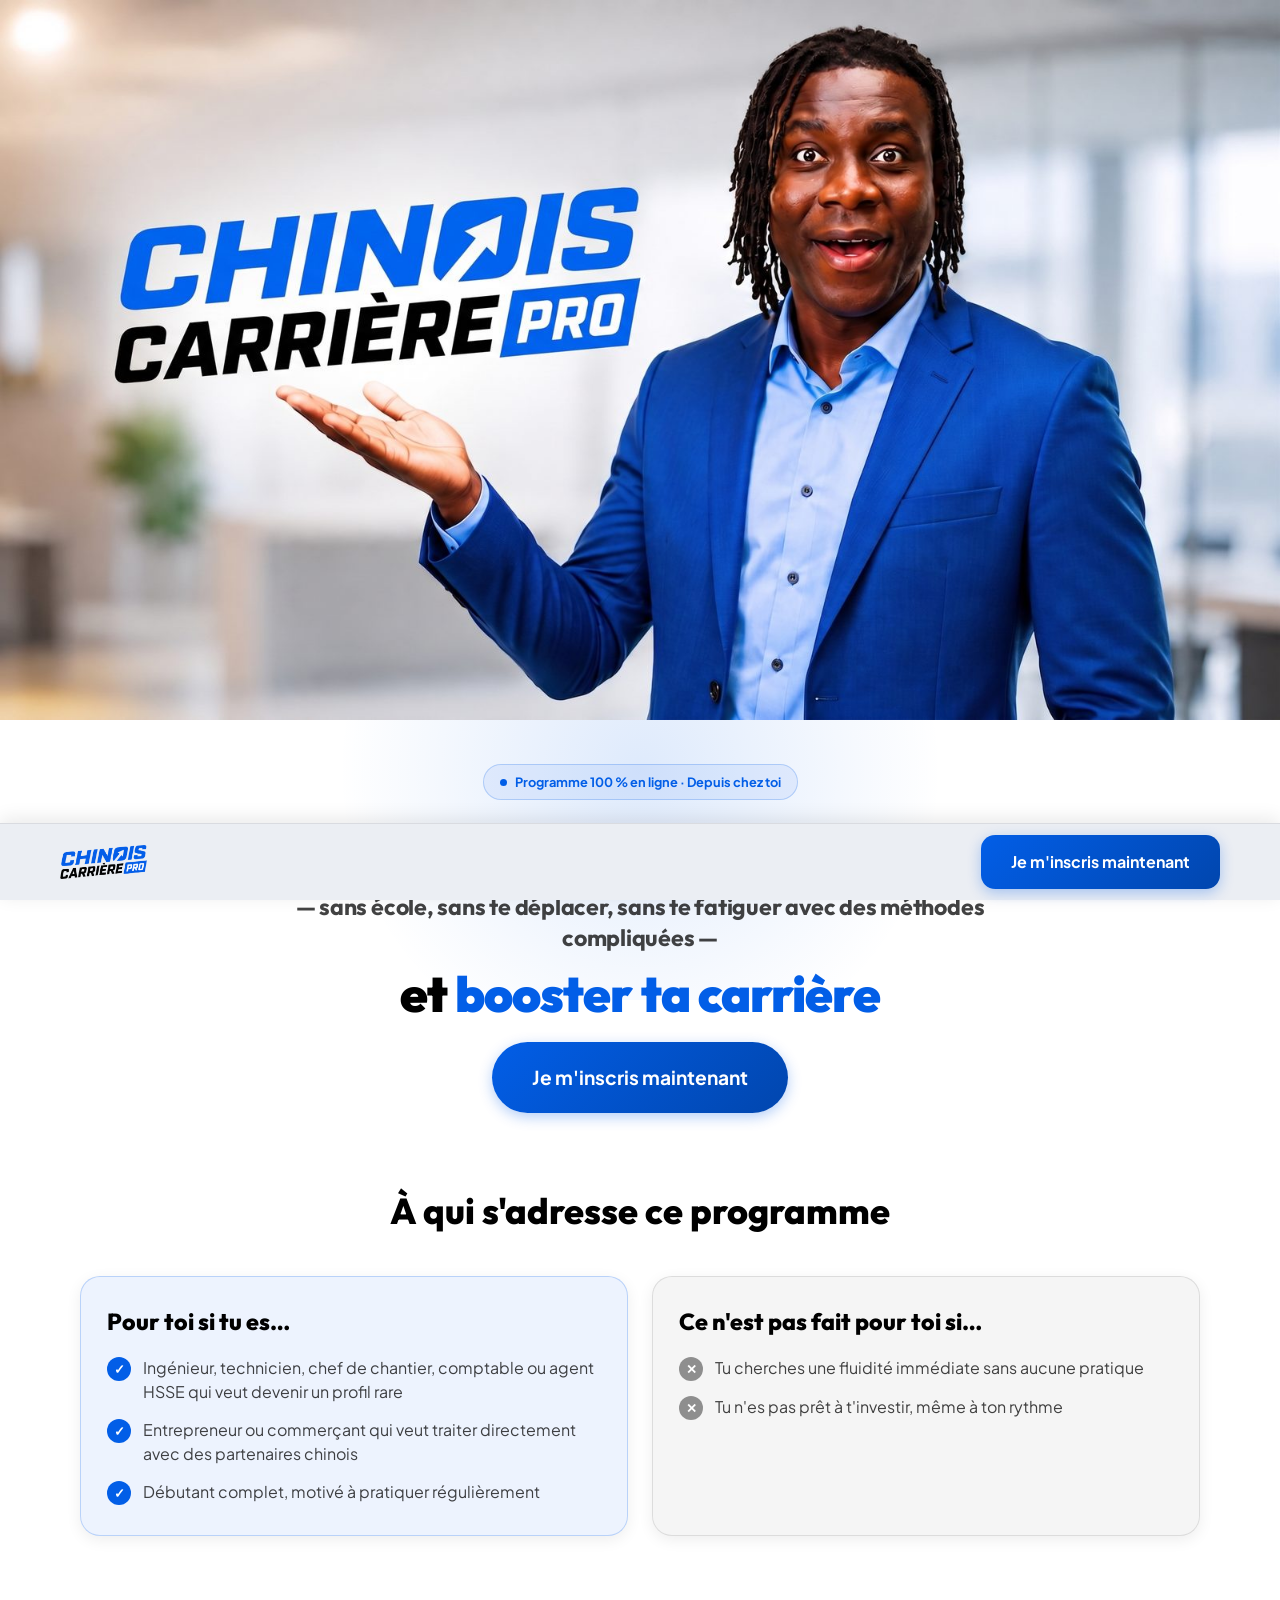
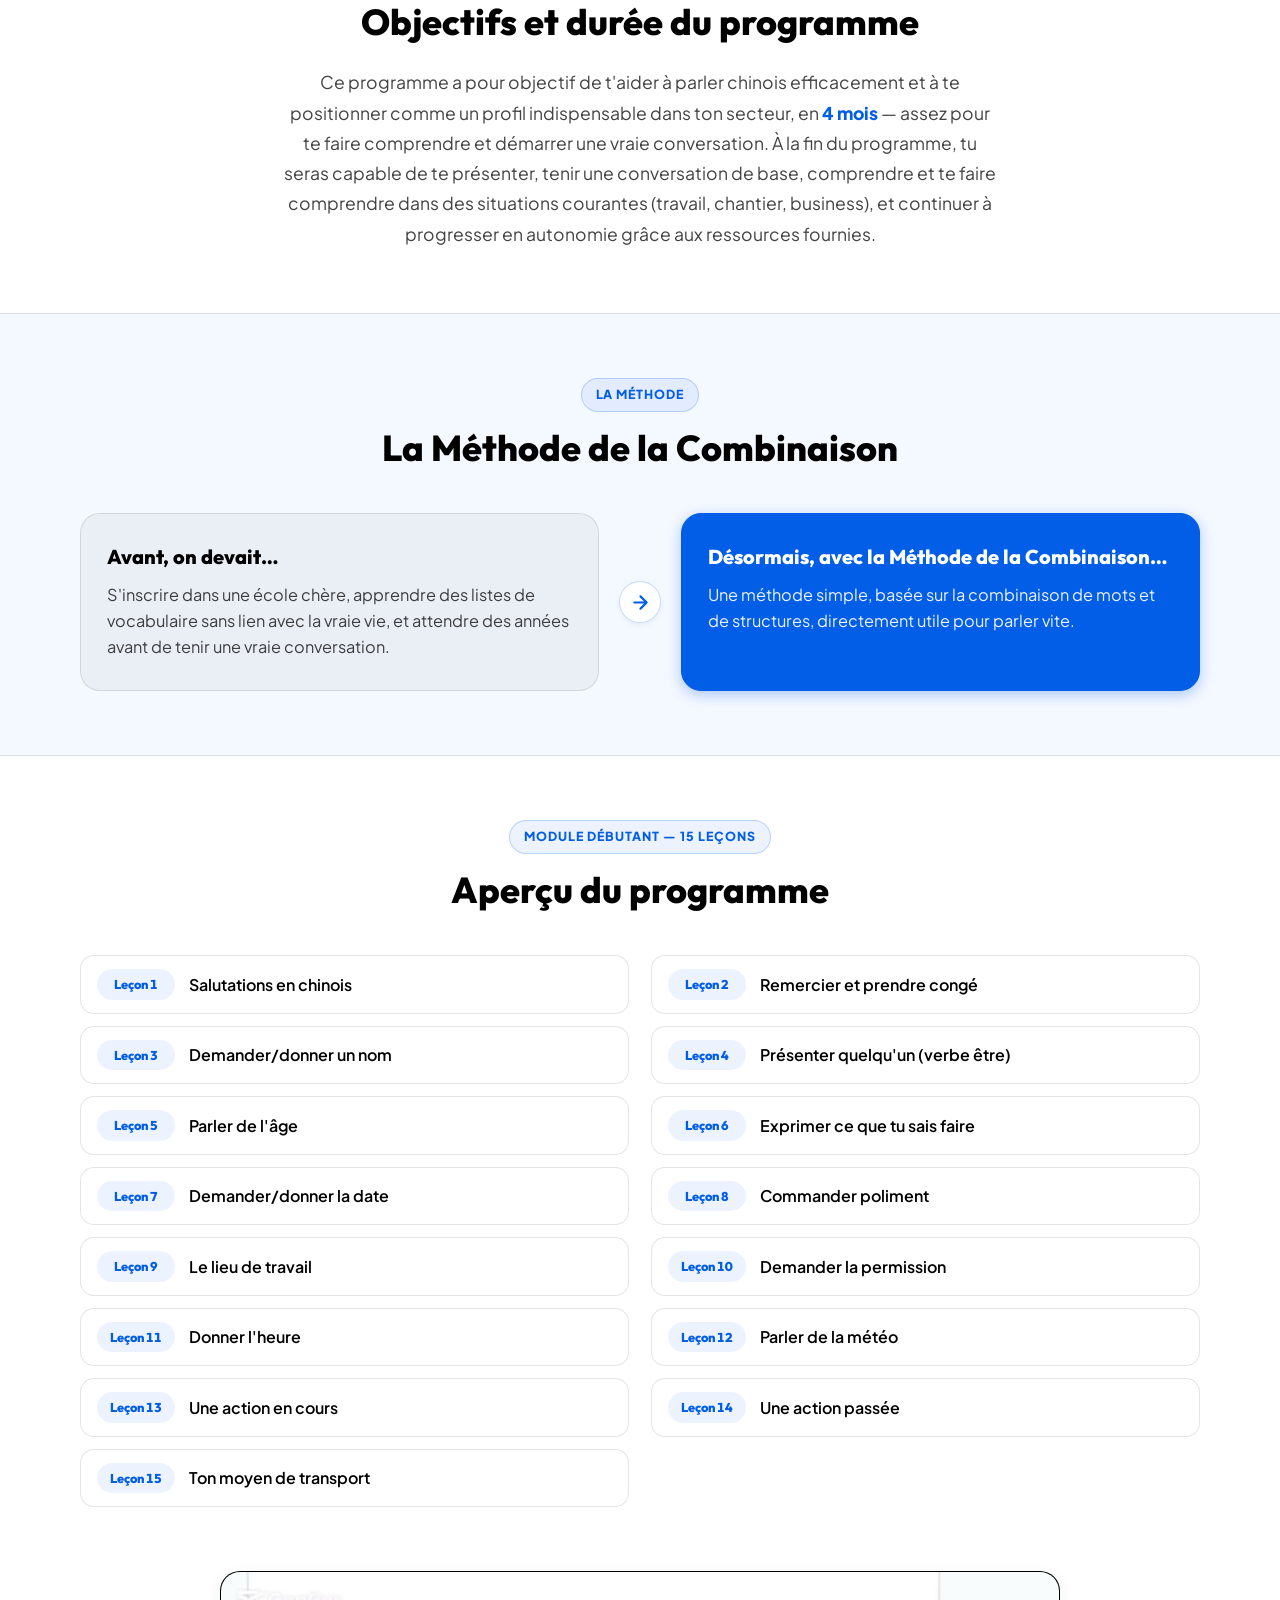
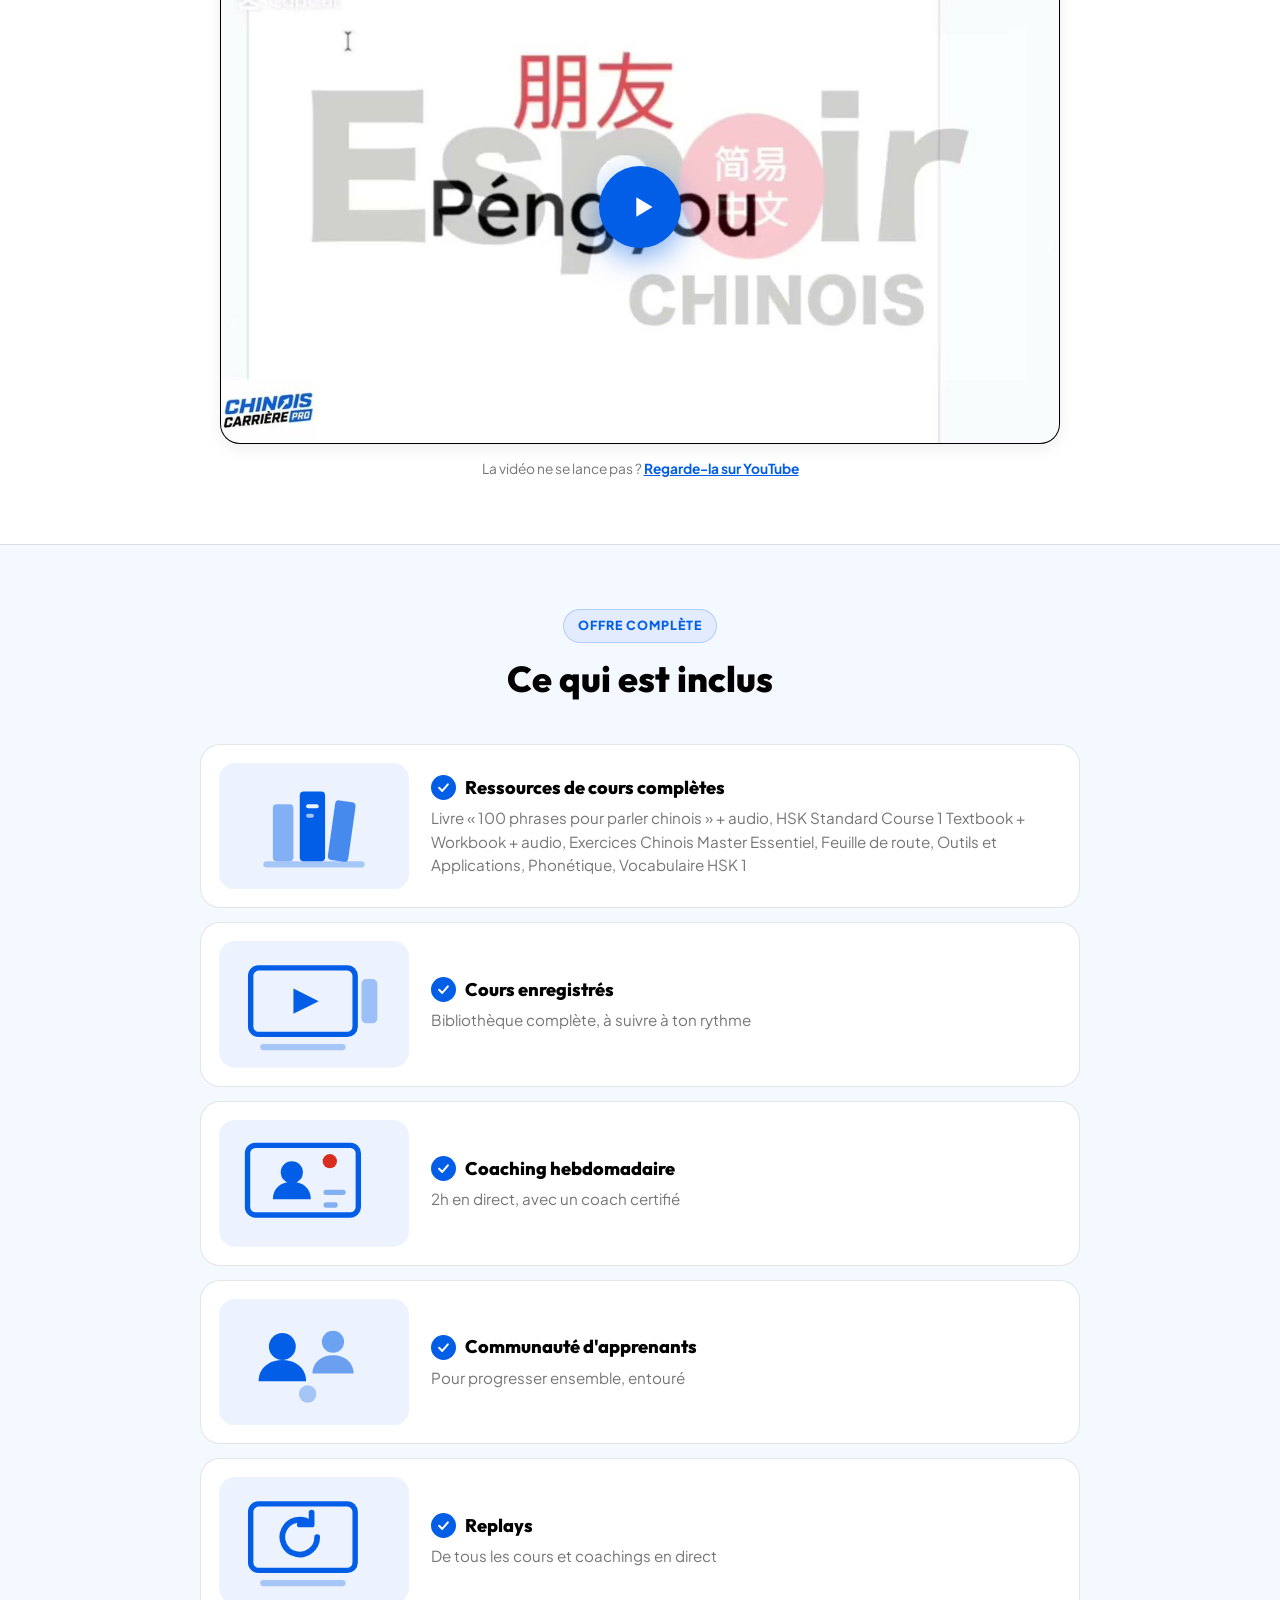
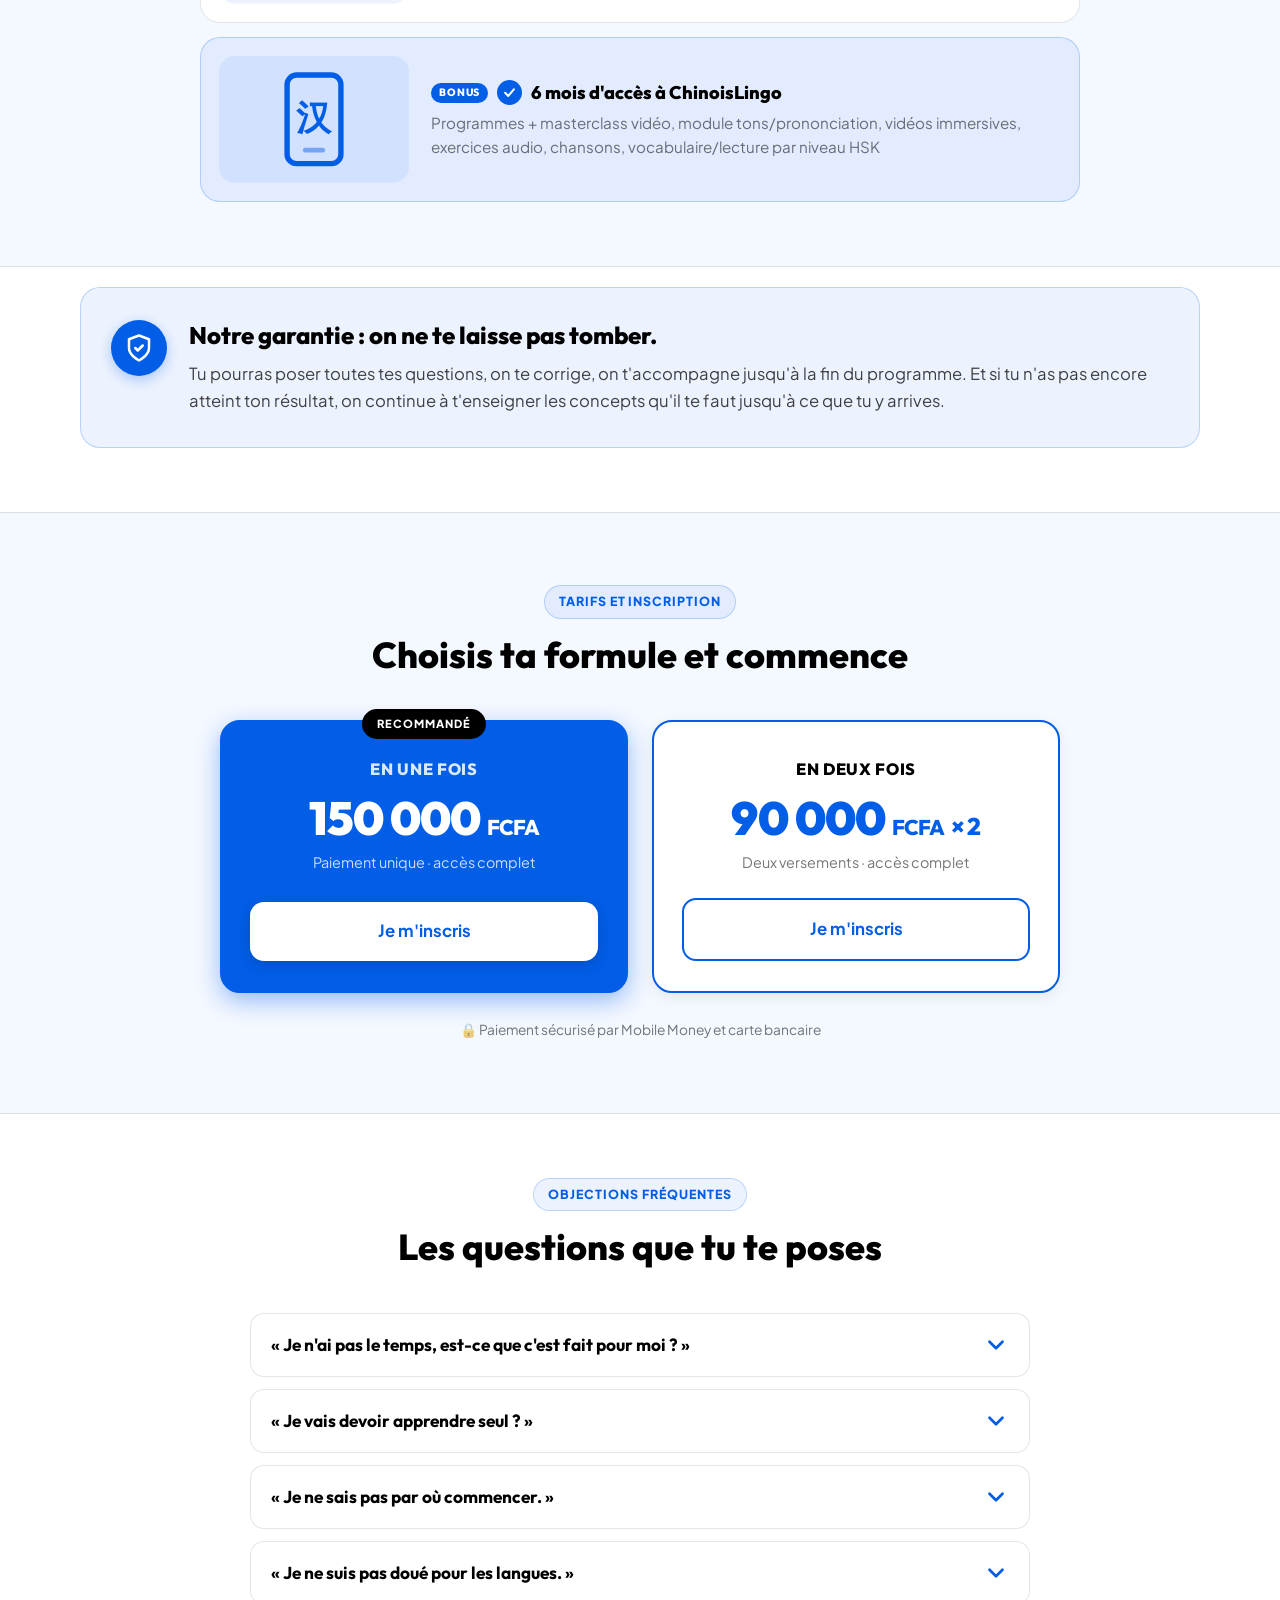
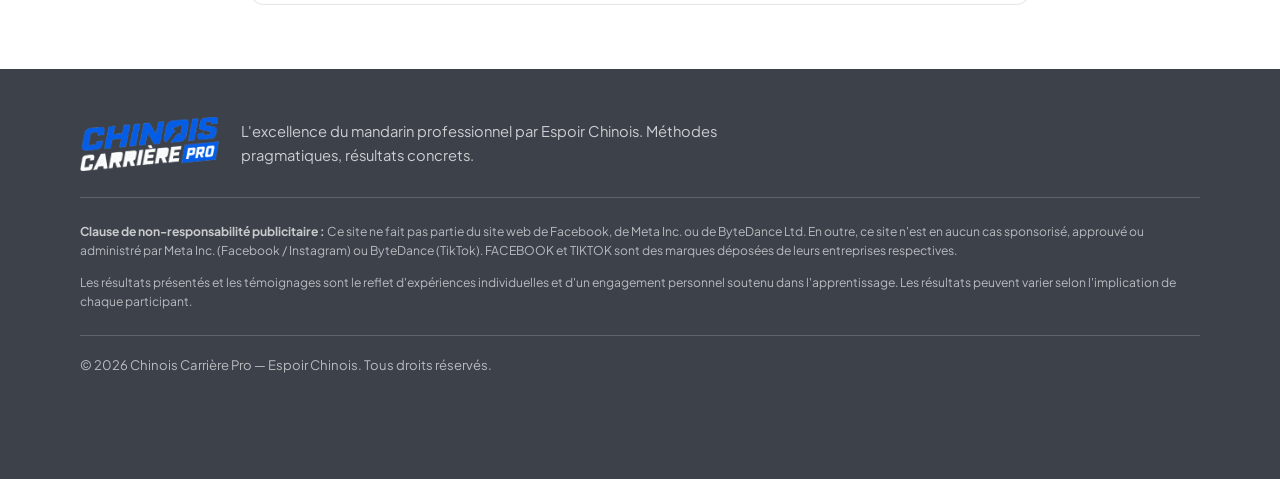
==== index.html @ d3c2fe31 "La page de vente devient la racine du site Vercel sert index.html à la racine : c'était l'ancienne l" ====
<!DOCTYPE html>
<html lang="fr">
<head>
  <meta charset="UTF-8">
  <meta name="viewport" content="width=device-width, initial-scale=1.0">
  <title>Chinois Carrière Pro | Parle chinois en moins de 4 mois</title>
  <meta name="description" content="Apprends le chinois chez toi, sans école et sans te déplacer. La Méthode de la Combinaison : parle chinois en moins de 4 mois et booste ta carrière.">
  <meta name="theme-color" content="#025EE7">

  <link rel="preconnect" href="https://fonts.googleapis.com">
  <link rel="preconnect" href="https://fonts.gstatic.com" crossorigin>
  <link href="https://fonts.googleapis.com/css2?family=Outfit:wght@600;700;800;900&family=Plus+Jakarta+Sans:wght@400;500;600;700&display=swap" rel="stylesheet">

  <link rel="stylesheet" href="vente.css">
</head>
<body>

  <!-- ==================== BANNIÈRE D'EN-TÊTE ==================== -->
  <div class="top-banner">
    <img src="assets/banniere-1600.jpg"
         srcset="assets/banniere-900.jpg 900w, assets/banniere-1600.jpg 1600w"
         sizes="100vw" width="1600" height="900" fetchpriority="high"
         alt="Espoir Chinois présente la masterclass Chinois Carrière Pro">
  </div>


  <main>
    <!-- ==================== SECTION 1 — HERO ==================== -->
    <section class="hero-section" id="hero">
      <div class="hero-bg-glow"></div>
      <div class="container hero-content">

        <div class="hero-badge">
          <span class="dot-pulse"></span>
          <span>Programme 100 % en ligne · Depuis chez toi</span>
        </div>

        <h1 class="hero-title">
          Comment apprendre le chinois <span class="hl">chez toi</span>
          <span class="hero-title-aside">— sans école, sans te déplacer, sans te fatiguer avec des méthodes compliquées —</span>
          et <span class="hl">booster ta carrière</span>
        </h1>

        <div class="hero-cta-group">
          <a href="#tarifs" class="btn btn-primary btn-xl">
            <span class="btn-shine"></span>
            <span>Je m'inscris maintenant</span>
          </a>
        </div>

      </div>
    </section>


    <!-- ==================== SECTION 3 — À QUI S'ADRESSE CE PROGRAMME ==================== -->
    <section class="audience-section" id="pour-qui">
      <div class="container">

        <div class="section-header text-center">
          <h2 class="section-title">À qui s'adresse ce programme</h2>
        </div>

        <div class="audience-grid">

          <div class="audience-col is-for">
            <h3 class="audience-col-title">Pour toi si tu es…</h3>
            <ul class="audience-list">
              <li>
                <span class="audience-mark mark-yes" aria-hidden="true">✓</span>
                <span>Ingénieur, technicien, chef de chantier, comptable ou agent HSSE qui veut devenir un profil rare</span>
              </li>
              <li>
                <span class="audience-mark mark-yes" aria-hidden="true">✓</span>
                <span>Entrepreneur ou commerçant qui veut traiter directement avec des partenaires chinois</span>
              </li>
              <li>
                <span class="audience-mark mark-yes" aria-hidden="true">✓</span>
                <span>Débutant complet, motivé à pratiquer régulièrement</span>
              </li>
            </ul>
          </div>

          <div class="audience-col is-not-for">
            <h3 class="audience-col-title">Ce n'est pas fait pour toi si…</h3>
            <ul class="audience-list">
              <li>
                <span class="audience-mark mark-no" aria-hidden="true">✕</span>
                <span>Tu cherches une fluidité immédiate sans aucune pratique</span>
              </li>
              <li>
                <span class="audience-mark mark-no" aria-hidden="true">✕</span>
                <span>Tu n'es pas prêt à t'investir, même à ton rythme</span>
              </li>
            </ul>
          </div>

        </div>
      </div>
    </section>

    <!-- ==================== OBJECTIFS ET DURÉE ==================== -->
    <section class="goals-section" id="objectifs">
      <div class="container">

        <div class="section-header text-center">
          <h2 class="section-title">Objectifs et durée du programme</h2>
        </div>

        <p class="goals-text">
          Ce programme a pour objectif de t'aider à parler chinois efficacement et à te positionner
          comme un profil indispensable dans ton secteur, en <strong>4 mois</strong> — assez pour te
          faire comprendre et démarrer une vraie conversation. À la fin du programme, tu seras capable
          de te présenter, tenir une conversation de base, comprendre et te faire comprendre dans des
          situations courantes (travail, chantier, business), et continuer à progresser en autonomie
          grâce aux ressources fournies.
        </p>

      </div>
    </section>

    <!-- ==================== SECTION 4 — LA MÉTHODE (AVANT / APRÈS) ==================== -->
    <section class="method-section" id="methode">
      <div class="container">

        <div class="section-header text-center">
          <div class="section-tag">LA MÉTHODE</div>
          <h2 class="section-title">La Méthode de la Combinaison</h2>
        </div>

        <div class="method-grid">

          <div class="method-card is-before">
            <div class="method-card-label">Avant, on devait…</div>
            <p class="method-card-text">
              S'inscrire dans une école chère, apprendre des listes de vocabulaire sans lien
              avec la vraie vie, et attendre des années avant de tenir une vraie conversation.
            </p>
          </div>

          <div class="method-arrow" aria-hidden="true">
            <svg viewBox="0 0 24 24" fill="none" stroke="currentColor" stroke-width="2.5" stroke-linecap="round" stroke-linejoin="round"><path d="M5 12h14M12 5l7 7-7 7"/></svg>
          </div>

          <div class="method-card is-after">
            <div class="method-card-label">Désormais, avec la Méthode de la Combinaison…</div>
            <p class="method-card-text">
              Une méthode simple, basée sur la combinaison de mots et de structures,
              directement utile pour parler vite.
            </p>
          </div>

        </div>
      </div>
    </section>

    <!-- ==================== SECTION 5 — APERÇU DU PROGRAMME ==================== -->
    <section class="program-section" id="programme">
      <div class="container">

        <div class="section-header text-center">
          <div class="section-tag">MODULE DÉBUTANT — 15 LEÇONS</div>
          <h2 class="section-title">Aperçu du programme</h2>
        </div>

        <ol class="lessons-grid">
          <li class="lesson-item"><span class="lesson-num">Leçon 1</span><span>Salutations en chinois</span></li>
          <li class="lesson-item"><span class="lesson-num">Leçon 2</span><span>Remercier et prendre congé</span></li>
          <li class="lesson-item"><span class="lesson-num">Leçon 3</span><span>Demander/donner un nom</span></li>
          <li class="lesson-item"><span class="lesson-num">Leçon 4</span><span>Présenter quelqu'un (verbe être)</span></li>
          <li class="lesson-item"><span class="lesson-num">Leçon 5</span><span>Parler de l'âge</span></li>
          <li class="lesson-item"><span class="lesson-num">Leçon 6</span><span>Exprimer ce que tu sais faire</span></li>
          <li class="lesson-item"><span class="lesson-num">Leçon 7</span><span>Demander/donner la date</span></li>
          <li class="lesson-item"><span class="lesson-num">Leçon 8</span><span>Commander poliment</span></li>
          <li class="lesson-item"><span class="lesson-num">Leçon 9</span><span>Le lieu de travail</span></li>
          <li class="lesson-item"><span class="lesson-num">Leçon 10</span><span>Demander la permission</span></li>
          <li class="lesson-item"><span class="lesson-num">Leçon 11</span><span>Donner l'heure</span></li>
          <li class="lesson-item"><span class="lesson-num">Leçon 12</span><span>Parler de la météo</span></li>
          <li class="lesson-item"><span class="lesson-num">Leçon 13</span><span>Une action en cours</span></li>
          <li class="lesson-item"><span class="lesson-num">Leçon 14</span><span>Une action passée</span></li>
          <li class="lesson-item"><span class="lesson-num">Leçon 15</span><span>Ton moyen de transport</span></li>
        </ol>

      </div>
    </section>

    <!-- ==================== VIDÉO DE PRÉSENTATION ==================== -->
    <section class="video-section" id="video">
      <div class="container">
        <button class="video-facade" type="button" data-video-id="i7qY3RVGZuM"
                aria-label="Lire la vidéo de présentation">
          <img src="assets/video-poster.jpg" width="1100" height="619" alt="" loading="lazy">
          <span class="video-play" aria-hidden="true">
            <svg viewBox="0 0 24 24" fill="currentColor"><path d="M8 5.2v13.6L19.5 12z"/></svg>
          </span>
        </button>
        <p class="video-fallback">
          La vidéo ne se lance pas ?
          <a href="https://youtu.be/i7qY3RVGZuM" target="_blank" rel="noopener">Regarde-la sur YouTube</a>
        </p>
      </div>
    </section>

    <!-- ==================== CE QUI EST INCLUS ==================== -->
    <section class="includes-section" id="inclus">
      <div class="container">

        <div class="section-header text-center">
          <div class="section-tag">OFFRE COMPLÈTE</div>
          <h2 class="section-title">Ce qui est inclus</h2>
        </div>

        <ul class="includes-list">
          <li class="include-item">
            <div class="include-media"><svg class="illus" viewBox="0 0 120 80" role="img" aria-hidden="true"><rect width="120" height="80" rx="10" fill="var(--color-soft-blue)"/><rect x="34" y="26" width="13" height="36" rx="2.5" fill="var(--color-blue)" opacity=".45"/><rect x="51" y="18" width="16" height="44" rx="2.5" fill="var(--color-blue)"/><rect x="55" y="26" width="8" height="2.6" rx="1.3" fill="#fff" opacity=".92"/><rect x="55" y="32" width="5" height="2.6" rx="1.3" fill="#fff" opacity=".62"/><rect x="71" y="24" width="13" height="38" rx="2.5" fill="var(--color-blue)" opacity=".7" transform="rotate(8 77.5 43)"/><rect x="28" y="62" width="64" height="4" rx="2" fill="var(--color-blue)" opacity=".3"/></svg></div>
            <div class="include-body">
              <h3 class="include-name">
                <span class="include-check"><svg class="check-svg" viewBox="0 0 24 24" fill="none" stroke="currentColor" stroke-width="3.2" stroke-linecap="round" stroke-linejoin="round" aria-hidden="true"><path d="M5 12.5 10 17.5 19 7"/></svg></span>Ressources de cours complètes
              </h3>
              <p class="include-desc">Livre « 100 phrases pour parler chinois » + audio, HSK Standard Course 1 Textbook + Workbook + audio, Exercices Chinois Master Essentiel, Feuille de route, Outils et Applications, Phonétique, Vocabulaire HSK 1</p>
            </div>
          </li>
          <li class="include-item">
            <div class="include-media"><svg class="illus" viewBox="0 0 120 80" role="img" aria-hidden="true"><rect width="120" height="80" rx="10" fill="var(--color-soft-blue)"/><rect x="20" y="17" width="66" height="42" rx="5" fill="none" stroke="var(--color-blue)" stroke-width="3.4"/><path d="M47 30l16 8-16 8z" fill="var(--color-blue)"/><rect x="90" y="24" width="10" height="28" rx="3" fill="var(--color-blue)" opacity=".35"/><rect x="26" y="65" width="54" height="4" rx="2" fill="var(--color-blue)" opacity=".3"/></svg></div>
            <div class="include-body">
              <h3 class="include-name">
                <span class="include-check"><svg class="check-svg" viewBox="0 0 24 24" fill="none" stroke="currentColor" stroke-width="3.2" stroke-linecap="round" stroke-linejoin="round" aria-hidden="true"><path d="M5 12.5 10 17.5 19 7"/></svg></span>Cours enregistrés
              </h3>
              <p class="include-desc">Bibliothèque complète, à suivre à ton rythme</p>
            </div>
          </li>
          <li class="include-item">
            <div class="include-media"><svg class="illus" viewBox="0 0 120 80" role="img" aria-hidden="true"><rect width="120" height="80" rx="10" fill="var(--color-soft-blue)"/><rect x="18" y="16" width="70" height="44" rx="5" fill="none" stroke="var(--color-blue)" stroke-width="3.4"/><circle cx="46" cy="33" r="7" fill="var(--color-blue)"/><path d="M34 50c0-7 5.4-11 12-11s12 4 12 11z" fill="var(--color-blue)"/><circle cx="70" cy="26" r="4.5" fill="#D92D20"/><rect x="66" y="44" width="14" height="3.4" rx="1.7" fill="var(--color-blue)" opacity=".45"/><rect x="66" y="52" width="9" height="3.4" rx="1.7" fill="var(--color-blue)" opacity=".45"/></svg></div>
            <div class="include-body">
              <h3 class="include-name">
                <span class="include-check"><svg class="check-svg" viewBox="0 0 24 24" fill="none" stroke="currentColor" stroke-width="3.2" stroke-linecap="round" stroke-linejoin="round" aria-hidden="true"><path d="M5 12.5 10 17.5 19 7"/></svg></span>Coaching hebdomadaire
              </h3>
              <p class="include-desc">2h en direct, avec un coach certifié</p>
            </div>
          </li>
          <li class="include-item">
            <div class="include-media"><svg class="illus" viewBox="0 0 120 80" role="img" aria-hidden="true"><rect width="120" height="80" rx="10" fill="var(--color-soft-blue)"/><circle cx="40" cy="30" r="8.5" fill="var(--color-blue)"/><path d="M25 52c0-8.5 6.7-13.5 15-13.5S55 43.5 55 52z" fill="var(--color-blue)"/><circle cx="72" cy="27" r="7" fill="var(--color-blue)" opacity=".55"/><path d="M59 47c0-7 5.8-11.5 13-11.5S85 40 85 47z" fill="var(--color-blue)" opacity=".55"/><circle cx="56" cy="60" r="5.5" fill="var(--color-blue)" opacity=".3"/></svg></div>
            <div class="include-body">
              <h3 class="include-name">
                <span class="include-check"><svg class="check-svg" viewBox="0 0 24 24" fill="none" stroke="currentColor" stroke-width="3.2" stroke-linecap="round" stroke-linejoin="round" aria-hidden="true"><path d="M5 12.5 10 17.5 19 7"/></svg></span>Communauté d'apprenants
              </h3>
              <p class="include-desc">Pour progresser ensemble, entouré</p>
            </div>
          </li>
          <li class="include-item">
            <div class="include-media"><svg class="illus" viewBox="0 0 120 80" role="img" aria-hidden="true"><rect width="120" height="80" rx="10" fill="var(--color-soft-blue)"/><rect x="20" y="17" width="66" height="42" rx="5" fill="none" stroke="var(--color-blue)" stroke-width="3.4"/><path d="M62 38a11 11 0 1 1-4.2-8.7" fill="none" stroke="var(--color-blue)" stroke-width="3.6" stroke-linecap="round"/><path d="M58.5 22.5v7.5h-7.5" fill="none" stroke="var(--color-blue)" stroke-width="3.6" stroke-linecap="round" stroke-linejoin="round"/><rect x="26" y="65" width="54" height="4" rx="2" fill="var(--color-blue)" opacity=".3"/></svg></div>
            <div class="include-body">
              <h3 class="include-name">
                <span class="include-check"><svg class="check-svg" viewBox="0 0 24 24" fill="none" stroke="currentColor" stroke-width="3.2" stroke-linecap="round" stroke-linejoin="round" aria-hidden="true"><path d="M5 12.5 10 17.5 19 7"/></svg></span>Replays
              </h3>
              <p class="include-desc">De tous les cours et coachings en direct</p>
            </div>
          </li>
          <li class="include-item is-bonus">
            <div class="include-media"><svg class="illus" viewBox="0 0 120 80" role="img" aria-hidden="true"><rect width="120" height="80" rx="10" fill="var(--color-soft-blue)"/><rect x="43" y="12" width="34" height="56" rx="6" fill="none" stroke="var(--color-blue)" stroke-width="3.4"/><text x="60" y="47" text-anchor="middle" font-size="22" font-weight="700" font-family="var(--font-heading)" fill="var(--color-blue)">汉</text><rect x="53" y="58" width="14" height="3" rx="1.5" fill="var(--color-blue)" opacity=".45"/></svg></div>
            <div class="include-body">
              <h3 class="include-name">
                <span class="bonus-badge">BONUS</span>
                <span class="include-check"><svg class="check-svg" viewBox="0 0 24 24" fill="none" stroke="currentColor" stroke-width="3.2" stroke-linecap="round" stroke-linejoin="round" aria-hidden="true"><path d="M5 12.5 10 17.5 19 7"/></svg></span>6 mois d'accès à ChinoisLingo
              </h3>
              <p class="include-desc">Programmes + masterclass vidéo, module tons/prononciation, vidéos immersives, exercices audio, chansons, vocabulaire/lecture par niveau HSK</p>
            </div>
          </li>
        </ul>

      </div>
    </section>

    <!-- SECTION 6 OU 7 — une section reste à fournir -->

    <!-- ==================== SECTION 8 — GARANTIE ==================== -->
    <section class="guarantee-section" id="garantie">
      <div class="container">
        <div class="guarantee-box">
          <div class="guarantee-icon" aria-hidden="true">
            <svg viewBox="0 0 24 24" fill="none" stroke="currentColor" stroke-width="2" stroke-linecap="round" stroke-linejoin="round"><path d="M12 22s8-4 8-10V5l-8-3-8 3v7c0 6 8 10 8 10z"/><path d="M9 12l2 2 4-4"/></svg>
          </div>
          <div class="guarantee-content">
            <h2 class="guarantee-title">Notre garantie : on ne te laisse pas tomber.</h2>
            <p class="guarantee-text">
              Tu pourras poser toutes tes questions, on te corrige, on t'accompagne jusqu'à la fin
              du programme. Et si tu n'as pas encore atteint ton résultat, on continue à t'enseigner
              les concepts qu'il te faut jusqu'à ce que tu y arrives.
            </p>
          </div>
        </div>
      </div>
    </section>

    <!-- ==================== SECTION 9 — TARIFS ET INSCRIPTION ==================== -->
    <section class="pricing-section" id="tarifs">
      <div class="container">

        <div class="section-header text-center">
          <div class="section-tag">TARIFS ET INSCRIPTION</div>
          <h2 class="section-title">Choisis ta formule et commence</h2>
        </div>

        <div class="pricing-grid">

          <div class="price-card is-featured">
            <div class="price-badge">RECOMMANDÉ</div>
            <div class="price-plan">En une fois</div>
            <div class="price-amount">150 000 <span class="price-currency">FCFA</span></div>
            <div class="price-note">Paiement unique · accès complet</div>
            <a class="btn btn-primary btn-price"
               href="https://espoirchinois.mychariow.shop/chinoiscarriere/checkout">
              <span>Je m'inscris</span>
            </a>
          </div>

          <div class="price-card is-outline">
            <div class="price-plan">En deux fois</div>
            <div class="price-amount">90 000 <span class="price-currency">FCFA</span> <span class="price-times">× 2</span></div>
            <div class="price-note">Deux versements · accès complet</div>
            <a class="btn btn-outline btn-price"
               href="https://espoirchinois.mychariow.shop/chinoiscarriere1/checkout">
              <span>Je m'inscris</span>
            </a>
          </div>

        </div>

        <p class="pricing-footnote">🔒 Paiement sécurisé par Mobile Money et carte bancaire</p>

      </div>
    </section>

    <!-- ==================== SECTION 10 — FAQ / OBJECTIONS ==================== -->
    <section class="faq-section" id="faq">
      <div class="container">

        <div class="section-header text-center">
          <div class="section-tag">OBJECTIONS FRÉQUENTES</div>
          <h2 class="section-title">Les questions que tu te poses</h2>
        </div>

        <div class="faq-accordion" id="faq-accordion">

          <div class="faq-item">
            <button class="faq-question" aria-expanded="false">
              <span>« Je n'ai pas le temps, est-ce que c'est fait pour moi ? »</span>
              <span class="faq-chevron" aria-hidden="true">
                <svg viewBox="0 0 24 24" fill="none" stroke="currentColor" stroke-width="2.5" stroke-linecap="round" stroke-linejoin="round"><path d="M6 9l6 6 6-6"/></svg>
              </span>
            </button>
            <div class="faq-answer">
              <div class="faq-answer-inner">
                Tous les cours sont enregistrés, tu les suis à ton propre rythme, quand tu veux.
                Tu as aussi le groupe WhatsApp pour ne jamais rester bloqué entre deux sessions.
              </div>
            </div>
          </div>

          <div class="faq-item">
            <button class="faq-question" aria-expanded="false">
              <span>« Je vais devoir apprendre seul ? »</span>
              <span class="faq-chevron" aria-hidden="true">
                <svg viewBox="0 0 24 24" fill="none" stroke="currentColor" stroke-width="2.5" stroke-linecap="round" stroke-linejoin="round"><path d="M6 9l6 6 6-6"/></svg>
              </span>
            </button>
            <div class="faq-answer">
              <div class="faq-answer-inner">
                Non — tu as un coaching hebdomadaire en direct avec un coach certifié,
                et une communauté entière d'apprenants autour de toi.
              </div>
            </div>
          </div>

          <div class="faq-item">
            <button class="faq-question" aria-expanded="false">
              <span>« Je ne sais pas par où commencer. »</span>
              <span class="faq-chevron" aria-hidden="true">
                <svg viewBox="0 0 24 24" fill="none" stroke="currentColor" stroke-width="2.5" stroke-linecap="round" stroke-linejoin="round"><path d="M6 9l6 6 6-6"/></svg>
              </span>
            </button>
            <div class="faq-answer">
              <div class="faq-answer-inner">
                C'est justement le rôle de la Méthode de la Combinaison : un parcours structuré,
                étape par étape, où tu n'as jamais à deviner la prochaine chose à apprendre.
              </div>
            </div>
          </div>

          <div class="faq-item">
            <button class="faq-question" aria-expanded="false">
              <span>« Je ne suis pas doué pour les langues. »</span>
              <span class="faq-chevron" aria-hidden="true">
                <svg viewBox="0 0 24 24" fill="none" stroke="currentColor" stroke-width="2.5" stroke-linecap="round" stroke-linejoin="round"><path d="M6 9l6 6 6-6"/></svg>
              </span>
            </button>
            <div class="faq-answer">
              <div class="faq-answer-inner">
                Le chinois n'a ni conjugaison ni verbes irréguliers. Ce n'est pas une question
                de don, c'est une question de simplicité de la langue elle-même.
              </div>
            </div>
          </div>

        </div>
      </div>
    </section>

  </main>

  <!-- ==================== MODALE INSCRIPTION ==================== -->
  <div class="modal-overlay" id="whatsapp-modal" aria-hidden="true" role="dialog" aria-labelledby="modal-title">
    <div class="modal-card">
      <button class="modal-close-btn" id="modal-close" aria-label="Fermer">✕</button>

      <div class="modal-header">
        <div class="modal-icon-badge">
          <svg width="26" height="26" viewBox="0 0 24 24" fill="none" stroke="currentColor" stroke-width="2.2" stroke-linecap="round" stroke-linejoin="round" aria-hidden="true"><path d="M9 11l3 3L22 4"/><path d="M21 12v7a2 2 0 01-2 2H5a2 2 0 01-2-2V5a2 2 0 012-2h11"/></svg>
        </div>
        <h3 class="modal-title" id="modal-title">Je réserve ma place</h3>
        <p class="modal-subtitle">Renseigne tes informations : on te recontacte pour finaliser ton inscription et ton paiement.</p>
      </div>

      <form class="modal-form" id="registration-form" onsubmit="handleFormSubmit(event)">
        <div class="form-group">
          <label for="form-name">Ton nom complet</label>
          <input type="text" id="form-name" name="name" placeholder="Ex : Jean Dupont" required autocomplete="name">
        </div>

        <div class="form-group">
          <label for="form-phone">Numéro WhatsApp (avec indicatif)</label>
          <input type="tel" id="form-phone" name="phone" placeholder="Ex : +229 90 00 00 00" required autocomplete="tel" inputmode="tel">
        </div>

        <div class="form-group">
          <label for="form-email">Adresse email</label>
          <input type="email" id="form-email" name="email" placeholder="ton.email@exemple.com" required autocomplete="email" inputmode="email">
        </div>

        <button type="submit" class="btn btn-primary btn-modal-submit" id="submit-btn">
          <span>Je confirme mon inscription</span>
        </button>

        <p class="modal-privacy-note">🔒 Tes informations restent confidentielles et ne seront jamais partagées.</p>
      </form>
    </div>
  </div>

  <!-- ==================== CTA PERMANENT ==================== -->
  <div class="sticky-cta">
    <div class="sticky-cta-inner">
      <img class="sticky-cta-logo" src="assets/logo.png" width="640" height="249" alt="Chinois Carrière Pro">
      <a href="#tarifs" class="btn btn-primary">
        <span>Je m'inscris maintenant</span>
      </a>
    </div>
  </div>

  <!-- ==================== SECTION 11 — FOOTER ==================== -->
  <footer class="site-footer">
    <div class="container">

      <div class="footer-top">
        <div class="footer-brand-row">
          <img class="logo-img logo-img-footer" src="assets/logo-blanc.png" width="640" height="249" alt="Chinois Carrière Pro">
          <p class="footer-tagline">
            L'excellence du mandarin professionnel par Espoir Chinois. Méthodes pragmatiques, résultats concrets.
          </p>
        </div>
      </div>

      <div class="footer-divider"></div>

      <div class="meta-disclaimer">
        <p>
          <strong>Clause de non-responsabilité publicitaire :</strong> Ce site ne fait pas partie du site web de Facebook, de Meta Inc. ou de ByteDance Ltd. En outre, ce site n'est en aucun cas sponsorisé, approuvé ou administré par Meta Inc. (Facebook / Instagram) ou ByteDance (TikTok). FACEBOOK et TIKTOK sont des marques déposées de leurs entreprises respectives.
        </p>
        <p>
          Les résultats présentés et les témoignages sont le reflet d'expériences individuelles et d'un engagement personnel soutenu dans l'apprentissage. Les résultats peuvent varier selon l'implication de chaque participant.
        </p>
      </div>

      <div class="footer-bottom">
        <p>&copy; <span id="current-year">2026</span> Chinois Carrière Pro — Espoir Chinois. Tous droits réservés.</p>
      </div>

    </div>
  </footer>

  <script src="script.js"></script>
</body>
</html>
---- vente.css ----
/* ==========================================================================
   CHINOIS CARRIÈRE PRO — PAGE DE VENTE
   Même système de design que styles.css (typographie, rayons, ombres,
   composants), recoloré sur la palette stricte : #025EE7 / #000000 / #FFFFFF.
   Les gris sont des noirs en opacité, pas de nouvelles couleurs.
   ========================================================================== */

:root {
  /* Palette stricte */
  --color-blue: #025EE7;
  --color-blue-deep: #0146AE;   /* nuance du bleu principal — profondeur dégradé/hover uniquement */
  --color-black: #000000;
  --color-white: #FFFFFF;

  /* Surfaces */
  --color-bg: #FFFFFF;
  --color-bg-tint: #F4F8FF;     /* bleu ~4 % sur blanc, pour alterner les sections */
  --color-bar: #EBEEF3;         /* gris clair de la barre fixe : détache le bleu du fond */
  --color-footer: #3C414A;      /* gris du pied de page, à la place du noir */
  --color-card: #FFFFFF;
  --color-soft-blue: rgba(2, 94, 231, 0.07);
  --color-soft-gray: rgba(0, 0, 0, 0.04);   /* « gris clair » = noir à 4 % */
  --color-gray-mark: rgba(0, 0, 0, 0.42);   /* « gris » des croix */
  --color-border: rgba(0, 0, 0, 0.10);
  --color-border-blue: rgba(2, 94, 231, 0.22);

  /* Rouge réservé au survol des boutons d'inscription (hors palette stricte) */
  --color-red: #D92D20;
  --color-red-deep: #A81E14;

  /* Texte */
  --text-title: #000000;
  --text-body: rgba(0, 0, 0, 0.74);
  --text-muted: rgba(0, 0, 0, 0.54);
  --text-white: #FFFFFF;

  /* Typographie — identique à la landing page */
  --font-heading: 'Outfit', -apple-system, BlinkMacSystemFont, 'Segoe UI', Roboto, sans-serif;
  --font-body: 'Plus Jakarta Sans', -apple-system, BlinkMacSystemFont, 'Segoe UI', Roboto, sans-serif;

  --radius-sm: 8px;
  --radius-md: 14px;
  --radius-lg: 20px;
  --radius-pill: 9999px;

  --shadow-sm: 0 2px 6px rgba(0, 0, 0, 0.05);
  --shadow-md: 0 4px 15px rgba(0, 0, 0, 0.07);
  --shadow-lg: 0 14px 35px rgba(0, 0, 0, 0.12);
  --shadow-cta: 0 4px 14px rgba(2, 94, 231, 0.30);
  --shadow-cta-hover: 0 8px 24px rgba(2, 94, 231, 0.40);

  --transition-fast: 0.2s cubic-bezier(0.16, 1, 0.3, 1);
  --transition-normal: 0.3s cubic-bezier(0.16, 1, 0.3, 1);
  --transition-slow: 0.5s cubic-bezier(0.16, 1, 0.3, 1);
}

/* Base & Reset */
*, *::before, *::after {
  box-sizing: border-box;
  margin: 0;
  padding: 0;
}

html {
  scroll-behavior: smooth;
  font-size: 16px;
  -webkit-text-size-adjust: 100%;
}

body {
  font-family: var(--font-body);
  background-color: var(--color-bg);
  color: var(--text-body);
  line-height: 1.6;
  overflow-x: hidden;
}

img, svg { display: block; max-width: 100%; }
a { color: inherit; text-decoration: none; transition: color var(--transition-fast); }
button, input { font-family: inherit; }

.container {
  width: 100%;
  max-width: 1160px;
  margin: 0 auto;
  padding: 0 20px;
}

.text-center { text-align: center; }
.text-blue { color: var(--color-blue); }

/* ==================== BUTTONS ==================== */
.btn {
  display: inline-flex;
  align-items: center;
  justify-content: center;
  gap: 10px;
  font-weight: 700;
  font-size: 1rem;
  border-radius: var(--radius-md);
  padding: 14px 28px;
  border: none;
  cursor: pointer;
  position: relative;
  overflow: hidden;
  transition: transform var(--transition-fast), box-shadow var(--transition-fast), background-color var(--transition-fast);
  text-align: center;
  min-height: 48px; /* cible tactile mobile */
}

.btn:hover { transform: translateY(-2px) scale(1.02); }
.btn:active { transform: translateY(0) scale(0.99); }

.btn-primary {
  background: linear-gradient(135deg, var(--color-blue) 0%, var(--color-blue-deep) 100%);
  color: var(--text-white);
  box-shadow: var(--shadow-cta);
}

.btn-primary:hover {
  background: linear-gradient(135deg, var(--color-red) 0%, var(--color-red-deep) 100%);
  box-shadow: 0 8px 24px rgba(217, 45, 32, 0.38);
}

.btn-outline {
  background: var(--color-white);
  color: var(--color-blue);
  border: 2px solid var(--color-blue);
  box-shadow: none;
}

.btn-outline:hover {
  background: var(--color-red);
  border-color: var(--color-red);
  color: var(--text-white);
  box-shadow: 0 8px 24px rgba(217, 45, 32, 0.32);
}

.btn-lg {
  padding: 18px 34px;
  font-size: clamp(1rem, 3.4vw, 1.12rem);
  border-radius: var(--radius-md);
  min-height: 56px;
}

.btn-xl {
  padding: 20px 40px;
  font-size: clamp(1.02rem, 3.6vw, 1.2rem);
  border-radius: var(--radius-pill);
  min-height: 58px;
}

.btn-shine {
  position: absolute;
  top: 0;
  left: -100%;
  width: 50%;
  height: 100%;
  background: linear-gradient(90deg, transparent, rgba(255, 255, 255, 0.25), transparent);
  transform: skewX(-20deg);
  animation: shine 4s infinite;
}

@keyframes shine {
  0% { left: -100%; }
  25% { left: 150%; }
  100% { left: 150%; }
}

/* ==================== SECTION HEADERS ==================== */
.section-header { margin-bottom: 44px; }

.section-tag {
  display: inline-block;
  font-size: 0.78rem;
  font-weight: 800;
  letter-spacing: 0.08em;
  color: var(--color-blue);
  background-color: var(--color-soft-blue);
  padding: 6px 14px;
  border-radius: var(--radius-pill);
  margin-bottom: 14px;
  border: 1px solid var(--color-border-blue);
}

.section-title {
  font-family: var(--font-heading);
  font-size: clamp(1.65rem, 5.6vw, 2.25rem);
  font-weight: 800;
  color: var(--text-title);
  line-height: 1.2;
  margin-bottom: 14px;
}

.section-subtitle {
  font-size: clamp(0.98rem, 3.4vw, 1.1rem);
  color: var(--text-muted);
  max-width: 650px;
  margin: 0 auto;
}

/* ==================== BANNIÈRE D'EN-TÊTE ==================== */
.top-banner { width: 100%; background: var(--color-white); }

.top-banner img {
  display: block;
  width: 100%;
  height: auto;
  /* Aucun rognage : la photo est affichée en entier, buste et main compris. */
}

/* ==================== LOGO ==================== */
.logo-img {
  height: 40px;
  width: auto;
  display: block;
}

.logo-img-footer { height: 54px; }

/* ==================== SECTION 1 — HERO ==================== */
.hero-section {
  position: relative;
  padding: 44px 0 36px;
  overflow: hidden;
  text-align: center;
}

.hero-bg-glow {
  position: absolute;
  top: -180px;
  left: 50%;
  transform: translateX(-50%);
  width: 760px;
  height: 460px;
  background: radial-gradient(circle, rgba(2, 94, 231, 0.13) 0%, rgba(2, 94, 231, 0) 68%);
  pointer-events: none;
  z-index: 0;
}

.hero-content { position: relative; z-index: 1; }

.hero-badge {
  display: inline-flex;
  align-items: center;
  gap: 8px;
  background: var(--color-soft-blue);
  border: 1px solid var(--color-border-blue);
  color: var(--color-blue);
  font-size: 0.8rem;
  font-weight: 700;
  padding: 7px 16px;
  border-radius: var(--radius-pill);
  margin-bottom: 22px;
}

.dot-pulse {
  width: 7px;
  height: 7px;
  border-radius: 50%;
  background: var(--color-blue);
  animation: pulse 1.8s infinite;
}

@keyframes pulse {
  0%   { box-shadow: 0 0 0 0 rgba(2, 94, 231, 0.55); }
  70%  { box-shadow: 0 0 0 9px rgba(2, 94, 231, 0); }
  100% { box-shadow: 0 0 0 0 rgba(2, 94, 231, 0); }
}

.hero-title {
  font-family: var(--font-heading);
  font-weight: 900;
  font-size: clamp(1.75rem, 6.6vw, 3.1rem);
  line-height: 1.14;
  color: var(--text-title);
  max-width: 940px;
  margin: 0 auto 20px;
  letter-spacing: -0.02em;
}

.hero-title .hl { color: var(--color-blue); }

.hero-title-aside {
  display: block;
  font-size: clamp(0.98rem, 3.6vw, 1.45rem);
  font-weight: 700;
  color: var(--text-body);
  line-height: 1.35;
  margin: 12px auto;
  max-width: 780px;
  letter-spacing: -0.01em;
}

.hero-cta-group { display: flex; flex-direction: column; align-items: center; gap: 14px; }

/* ==================== SECTION 3 — À QUI S'ADRESSE ==================== */
.audience-section { padding: 40px 0 64px; }

.audience-grid {
  display: grid;
  grid-template-columns: 1fr 1fr;
  gap: 24px;
}

.audience-col {
  border-radius: var(--radius-lg);
  padding: 30px 26px;
  border: 1px solid var(--color-border);
  box-shadow: var(--shadow-md);
}

.audience-col.is-for {
  background: var(--color-soft-blue);
  border-color: var(--color-border-blue);
}

.audience-col.is-not-for { background: var(--color-soft-gray); }

.audience-col-title {
  font-family: var(--font-heading);
  font-size: clamp(1.2rem, 4.4vw, 1.45rem);
  font-weight: 800;
  color: var(--text-title);
  margin-bottom: 20px;
  line-height: 1.25;
}

.audience-list { list-style: none; display: flex; flex-direction: column; gap: 14px; }

.audience-list li {
  display: flex;
  align-items: flex-start;
  gap: 12px;
  font-size: clamp(0.94rem, 3.4vw, 1rem);
  color: var(--text-body);
  line-height: 1.5;
}

.audience-mark {
  flex-shrink: 0;
  width: 24px;
  height: 24px;
  border-radius: 50%;
  display: inline-flex;
  align-items: center;
  justify-content: center;
  font-weight: 900;
  font-size: 0.82rem;
  margin-top: 1px;
}

.mark-yes { background: var(--color-blue); color: var(--text-white); }

.mark-no {
  background: var(--color-gray-mark);
  color: var(--color-white);
}

/* ==================== OBJECTIFS ET DURÉE ==================== */
.goals-section { padding: 0 0 64px; }

/* Un seul paragraphe : l'écart sous le titre est plus serré qu'ailleurs. */
.goals-section .section-header { margin-bottom: 24px; }

.goals-text {
  max-width: 720px;
  margin: 0 auto;
  text-align: center;
  font-size: clamp(1rem, 3.4vw, 1.1rem);
  line-height: 1.72;
  color: var(--text-body);
}

.goals-text strong { color: var(--color-blue); font-weight: 800; }

/* ==================== SECTION 4 — LA MÉTHODE (AVANT / APRÈS) ==================== */
.method-section {
  padding: 64px 0;
  background: var(--color-bg-tint);
  border-top: 1px solid var(--color-border);
  border-bottom: 1px solid var(--color-border);
}

.method-grid {
  display: grid;
  grid-template-columns: 1fr auto 1fr;
  gap: 20px;
  align-items: stretch;
}

.method-card {
  border-radius: var(--radius-lg);
  padding: 30px 26px;
  border: 1px solid var(--color-border);
  background: var(--color-card);
  box-shadow: var(--shadow-md);
}

.method-card.is-before { background: var(--color-soft-gray); box-shadow: none; }

.method-card.is-after {
  background: var(--color-blue);
  border-color: var(--color-blue);
  color: var(--text-white);
  box-shadow: var(--shadow-cta);
}

.method-card-label {
  font-family: var(--font-heading);
  font-size: clamp(1.05rem, 3.8vw, 1.25rem);
  font-weight: 800;
  color: var(--text-title);
  line-height: 1.3;
  margin-bottom: 12px;
}

.method-card.is-after .method-card-label { color: var(--text-white); }

.method-card-text {
  font-size: clamp(0.95rem, 3.4vw, 1.02rem);
  color: var(--text-body);
  line-height: 1.6;
}

.method-card.is-after .method-card-text { color: rgba(255, 255, 255, 0.92); }

.method-arrow {
  align-self: center;
  width: 42px;
  height: 42px;
  flex-shrink: 0;
  border-radius: 50%;
  background: var(--color-white);
  border: 1px solid var(--color-border-blue);
  color: var(--color-blue);
  display: flex;
  align-items: center;
  justify-content: center;
  box-shadow: var(--shadow-sm);
}

.method-arrow svg { width: 21px; height: 21px; }

/* ==================== SECTION 5 — APERÇU DU PROGRAMME ==================== */
.program-section { padding: 64px 0; }

.lessons-grid {
  list-style: none;
  display: grid;
  grid-template-columns: 1fr 1fr;
  gap: 12px 22px;
}

.lesson-item {
  display: flex;
  align-items: center;
  gap: 14px;
  padding: 13px 16px;
  background: var(--color-card);
  border: 1px solid var(--color-border);
  border-radius: var(--radius-md);
  font-size: clamp(0.94rem, 3.4vw, 1rem);
  color: var(--text-title);
  font-weight: 600;
  transition: border-color var(--transition-fast), transform var(--transition-fast);
}

.lesson-item:hover {
  border-color: var(--color-border-blue);
  transform: translateX(3px);
}

.lesson-num {
  flex-shrink: 0;
  padding: 5px 11px;
  border-radius: var(--radius-pill);
  background: var(--color-soft-blue);
  color: var(--color-blue);
  font-family: var(--font-heading);
  font-weight: 800;
  font-size: 0.8rem;
  white-space: nowrap;
  /* Largeur mini : « Leçon 1 » et « Leçon 15 » restent alignés */
  min-width: 78px;
  text-align: center;
  font-variant-numeric: tabular-nums;
}

/* ==================== VIDÉO DE PRÉSENTATION ==================== */
/* Façade cliquable : la miniature et un bouton bleu remplacent le lecteur
   YouTube (et son bouton rouge). L'iframe n'est chargée qu'au clic — page
   plus légère et aucun cookie tiers avant que le visiteur ne le demande. */
.video-section { padding: 0 0 64px; }

.video-facade,
.video-embed {
  display: block;
  width: 100%;
  max-width: 840px;
  margin: 0 auto;
  aspect-ratio: 16 / 9;
  border-radius: var(--radius-lg);
  box-shadow: var(--shadow-md);
}

.video-facade {
  position: relative;
  padding: 0;
  border: 1px solid var(--color-border);
  overflow: hidden;
  background: var(--color-black);
  cursor: pointer;
  transition: box-shadow var(--transition-fast);
}

.video-facade:hover { box-shadow: var(--shadow-lg); }

.video-facade img {
  width: 100%;
  height: 100%;
  object-fit: cover;
  display: block;
}

.video-play {
  position: absolute;
  top: 50%;
  left: 50%;
  transform: translate(-50%, -50%);
  width: 82px;
  height: 82px;
  border-radius: 50%;
  background: var(--color-blue);
  color: var(--text-white);
  display: flex;
  align-items: center;
  justify-content: center;
  box-shadow: 0 10px 30px rgba(2, 94, 231, 0.5);
  transition: transform var(--transition-fast);
}

.video-play svg { width: 34px; height: 34px; margin-left: 4px; }

.video-facade:hover .video-play { transform: translate(-50%, -50%) scale(1.09); }

.video-embed { border: 0; }

.video-fallback {
  max-width: 840px;
  margin: 14px auto 0;
  text-align: center;
  font-size: 0.86rem;
  color: var(--text-muted);
}

.video-fallback a {
  color: var(--color-blue);
  font-weight: 700;
  text-decoration: underline;
}

@media (prefers-reduced-motion: reduce) {
  .video-facade:hover .video-play { transform: translate(-50%, -50%); }
}

/* ==================== CE QUI EST INCLUS ==================== */
.includes-section {
  padding: 64px 0;
  background: var(--color-bg-tint);
  border-top: 1px solid var(--color-border);
  border-bottom: 1px solid var(--color-border);
}

.includes-list {
  list-style: none;
  max-width: 880px;
  margin: 0 auto;
  display: flex;
  flex-direction: column;
  gap: 14px;
}

/* Visuel à gauche, texte à droite ; empilé sous 700 px. */
.include-item {
  display: flex;
  align-items: center;
  gap: 22px;
  background: var(--color-card);
  border: 1px solid var(--color-border);
  border-radius: var(--radius-lg);
  padding: 18px 24px 18px 18px;
  transition: border-color var(--transition-fast), box-shadow var(--transition-fast);
}

.include-item:hover {
  border-color: var(--color-border-blue);
  box-shadow: var(--shadow-sm);
}

.include-item.is-bonus {
  background: var(--color-soft-blue);
  border-color: var(--color-border-blue);
}

.include-media {
  flex-shrink: 0;
  width: 190px;
  display: flex;
  gap: 8px;
  align-items: center;
}

.include-media .illus {
  width: 100%;
  height: auto;
  display: block;
}

.include-body { flex: 1; min-width: 0; }

.include-name {
  font-family: var(--font-heading);
  font-size: clamp(1rem, 3.6vw, 1.14rem);
  font-weight: 800;
  color: var(--text-title);
  line-height: 1.3;
  margin-bottom: 6px;
  display: flex;
  align-items: center;
  flex-wrap: wrap;
  gap: 9px;
}

/* Au repos, la coche est visible et dessinée — rien n'attend un script. */
.include-check {
  flex-shrink: 0;
  width: 25px;
  height: 25px;
  border-radius: 50%;
  background: var(--color-blue);
  color: var(--text-white);
  display: inline-flex;
  align-items: center;
  justify-content: center;
}

.include-check .check-svg { width: 15px; height: 15px; }

.include-check .check-svg path {
  stroke-dasharray: 26;
  stroke-dashoffset: 0;
}

/* La classe .in-view est posée puis retirée par initIncludes() : l'animation
   est ainsi rejouée à chaque fois que la ligne revient à l'écran, sur mobile
   comme sur ordinateur. */
.include-item.in-view .include-check {
  animation: check-pop 1.25s cubic-bezier(0.22, 1, 0.36, 1) both;
}

.include-item.in-view .include-check .check-svg path {
  animation: check-draw 1.5s cubic-bezier(0.22, 1, 0.36, 1) both;
  animation-delay: 0.35s;
}

.include-item.in-view .include-media {
  animation: media-rise 1.35s cubic-bezier(0.22, 1, 0.36, 1) both;
}

@keyframes check-pop {
  0%   { transform: scale(0.35); opacity: 0; }
  60%  { transform: scale(1.12); opacity: 1; }
  100% { transform: scale(1); opacity: 1; }
}

@keyframes check-draw {
  from { stroke-dashoffset: 26; }
  to   { stroke-dashoffset: 0; }
}

@keyframes media-rise {
  from { opacity: 0; transform: translateY(12px); }
  to   { opacity: 1; transform: none; }
}

@media (prefers-reduced-motion: reduce) {
  .include-item.in-view .include-check,
  .include-item.in-view .include-check .check-svg path,
  .include-item.in-view .include-media {
    animation: none;
  }
}

.include-desc {
  font-size: clamp(0.88rem, 3.2vw, 0.95rem);
  color: var(--text-muted);
  line-height: 1.55;
}

.bonus-badge {
  display: inline-block;
  background: var(--color-blue);
  color: var(--text-white);
  font-size: 0.66rem;
  font-weight: 800;
  letter-spacing: 0.08em;
  padding: 3px 8px;
  border-radius: var(--radius-pill);
  vertical-align: middle;
}

/* ==================== SECTION 8 — GARANTIE ==================== */
.guarantee-section { padding: 20px 0 64px; }

.guarantee-box {
  display: flex;
  gap: 22px;
  align-items: flex-start;
  background: var(--color-soft-blue);
  border: 1.5px solid var(--color-border-blue);
  border-radius: var(--radius-lg);
  padding: 32px 30px;
}

.guarantee-icon {
  flex-shrink: 0;
  width: 56px;
  height: 56px;
  border-radius: 50%;
  background: var(--color-blue);
  color: var(--text-white);
  display: flex;
  align-items: center;
  justify-content: center;
  box-shadow: var(--shadow-cta);
}

.guarantee-icon svg { width: 30px; height: 30px; }

.guarantee-content { flex: 1; }

.guarantee-title {
  font-family: var(--font-heading);
  font-size: clamp(1.2rem, 4.4vw, 1.5rem);
  font-weight: 800;
  color: var(--text-title);
  line-height: 1.25;
  margin-bottom: 10px;
}

.guarantee-text {
  font-size: clamp(0.95rem, 3.4vw, 1.04rem);
  color: var(--text-body);
  line-height: 1.65;
}

/* ==================== SECTION 9 — TARIFS ==================== */
/* Section la plus visible de la page : fond contrasté et cartes larges. */
.pricing-section {
  padding: 72px 0;
  background: var(--color-bg-tint);
  border-top: 1px solid var(--color-border);
  border-bottom: 1px solid var(--color-border);
  scroll-margin-top: 80px;
}

.pricing-grid {
  display: grid;
  grid-template-columns: 1fr 1fr;
  gap: 24px;
  max-width: 840px;
  margin: 0 auto;
  align-items: stretch;
}

.price-card {
  position: relative;
  border-radius: var(--radius-lg);
  padding: 34px 28px 30px;
  text-align: center;
  display: flex;
  flex-direction: column;
  transition: transform var(--transition-fast), box-shadow var(--transition-fast);
}

.price-card:hover { transform: translateY(-4px); }

.price-card.is-featured {
  background: var(--color-blue);
  color: var(--text-white);
  box-shadow: var(--shadow-cta-hover);
  border: 2px solid var(--color-blue);
}

.price-card.is-outline {
  background: var(--color-white);
  border: 2px solid var(--color-blue);
  box-shadow: var(--shadow-md);
}

.price-badge {
  position: absolute;
  top: -13px;
  left: 50%;
  transform: translateX(-50%);
  background: var(--color-black);
  color: var(--text-white);
  font-size: 0.7rem;
  font-weight: 800;
  letter-spacing: 0.09em;
  padding: 6px 15px;
  border-radius: var(--radius-pill);
  white-space: nowrap;
}

.price-plan {
  font-family: var(--font-heading);
  font-size: 1.02rem;
  font-weight: 800;
  letter-spacing: 0.04em;
  text-transform: uppercase;
  margin-bottom: 12px;
  color: var(--text-title);
}

.price-card.is-featured .price-plan { color: rgba(255, 255, 255, 0.86); }

.price-amount {
  font-family: var(--font-heading);
  font-weight: 900;
  font-size: clamp(2.1rem, 8vw, 2.9rem);
  line-height: 1.05;
  letter-spacing: -0.02em;
  color: var(--color-blue);
  margin-bottom: 8px;
}

.price-card.is-featured .price-amount { color: var(--text-white); }

.price-currency { font-size: 0.46em; font-weight: 800; }
.price-times { font-size: 0.52em; font-weight: 800; }

.price-note {
  font-size: 0.9rem;
  color: var(--text-muted);
  margin-bottom: 24px;
  flex-grow: 1;
}

.price-card.is-featured .price-note { color: rgba(255, 255, 255, 0.8); }

.btn-price { width: 100%; padding: 16px 20px; font-size: 1.05rem; }

/* Sur la carte bleue, le bouton s'inverse pour rester lisible */
.price-card.is-featured .btn-price {
  background: var(--color-white);
  color: var(--color-blue);
  box-shadow: 0 4px 14px rgba(0, 0, 0, 0.18);
}

.price-card.is-featured .btn-price:hover {
  background: var(--color-red);
  color: var(--text-white);
}

.pricing-footnote {
  text-align: center;
  font-size: 0.86rem;
  color: var(--text-muted);
  margin-top: 26px;
}

/* ==================== SECTION 10 — FAQ ==================== */
.faq-section { padding: 64px 0; }

.faq-accordion {
  max-width: 780px;
  margin: 0 auto;
  display: flex;
  flex-direction: column;
  gap: 12px;
}

.faq-item {
  background: var(--color-card);
  border: 1px solid var(--color-border);
  border-radius: var(--radius-md);
  overflow: hidden;
  transition: border-color var(--transition-fast), box-shadow var(--transition-fast);
}

.faq-item.active {
  border-color: var(--color-border-blue);
  box-shadow: var(--shadow-md);
}

.faq-question {
  width: 100%;
  display: flex;
  align-items: center;
  justify-content: space-between;
  gap: 14px;
  text-align: left;
  background: none;
  border: none;
  cursor: pointer;
  padding: 18px 20px;
  font-family: var(--font-heading);
  font-size: clamp(0.98rem, 3.6vw, 1.08rem);
  font-weight: 700;
  color: var(--text-title);
  line-height: 1.35;
  min-height: 56px;
}

.faq-item.active .faq-question { color: var(--color-blue); }

.faq-chevron {
  flex-shrink: 0;
  width: 26px;
  height: 26px;
  color: var(--color-blue);
  transition: transform var(--transition-fast);
}

.faq-chevron svg { width: 100%; height: 100%; }

.faq-item.active .faq-chevron { transform: rotate(180deg); }

/* max-height est piloté en JS (initAccordion) depuis scrollHeight */
.faq-answer {
  max-height: 0;
  overflow: hidden;
  transition: max-height 0.35s cubic-bezier(0.16, 1, 0.3, 1);
}

.faq-answer-inner {
  padding: 0 20px 20px;
  font-size: clamp(0.94rem, 3.4vw, 1rem);
  color: var(--text-body);
  line-height: 1.65;
}

/* ==================== CTA PERMANENT ==================== */
/* Bande fixe en bas de page, visible quel que soit le défilement : logo à
   gauche, bouton d'inscription à droite. Fond gris clair plutôt que blanc,
   pour détacher la barre de la page et faire ressortir le bleu. */
.sticky-cta {
  position: fixed;
  left: 0;
  right: 0;
  bottom: 0;
  z-index: 90;
  display: flex;
  justify-content: center;
  padding: 11px 22px calc(11px + env(safe-area-inset-bottom));
  background: var(--color-bar);
  border-top: 1px solid rgba(0, 0, 0, 0.08);
  box-shadow: 0 -4px 18px rgba(0, 0, 0, 0.09);
}

.sticky-cta-inner {
  width: 100%;
  max-width: 1160px;
  display: flex;
  align-items: center;
  justify-content: space-between;
  gap: 18px;
}

.sticky-cta-logo {
  height: 34px;
  width: auto;
  display: block;
  flex-shrink: 0;
}

.sticky-cta .btn { padding: 14px 30px; min-height: 50px; }

/* ==================== MODALE INSCRIPTION ==================== */
.modal-overlay {
  position: fixed;
  inset: 0;
  background: rgba(0, 0, 0, 0.62);
  backdrop-filter: blur(6px);
  -webkit-backdrop-filter: blur(6px);
  display: flex;
  align-items: center;
  justify-content: center;
  z-index: 1000;
  opacity: 0;
  visibility: hidden;
  transition: opacity var(--transition-normal), visibility var(--transition-normal);
  padding: 18px;
  overflow-y: auto;
}

.modal-overlay.active { opacity: 1; visibility: visible; }

.modal-card {
  background: var(--color-white);
  border-radius: var(--radius-lg);
  max-width: 480px;
  width: 100%;
  padding: 32px 26px;
  box-shadow: 0 25px 50px -12px rgba(0, 0, 0, 0.3);
  position: relative;
  transform: translateY(20px) scale(0.96);
  transition: transform var(--transition-normal);
  margin: auto;
}

.modal-overlay.active .modal-card { transform: translateY(0) scale(1); }

.modal-close-btn {
  position: absolute;
  top: 14px;
  right: 14px;
  width: 34px;
  height: 34px;
  border-radius: 50%;
  background: rgba(0, 0, 0, 0.06);
  border: none;
  cursor: pointer;
  font-size: 1rem;
  color: var(--text-muted);
  display: flex;
  align-items: center;
  justify-content: center;
  transition: all var(--transition-fast);
}

.modal-close-btn:hover { background: rgba(0, 0, 0, 0.12); color: var(--text-title); }

.modal-header { text-align: center; margin-bottom: 22px; }

.modal-icon-badge {
  width: 54px;
  height: 54px;
  border-radius: 50%;
  background: var(--color-soft-blue);
  display: inline-flex;
  align-items: center;
  justify-content: center;
  margin-bottom: 12px;
  color: var(--color-blue);
}

.modal-title {
  font-family: var(--font-heading);
  font-size: 1.35rem;
  font-weight: 800;
  color: var(--text-title);
  margin-bottom: 8px;
}

.modal-subtitle { font-size: 0.92rem; color: var(--text-muted); }

.modal-form { display: flex; flex-direction: column; gap: 15px; }

.form-group { display: flex; flex-direction: column; gap: 6px; text-align: left; }

.form-group label { font-size: 0.88rem; font-weight: 700; color: var(--text-title); }

.form-group input {
  width: 100%;
  padding: 13px 16px;
  border-radius: var(--radius-sm);
  border: 1px solid var(--color-border);
  font-size: 1rem; /* >=16px : évite le zoom auto iOS */
  color: var(--text-title);
  background: var(--color-white);
  outline: none;
  transition: border-color var(--transition-fast), box-shadow var(--transition-fast);
}

.form-group input:focus {
  border-color: var(--color-blue);
  box-shadow: 0 0 0 3px rgba(2, 94, 231, 0.16);
}

.btn-modal-submit { width: 100%; padding: 16px; font-size: 1.05rem; margin-top: 6px; }

.modal-privacy-note {
  font-size: 0.78rem;
  color: var(--text-muted);
  text-align: center;
  margin-top: 6px;
}

/* ==================== FOOTER ==================== */
.site-footer {
  background-color: var(--color-footer);
  color: rgba(255, 255, 255, 0.78);
  /* Le bas dégage la barre fixe, présente à toutes les tailles d'écran. */
  padding: 48px 0 104px;
}

.footer-top { margin-bottom: 26px; }

/* Logo et accroche sur une même ligne ; passage à la ligne sous 260 px
   disponibles pour l'accroche, sinon le texte deviendrait illisible. */
.footer-brand-row {
  display: flex;
  align-items: center;
  gap: 22px;
  flex-wrap: wrap;
}

.footer-tagline {
  flex: 1;
  min-width: 260px;
  font-size: 0.92rem;
  max-width: 520px;
  line-height: 1.6;
  color: rgba(255, 255, 255, 0.74);
}

.footer-divider { height: 1px; background: rgba(255, 255, 255, 0.18); margin: 24px 0; }

.meta-disclaimer {
  font-size: 0.76rem;
  line-height: 1.6;
  color: rgba(255, 255, 255, 0.64);
  display: flex;
  flex-direction: column;
  gap: 12px;
}

.meta-disclaimer strong { color: rgba(255, 255, 255, 0.72); }

.footer-bottom {
  margin-top: 24px;
  padding-top: 18px;
  border-top: 1px solid rgba(255, 255, 255, 0.18);
  font-size: 0.82rem;
  color: rgba(255, 255, 255, 0.64);
}

/* ==================== RESPONSIVE ==================== */
@media (max-width: 992px) {
  .audience-grid { grid-template-columns: 1fr; }
  .lessons-grid { grid-template-columns: 1fr; }

  /* Visuel au-dessus du texte pour les éléments inclus */
  .include-item { flex-direction: column; align-items: stretch; gap: 14px; padding: 18px; }
  .include-media { width: 100%; }
  .pricing-grid { grid-template-columns: 1fr; max-width: 460px; }

  /* La flèche avant/après bascule à la verticale */
  .method-grid { grid-template-columns: 1fr; }
  .method-arrow { transform: rotate(90deg); margin: 0 auto; }
}

@media (max-width: 768px) {
  .hero-section { padding: 32px 0 28px; }
  .audience-section { padding: 30px 0 48px; }
  .goals-section { padding: 0 0 48px; }
  .audience-col { padding: 24px 20px; }
  .btn-lg, .btn-xl { width: 100%; padding: 16px 18px; }
  .logo-img-footer { height: 46px; }
  /* Sur mobile, le logo cède la place : le bouton prend toute la largeur */
  .sticky-cta { padding: 10px 14px calc(10px + env(safe-area-inset-bottom)); }
  .sticky-cta-logo { display: none; }
  .sticky-cta .btn { width: 100%; }
  .modal-card { padding: 28px 20px; }
  .method-section, .program-section, .faq-section { padding: 48px 0; }
  .includes-section { padding: 48px 0; }
  .pricing-section { padding: 56px 0; }
  .guarantee-section { padding: 12px 0 48px; }
  .method-card { padding: 24px 20px; }
  .price-card { padding: 30px 22px 26px; }

  /* La garantie passe en colonne, icône au-dessus */
  .guarantee-box { flex-direction: column; padding: 26px 22px; gap: 16px; }
}
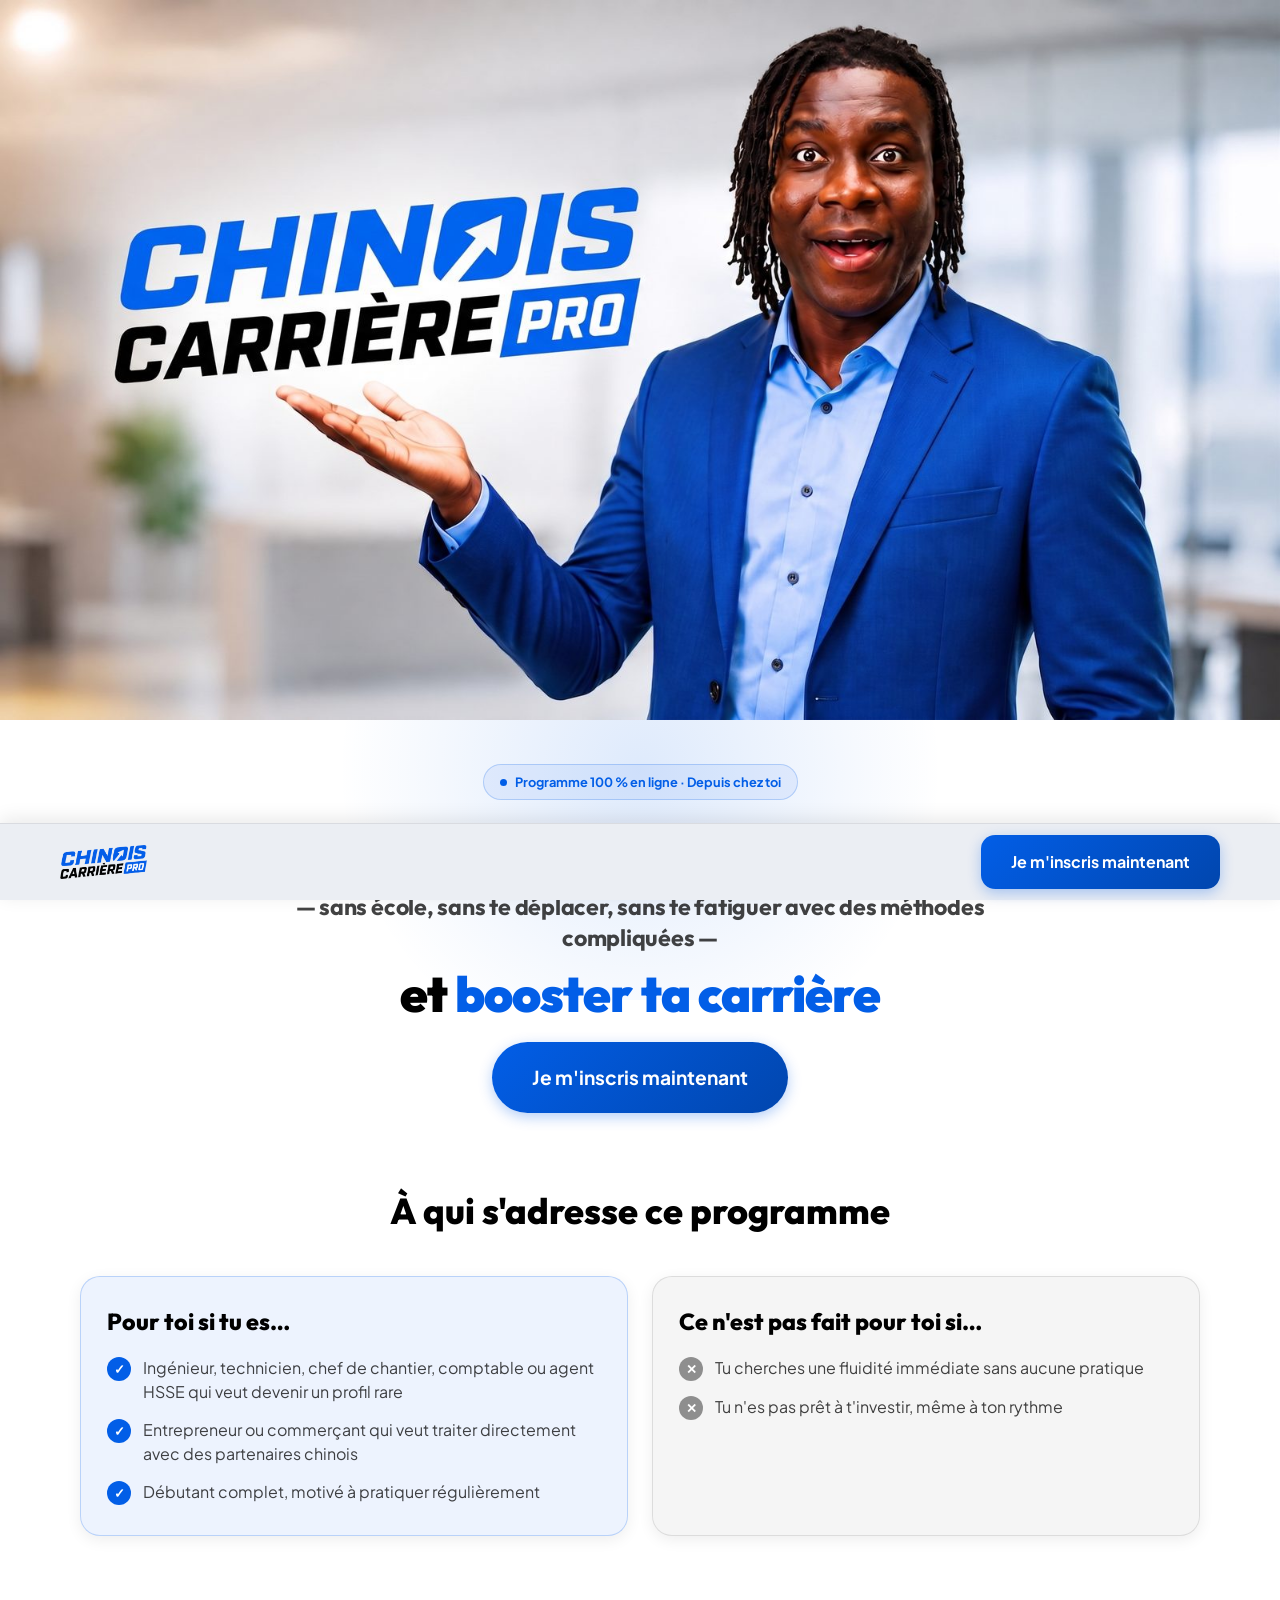
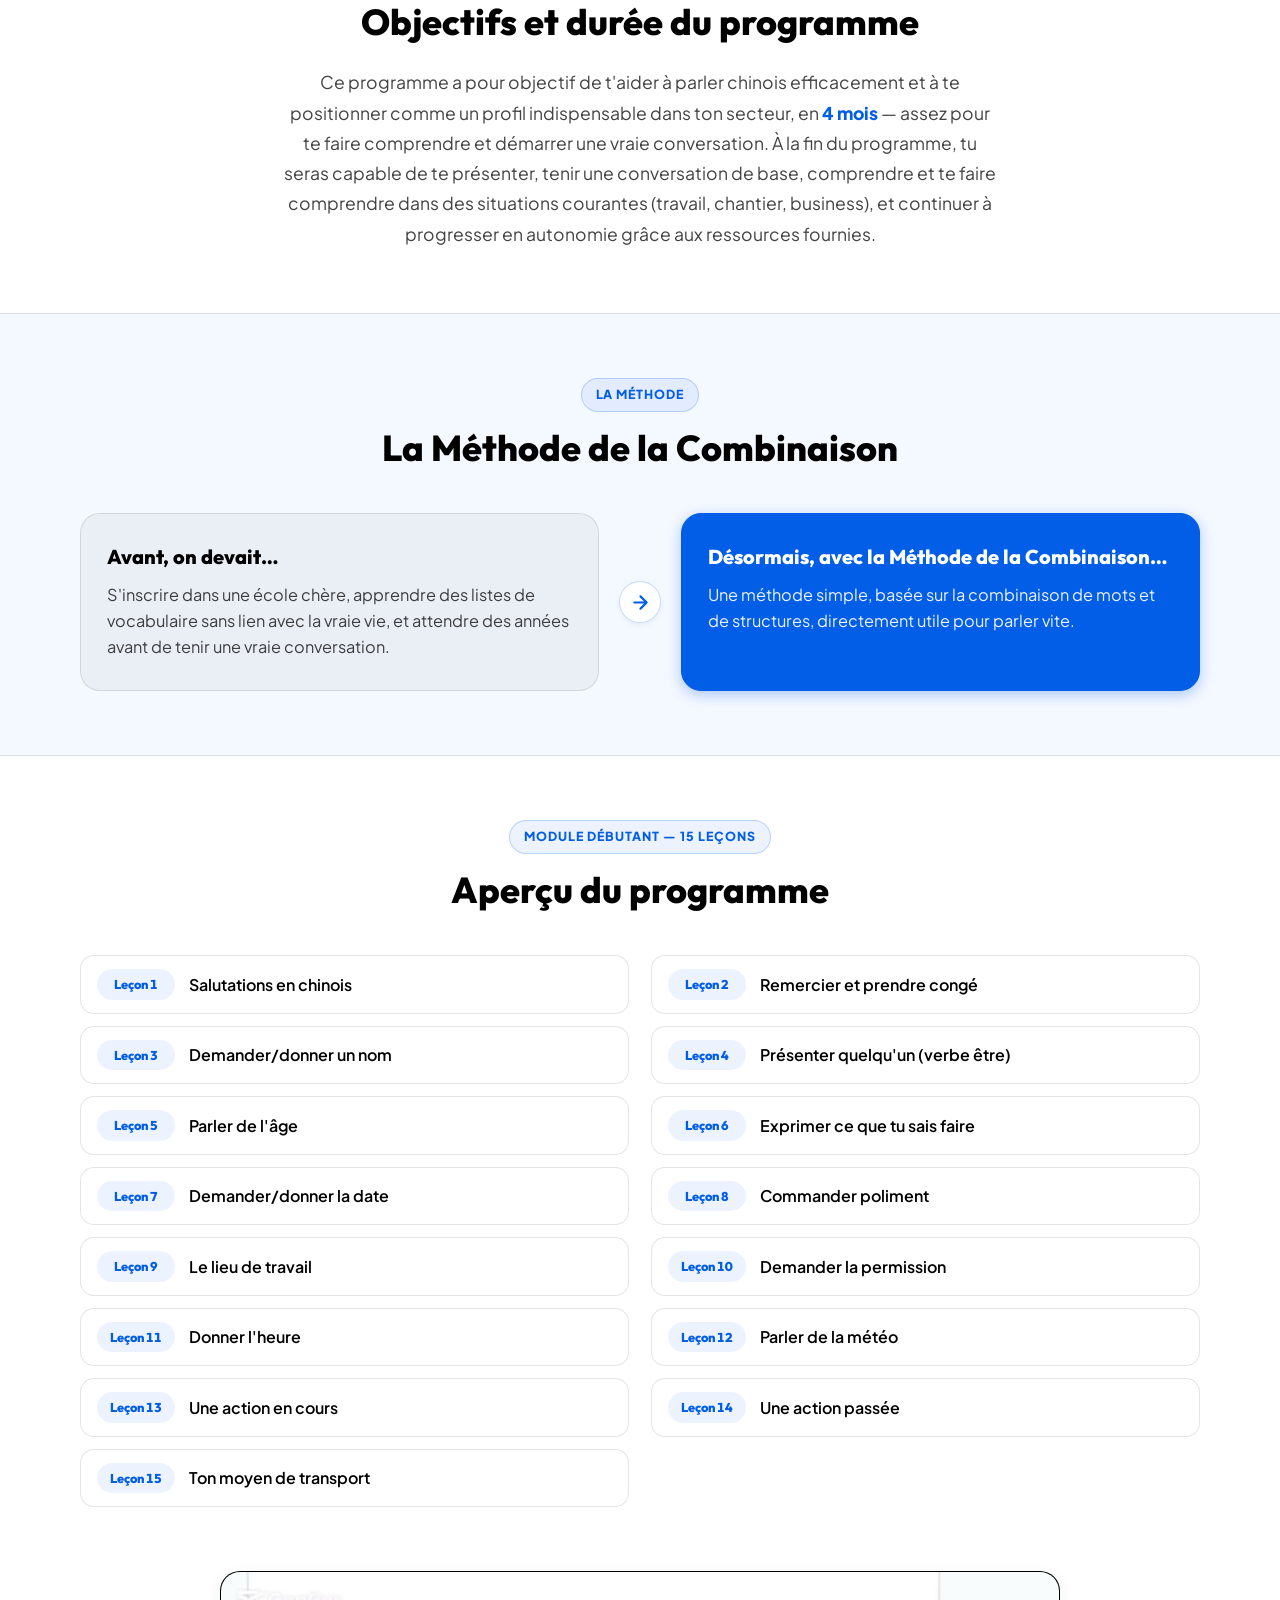
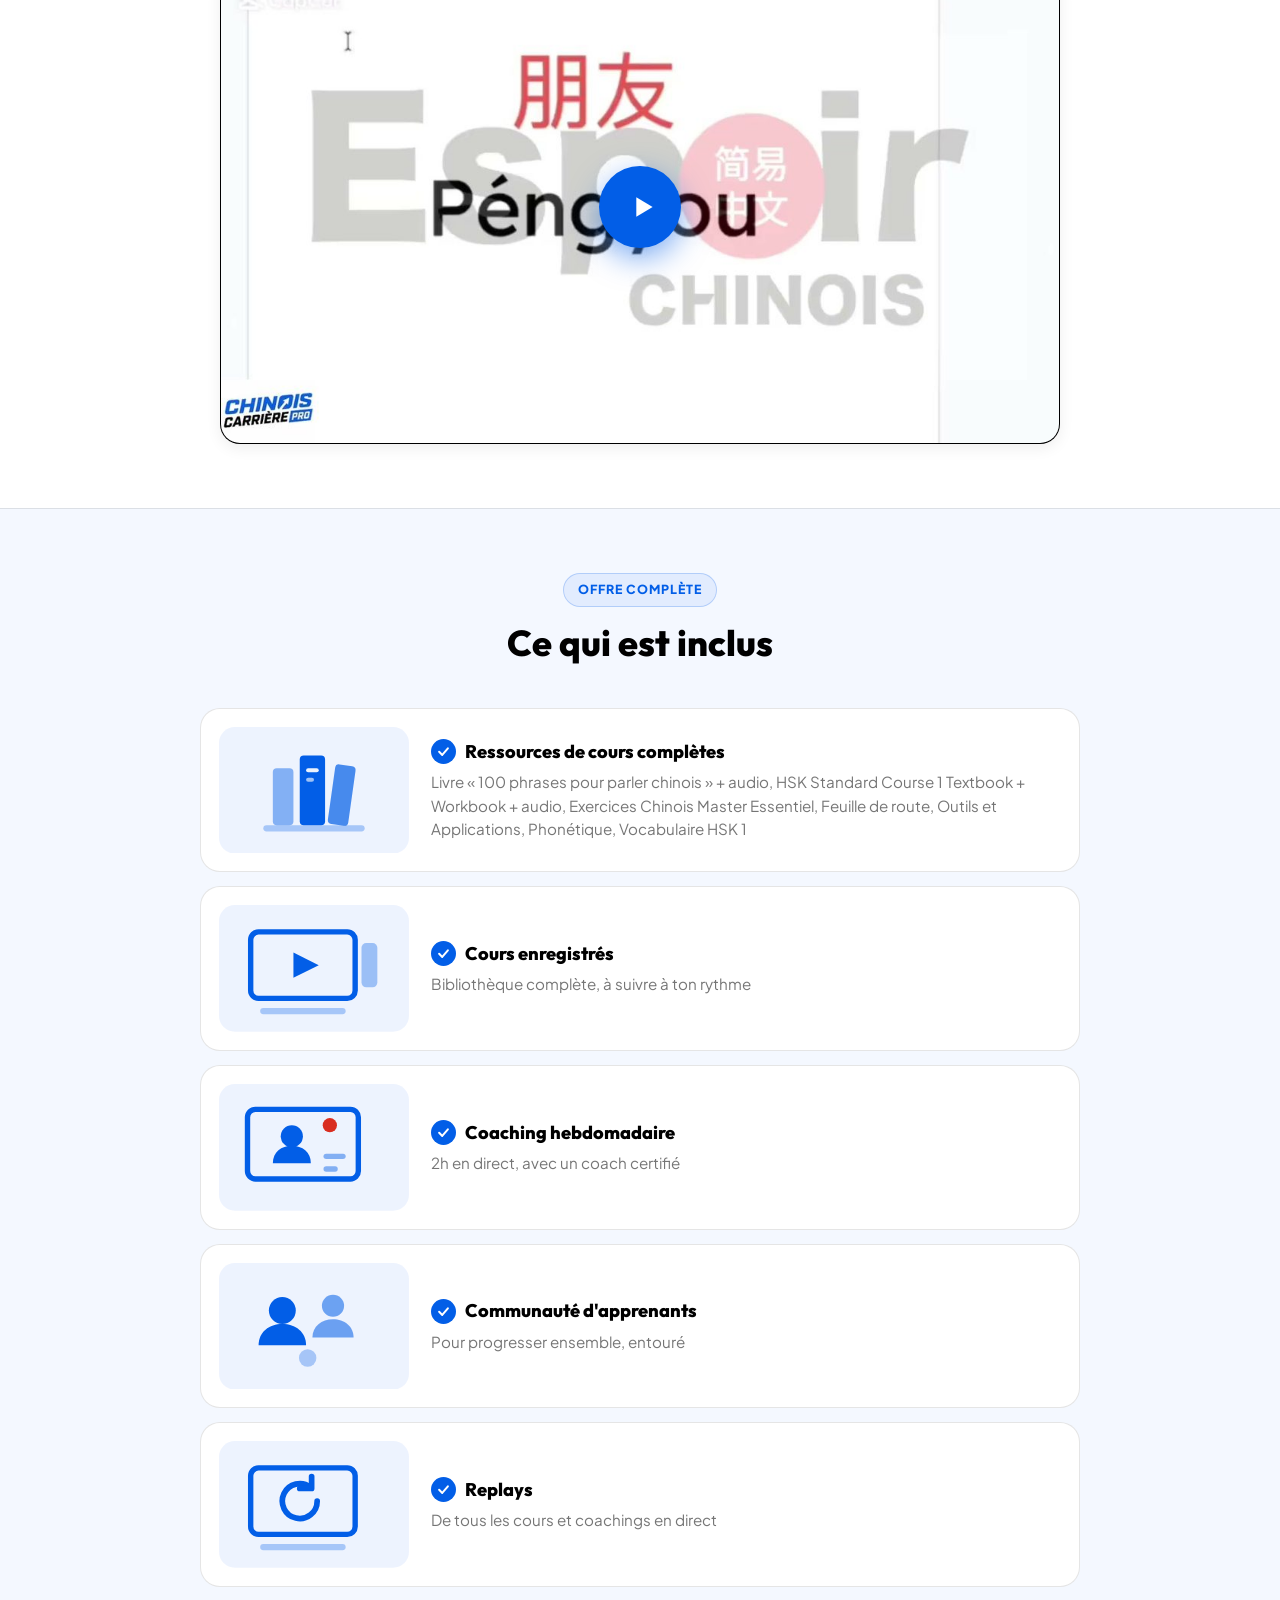
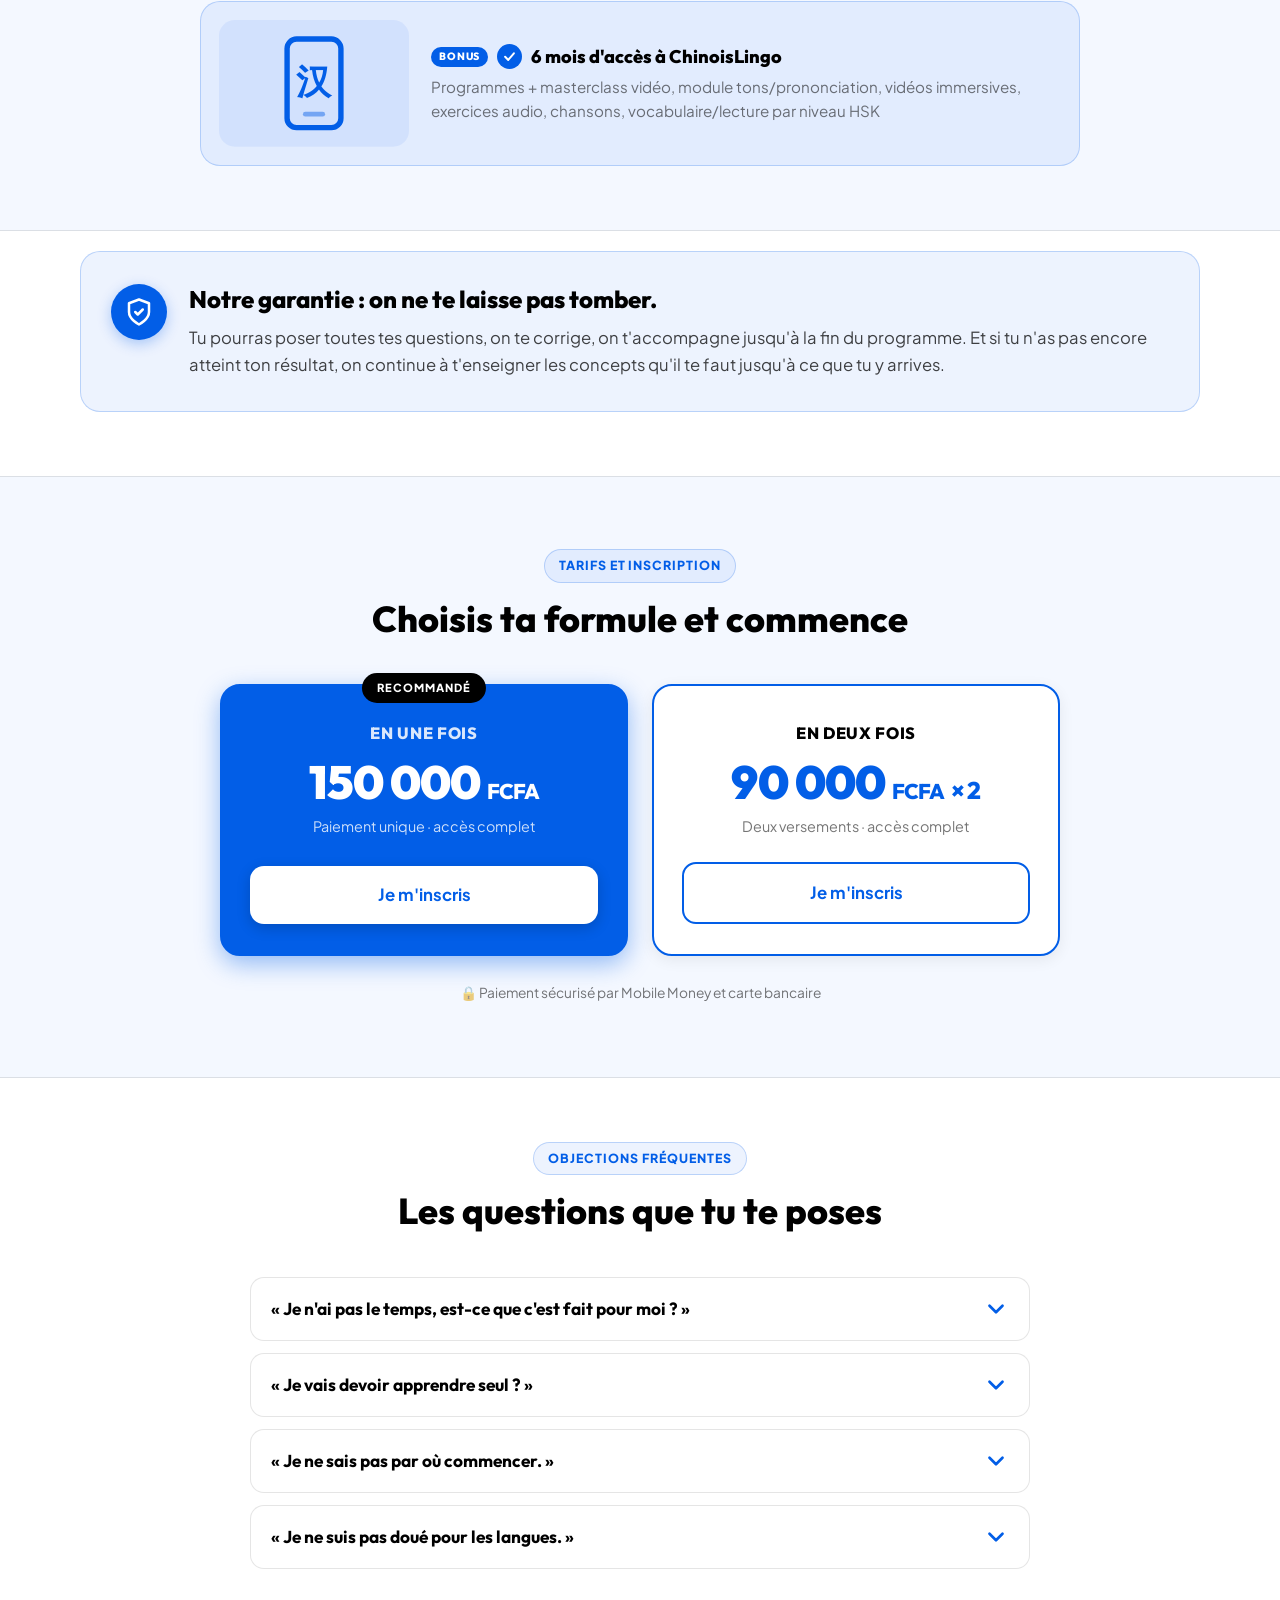
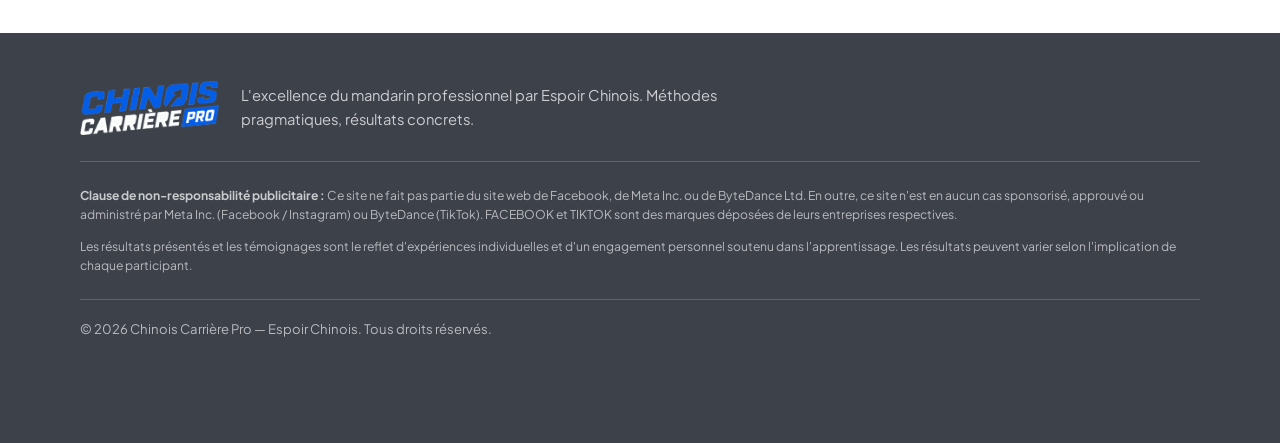
==== commit 344a0749: "Retire le message de repli sous la vidéo L'intégration YouTube fonctionne : le lien « Regarde-la sur" ====
--- a/index.html
+++ b/index.html
@@ -193,10 +193,6 @@
             <svg viewBox="0 0 24 24" fill="currentColor"><path d="M8 5.2v13.6L19.5 12z"/></svg>
           </span>
         </button>
-        <p class="video-fallback">
-          La vidéo ne se lance pas ?
-          <a href="https://youtu.be/i7qY3RVGZuM" target="_blank" rel="noopener">Regarde-la sur YouTube</a>
-        </p>
       </div>
     </section>
 
--- a/vente.css
+++ b/vente.css
@@ -545,20 +545,6 @@
 .video-facade:hover .video-play { transform: translate(-50%, -50%) scale(1.09); }
 
 .video-embed { border: 0; }
-
-.video-fallback {
-  max-width: 840px;
-  margin: 14px auto 0;
-  text-align: center;
-  font-size: 0.86rem;
-  color: var(--text-muted);
-}
-
-.video-fallback a {
-  color: var(--color-blue);
-  font-weight: 700;
-  text-decoration: underline;
-}
 
 @media (prefers-reduced-motion: reduce) {
   .video-facade:hover .video-play { transform: translate(-50%, -50%); }
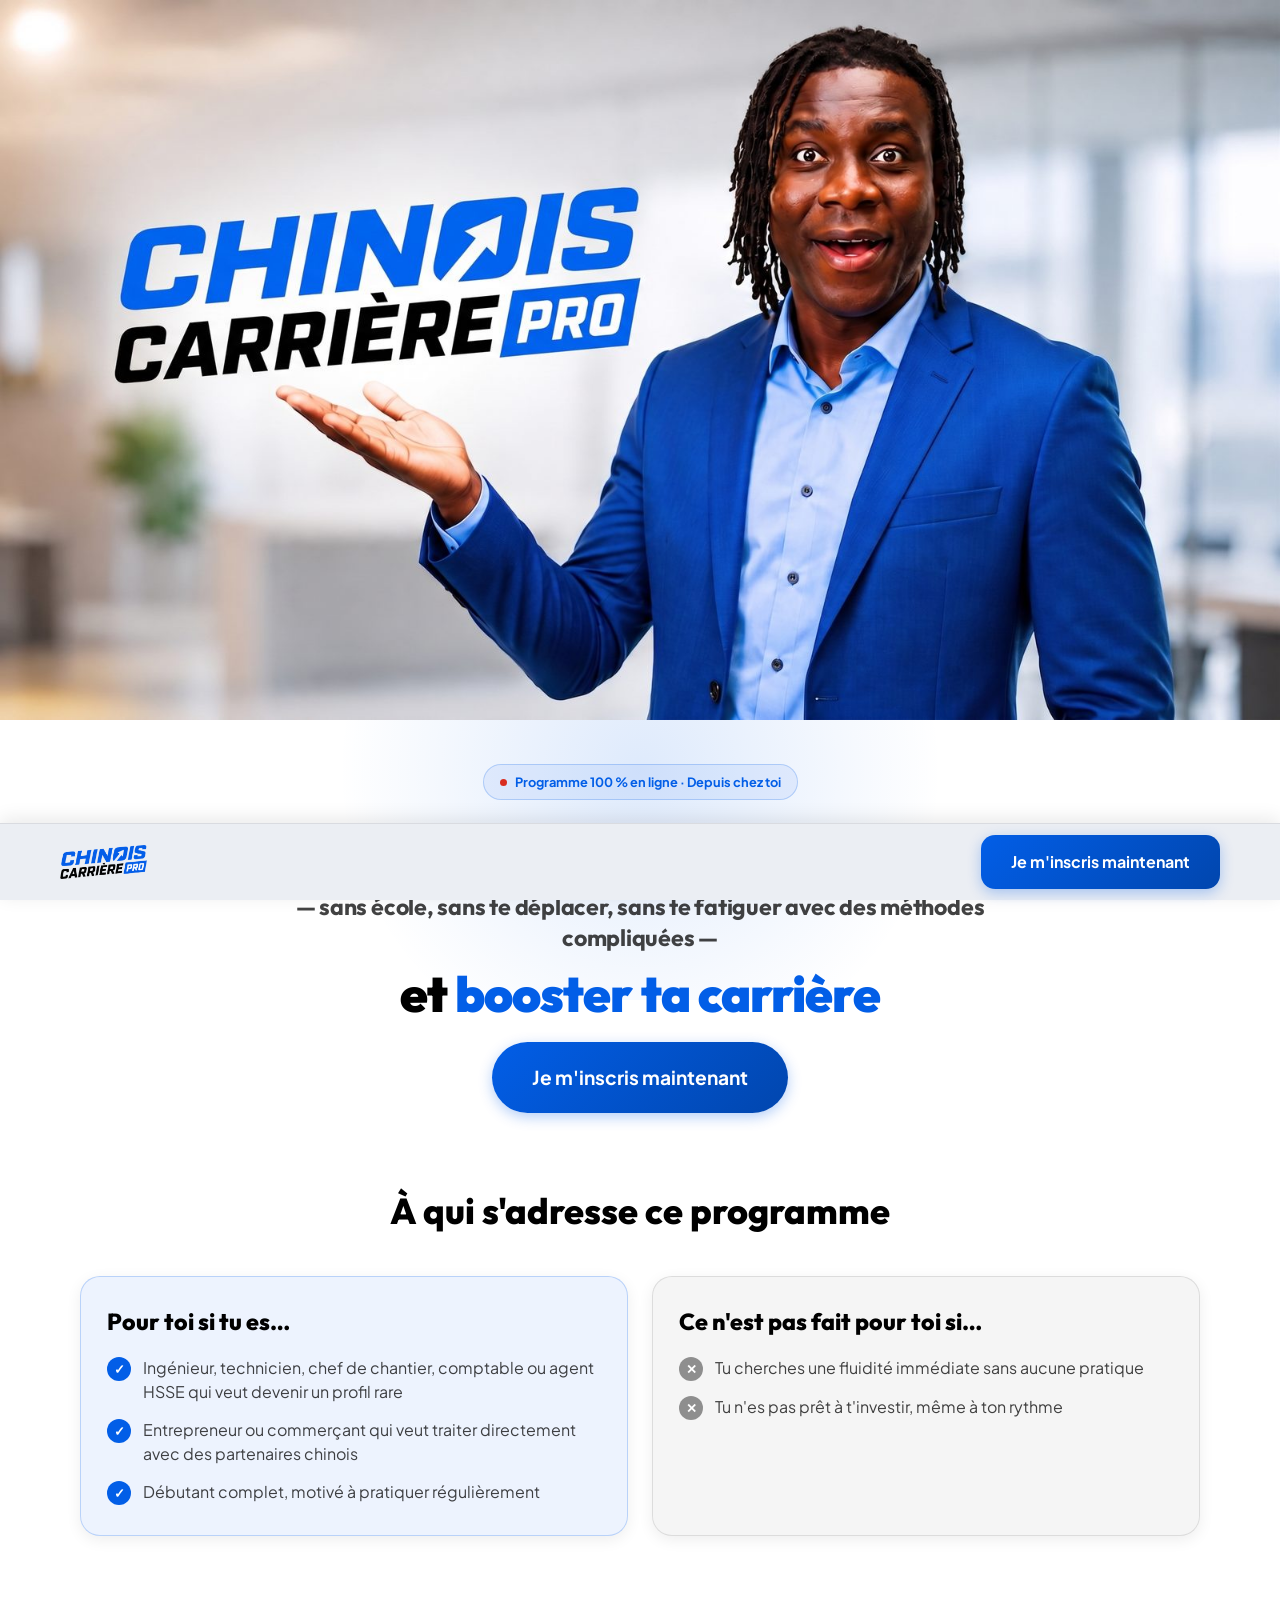
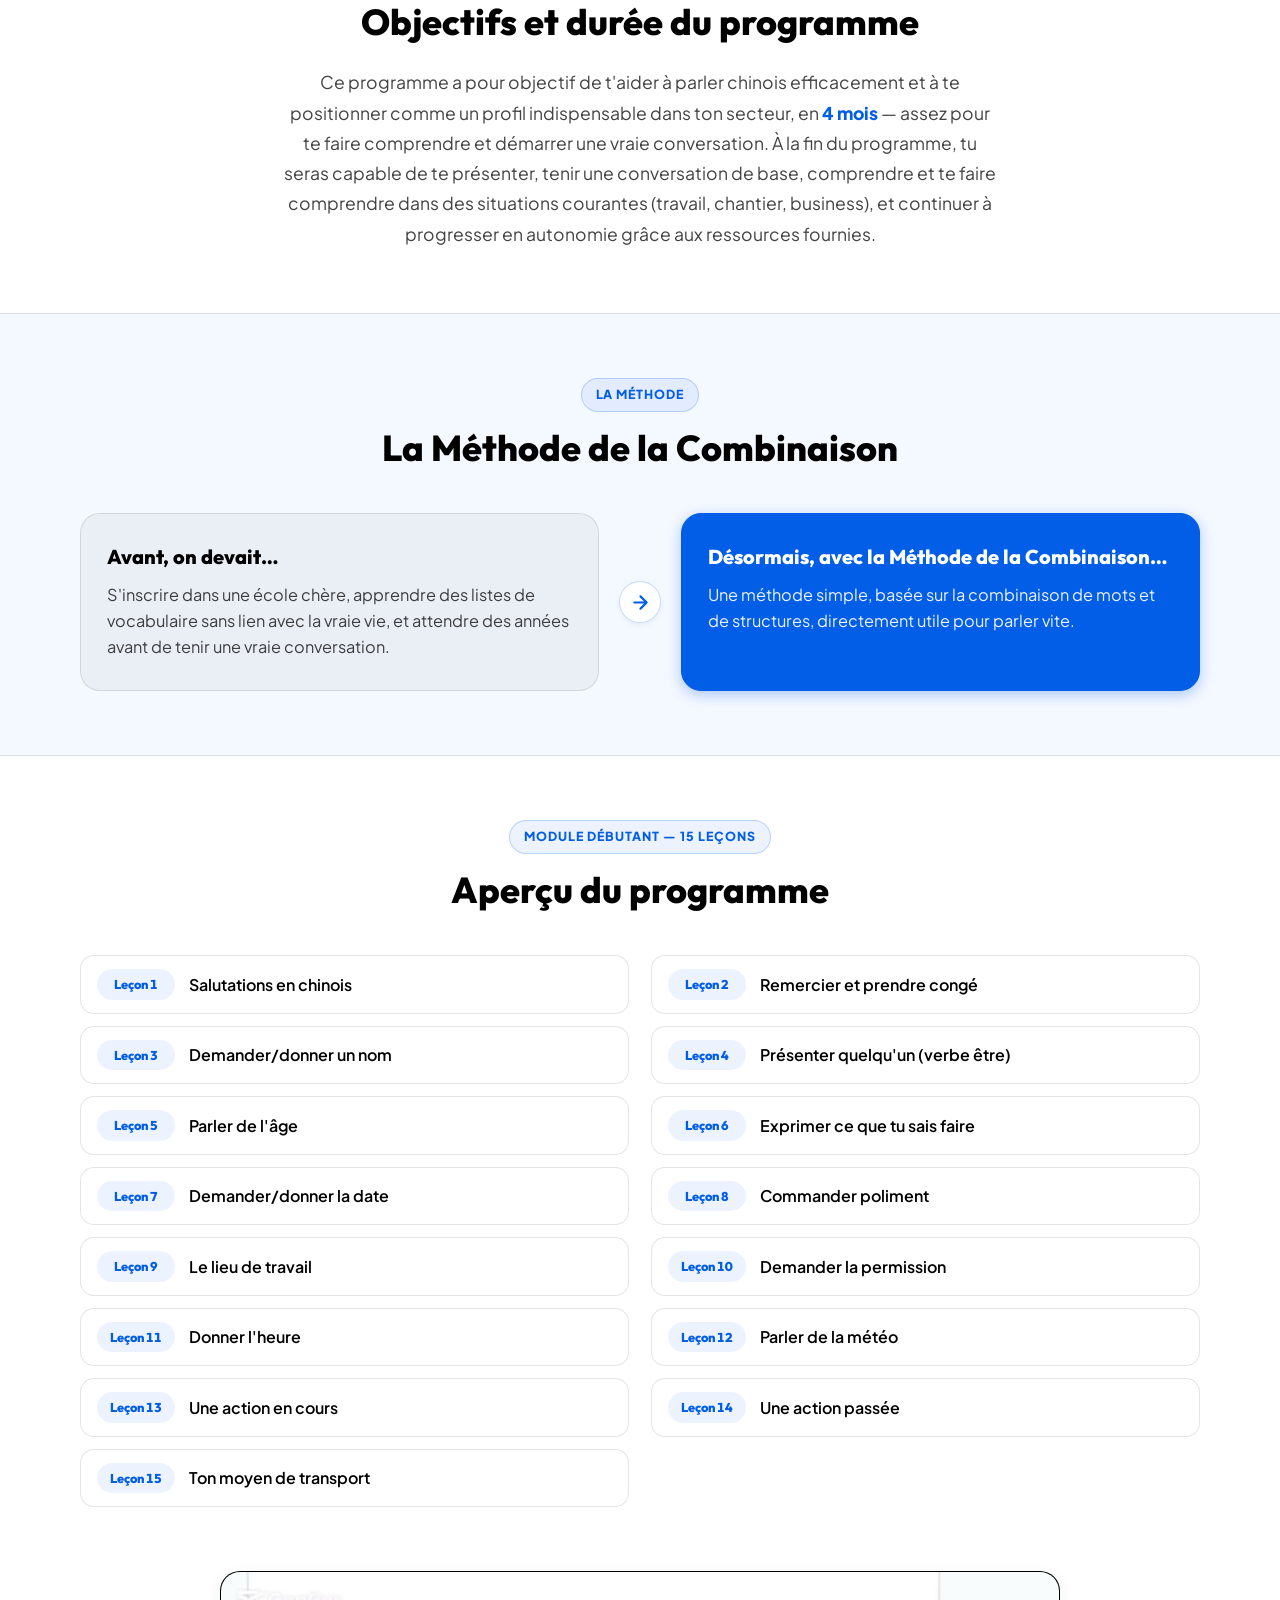
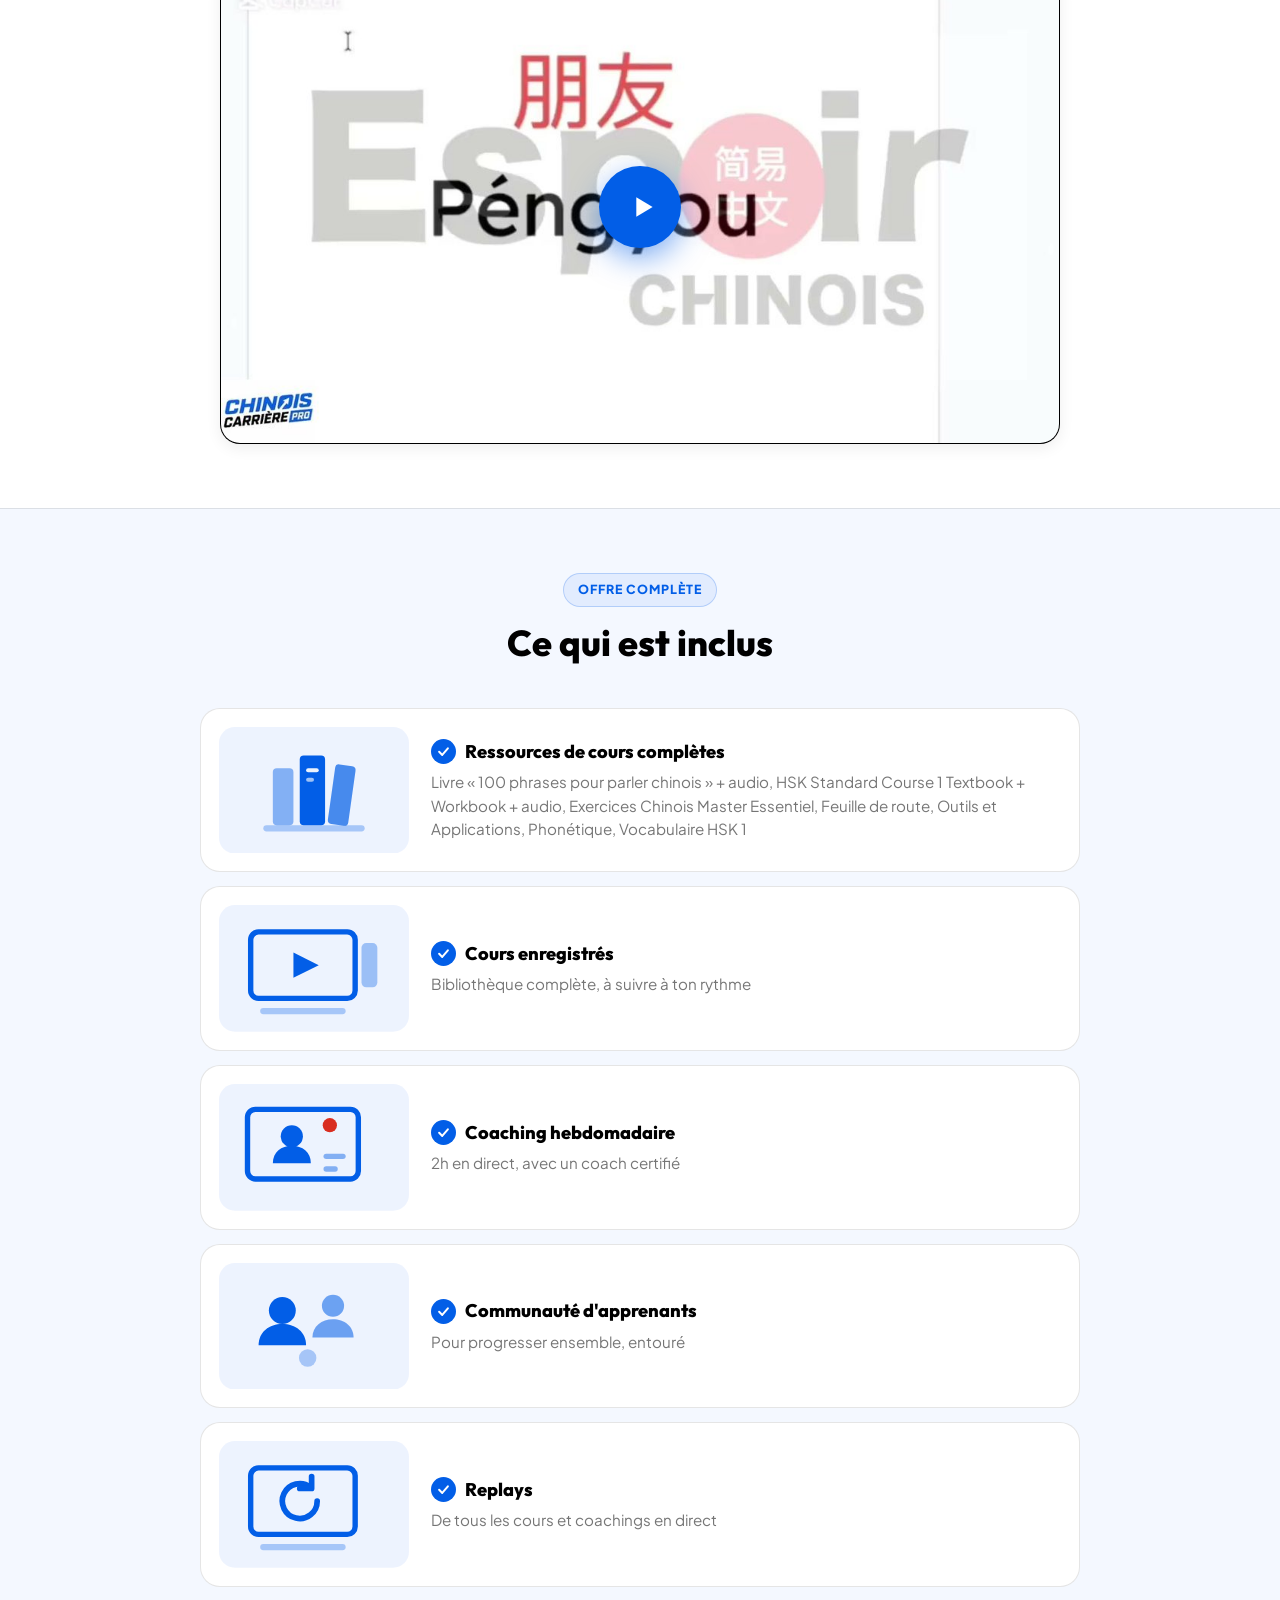
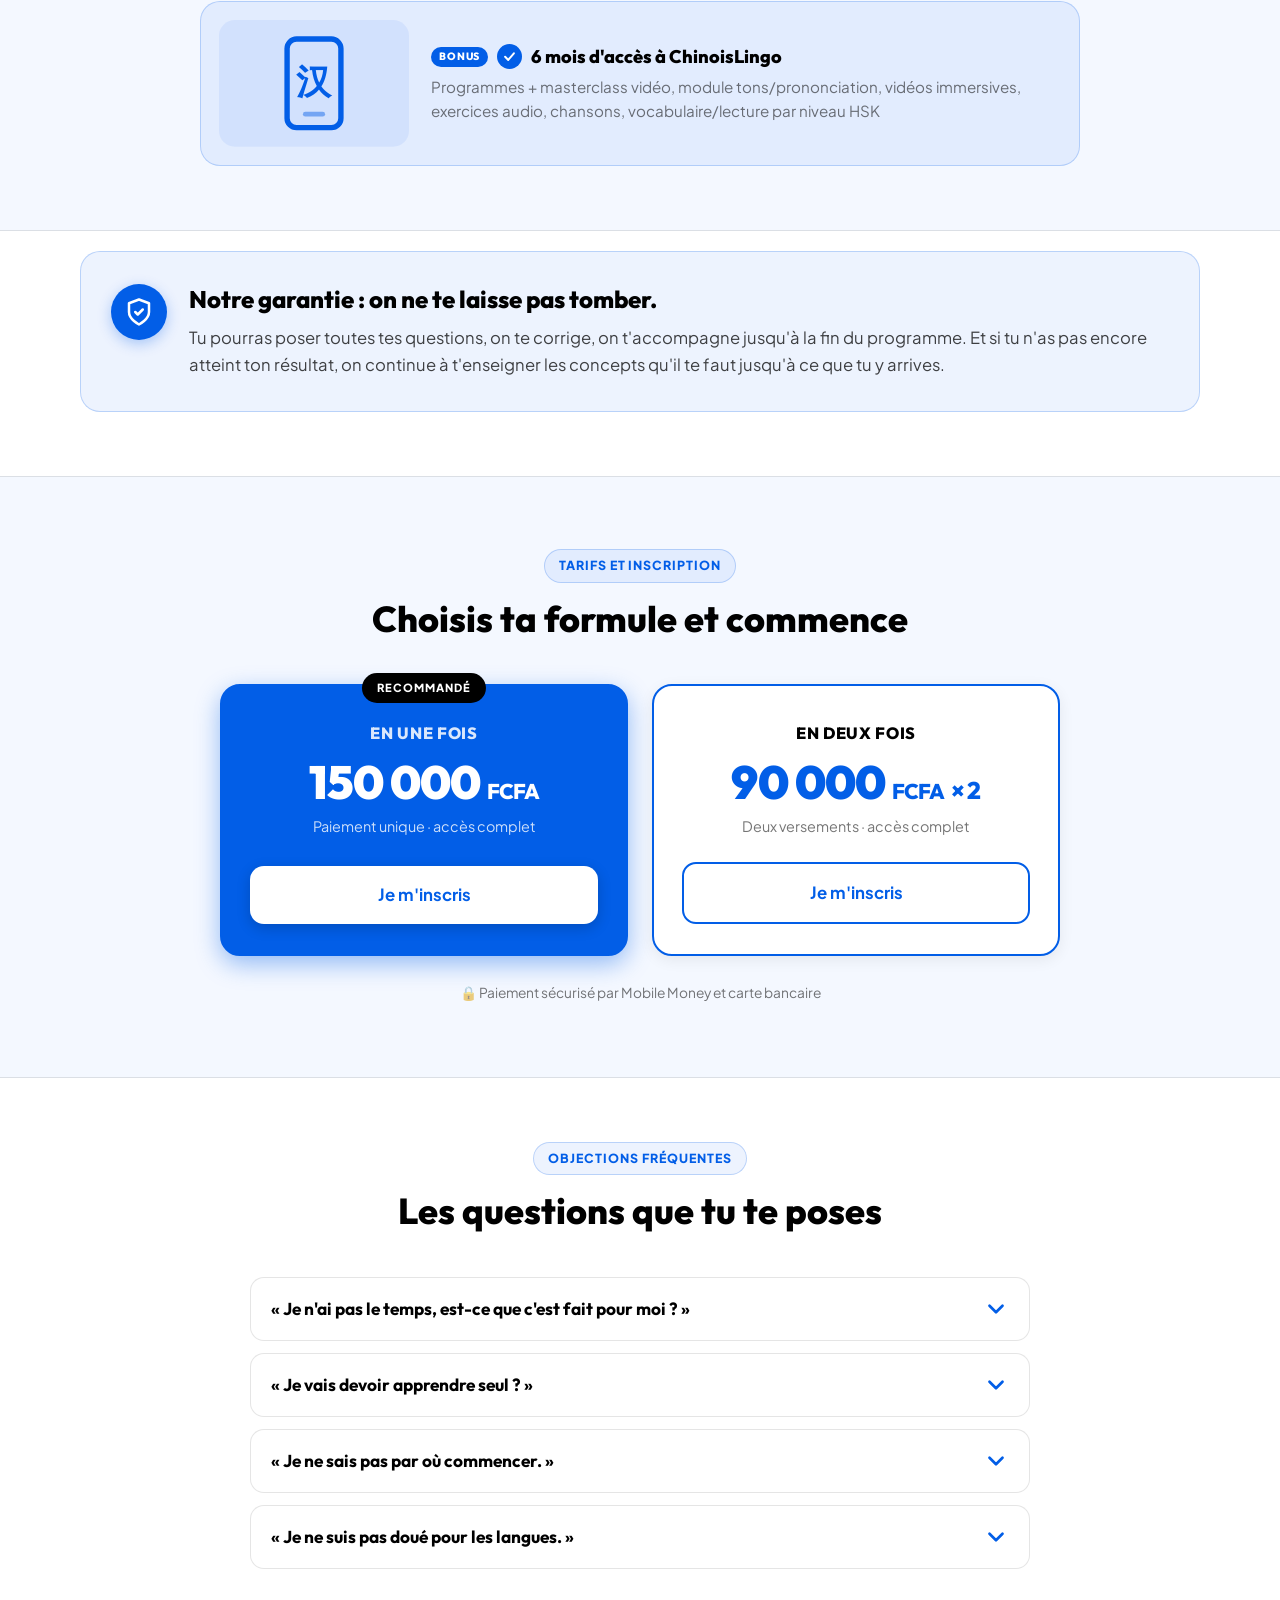
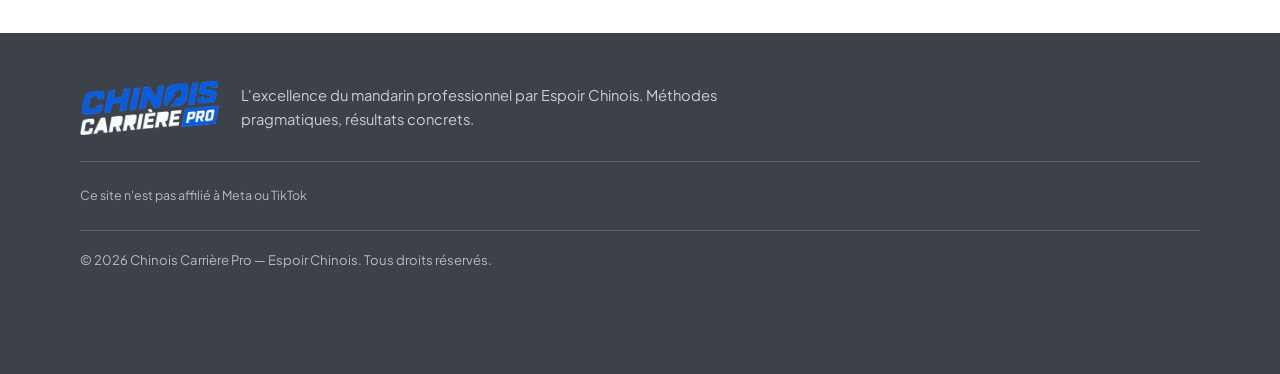
==== commit 0b70034e: "Pied de page raccourci, survols tactiles, tarifs cadrés sur mobile - La mention légale se réduit à «" ====
--- a/index.html
+++ b/index.html
@@ -467,12 +467,7 @@
       <div class="footer-divider"></div>
 
       <div class="meta-disclaimer">
-        <p>
-          <strong>Clause de non-responsabilité publicitaire :</strong> Ce site ne fait pas partie du site web de Facebook, de Meta Inc. ou de ByteDance Ltd. En outre, ce site n'est en aucun cas sponsorisé, approuvé ou administré par Meta Inc. (Facebook / Instagram) ou ByteDance (TikTok). FACEBOOK et TIKTOK sont des marques déposées de leurs entreprises respectives.
-        </p>
-        <p>
-          Les résultats présentés et les témoignages sont le reflet d'expériences individuelles et d'un engagement personnel soutenu dans l'apprentissage. Les résultats peuvent varier selon l'implication de chaque participant.
-        </p>
+        <p>Ce site n'est pas affilié à Meta ou TikTok</p>
       </div>
 
       <div class="footer-bottom">
--- a/vente.css
+++ b/vente.css
@@ -108,7 +108,6 @@
   min-height: 48px; /* cible tactile mobile */
 }
 
-.btn:hover { transform: translateY(-2px) scale(1.02); }
 .btn:active { transform: translateY(0) scale(0.99); }
 
 .btn-primary {
@@ -117,10 +116,7 @@
   box-shadow: var(--shadow-cta);
 }
 
-.btn-primary:hover {
-  background: linear-gradient(135deg, var(--color-red) 0%, var(--color-red-deep) 100%);
-  box-shadow: 0 8px 24px rgba(217, 45, 32, 0.38);
-}
+
 
 .btn-outline {
   background: var(--color-white);
@@ -129,12 +125,7 @@
   box-shadow: none;
 }
 
-.btn-outline:hover {
-  background: var(--color-red);
-  border-color: var(--color-red);
-  color: var(--text-white);
-  box-shadow: 0 8px 24px rgba(217, 45, 32, 0.32);
-}
+
 
 .btn-lg {
   padding: 18px 34px;
@@ -165,6 +156,29 @@
   0% { left: -100%; }
   25% { left: 150%; }
   100% { left: 150%; }
+}
+
+/* Survols réservés aux appareils à pointeur : sur mobile, :hover se fige
+   après une pression et le bouton resterait rouge au lieu de bleu. */
+@media (hover: hover) and (pointer: fine) {
+  .btn:hover { transform: translateY(-2px) scale(1.02); }
+
+  .btn-primary:hover {
+    background: linear-gradient(135deg, var(--color-red) 0%, var(--color-red-deep) 100%);
+    box-shadow: 0 8px 24px rgba(217, 45, 32, 0.38);
+  }
+
+  .btn-outline:hover {
+    background: var(--color-red);
+    border-color: var(--color-red);
+    color: var(--text-white);
+    box-shadow: 0 8px 24px rgba(217, 45, 32, 0.32);
+  }
+
+  .price-card.is-featured .btn-price:hover {
+    background: var(--color-red);
+    color: var(--text-white);
+  }
 }
 
 /* ==================== SECTION HEADERS ==================== */
@@ -258,14 +272,18 @@
   width: 7px;
   height: 7px;
   border-radius: 50%;
-  background: var(--color-blue);
+  background: var(--color-red);
   animation: pulse 1.8s infinite;
 }
 
 @keyframes pulse {
-  0%   { box-shadow: 0 0 0 0 rgba(2, 94, 231, 0.55); }
-  70%  { box-shadow: 0 0 0 9px rgba(2, 94, 231, 0); }
-  100% { box-shadow: 0 0 0 0 rgba(2, 94, 231, 0); }
+  0%   { box-shadow: 0 0 0 0 rgba(217, 45, 32, 0.55); }
+  70%  { box-shadow: 0 0 0 9px rgba(217, 45, 32, 0); }
+  100% { box-shadow: 0 0 0 0 rgba(217, 45, 32, 0); }
+}
+
+@media (prefers-reduced-motion: reduce) {
+  .dot-pulse { animation: none; }
 }
 
 .hero-title {
@@ -845,11 +863,6 @@
   box-shadow: 0 4px 14px rgba(0, 0, 0, 0.18);
 }
 
-.price-card.is-featured .btn-price:hover {
-  background: var(--color-red);
-  color: var(--text-white);
-}
-
 .pricing-footnote {
   text-align: center;
   font-size: 0.86rem;
@@ -1106,15 +1119,10 @@
 .footer-divider { height: 1px; background: rgba(255, 255, 255, 0.18); margin: 24px 0; }
 
 .meta-disclaimer {
-  font-size: 0.76rem;
+  font-size: 0.78rem;
   line-height: 1.6;
   color: rgba(255, 255, 255, 0.64);
-  display: flex;
-  flex-direction: column;
-  gap: 12px;
-}
-
-.meta-disclaimer strong { color: rgba(255, 255, 255, 0.72); }
+}
 
 .footer-bottom {
   margin-top: 24px;
@@ -1153,10 +1161,13 @@
   .modal-card { padding: 28px 20px; }
   .method-section, .program-section, .faq-section { padding: 48px 0; }
   .includes-section { padding: 48px 0; }
-  .pricing-section { padding: 56px 0; }
+  .pricing-section { padding: 34px 0 52px; scroll-margin-top: 8px; }
+  .pricing-section .section-header { margin-bottom: 22px; }
+  .pricing-grid { gap: 16px; }
   .guarantee-section { padding: 12px 0 48px; }
   .method-card { padding: 24px 20px; }
-  .price-card { padding: 30px 22px 26px; }
+  .price-card { padding: 24px 20px 22px; }
+  .price-note { margin-bottom: 18px; }
 
   /* La garantie passe en colonne, icône au-dessus */
   .guarantee-box { flex-direction: column; padding: 26px 22px; gap: 16px; }
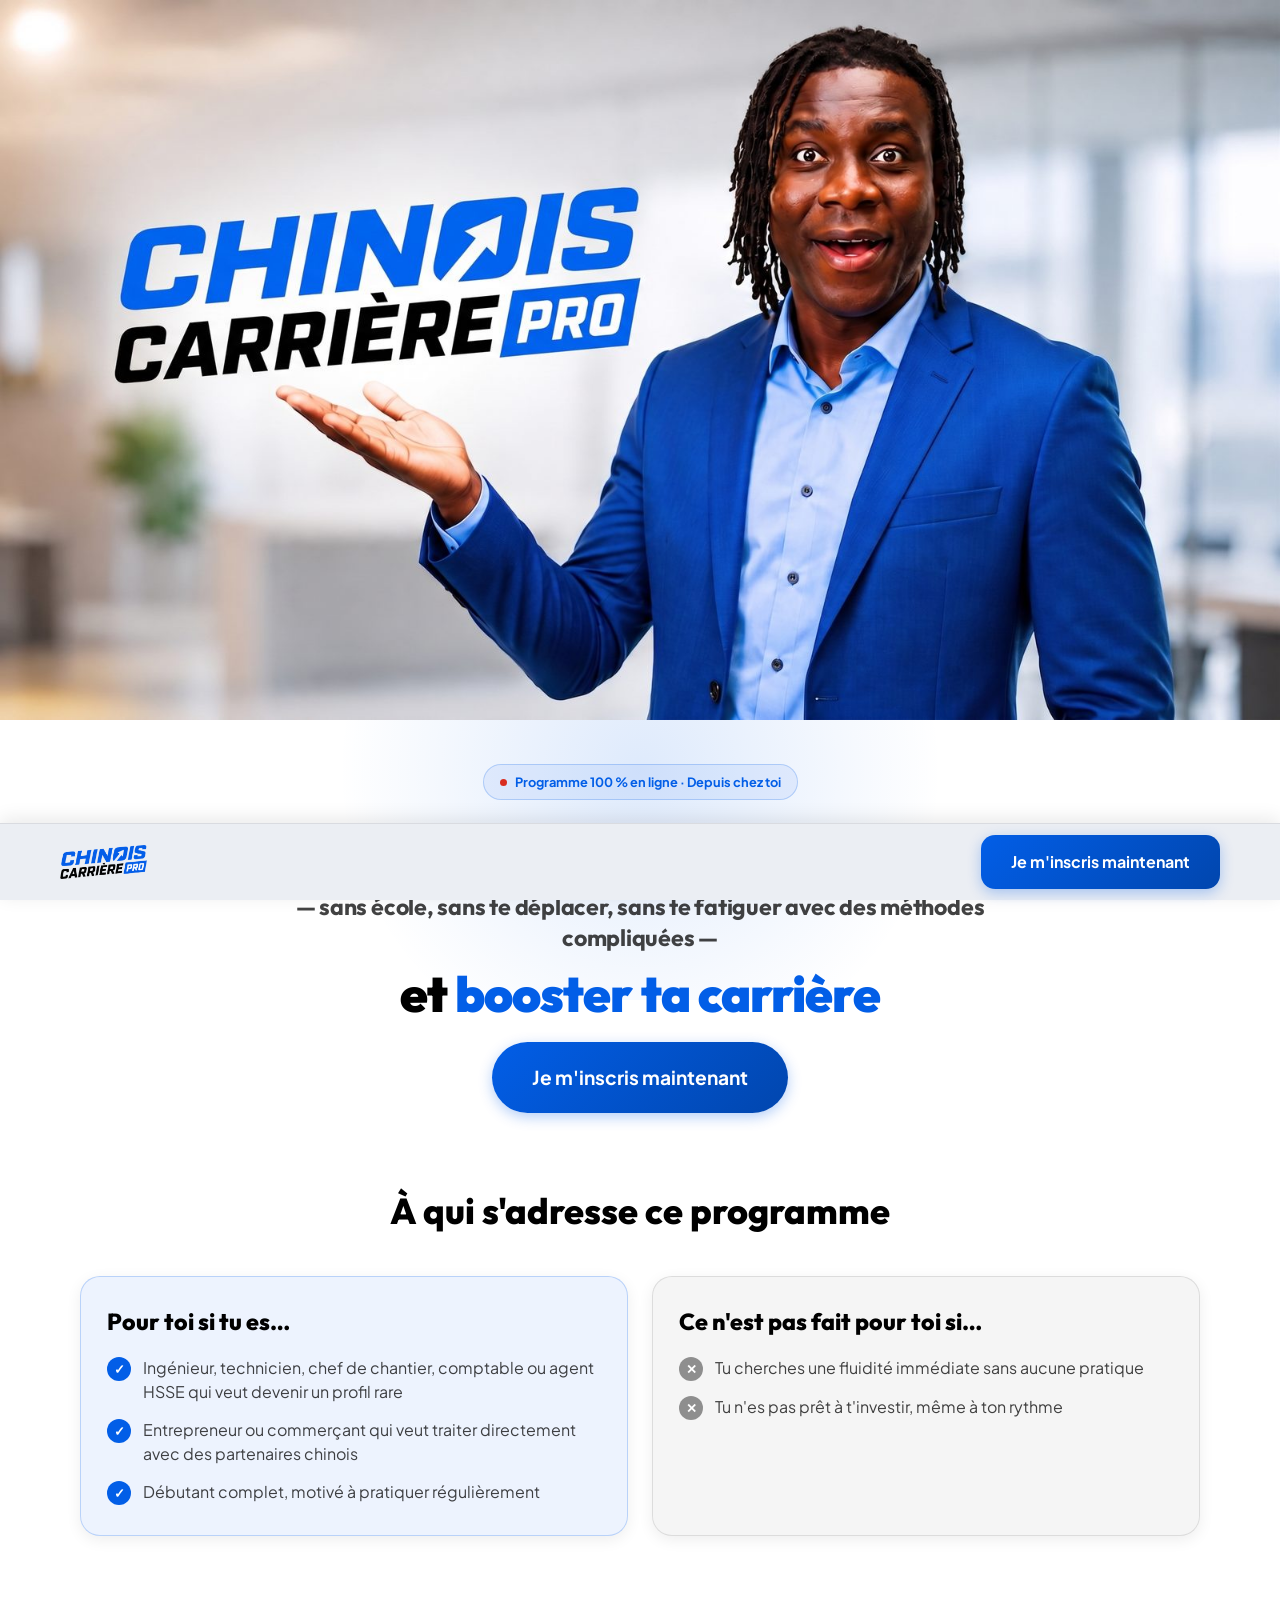
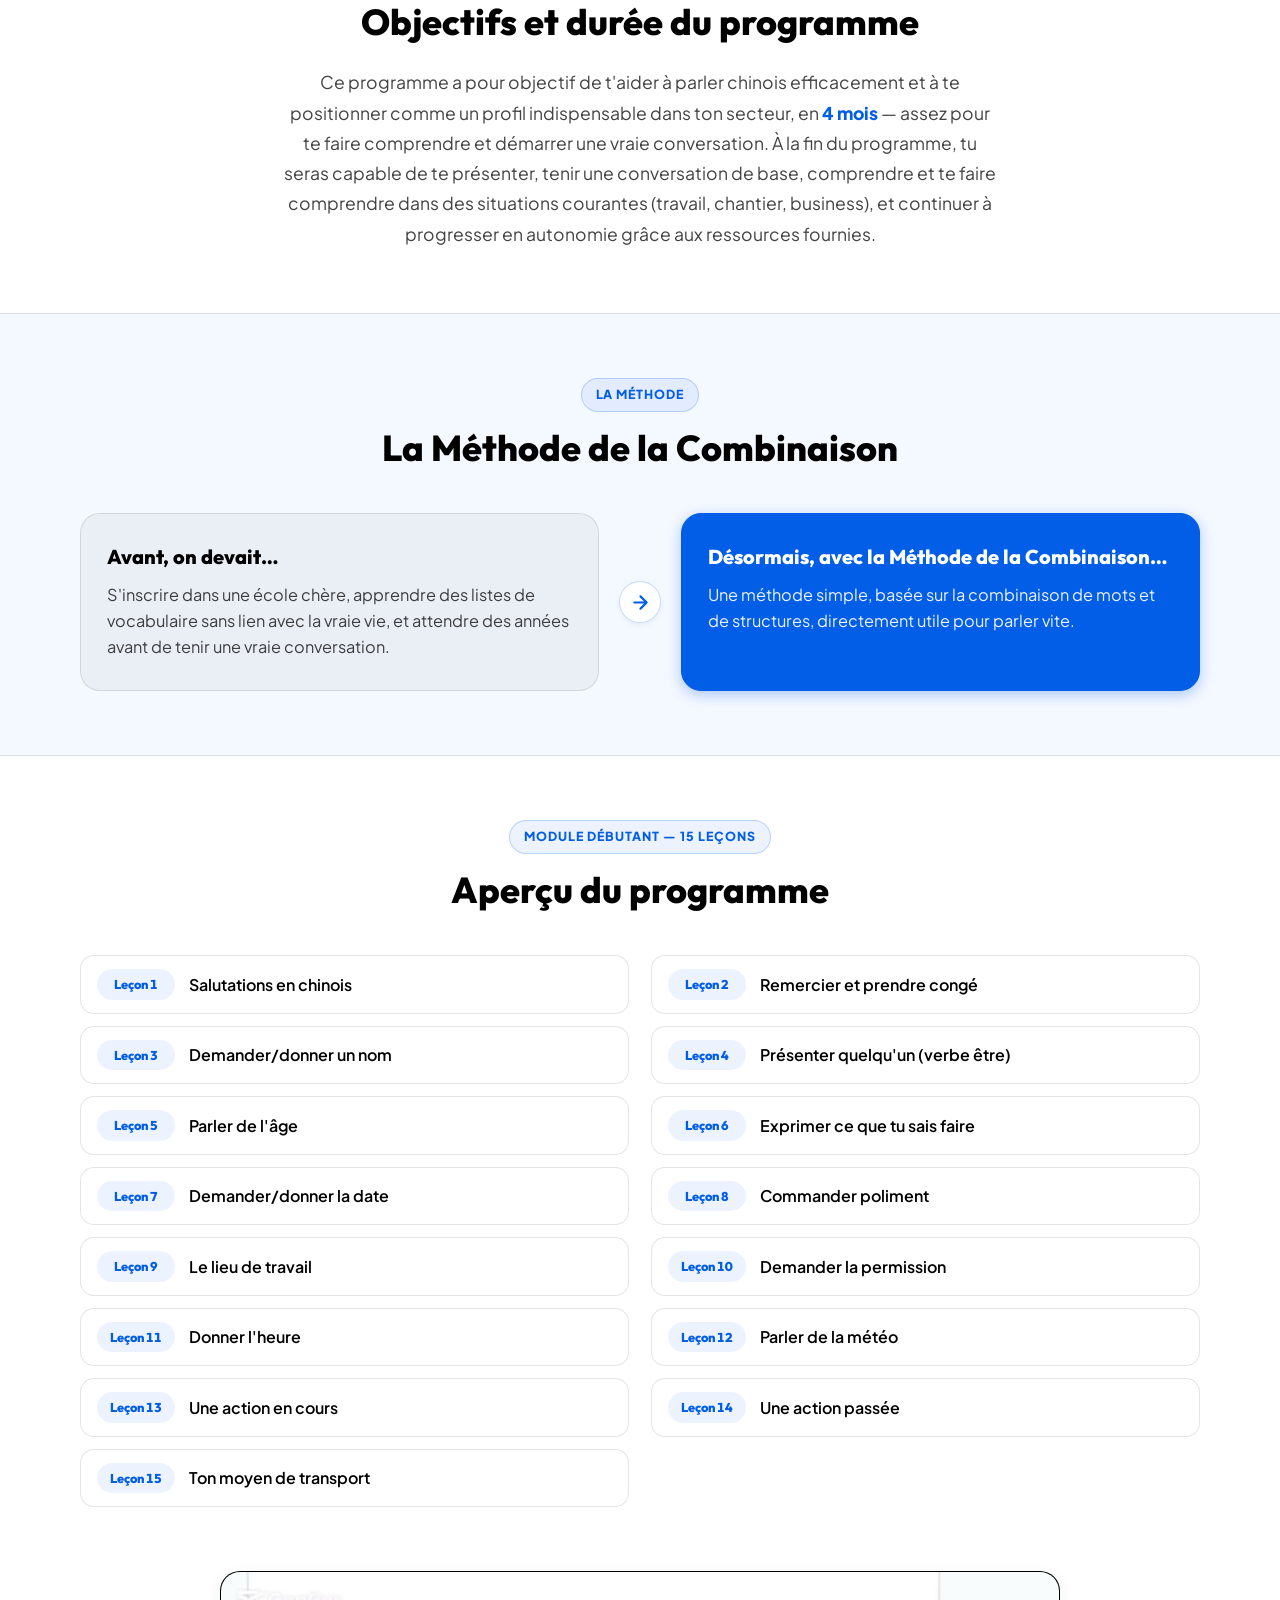
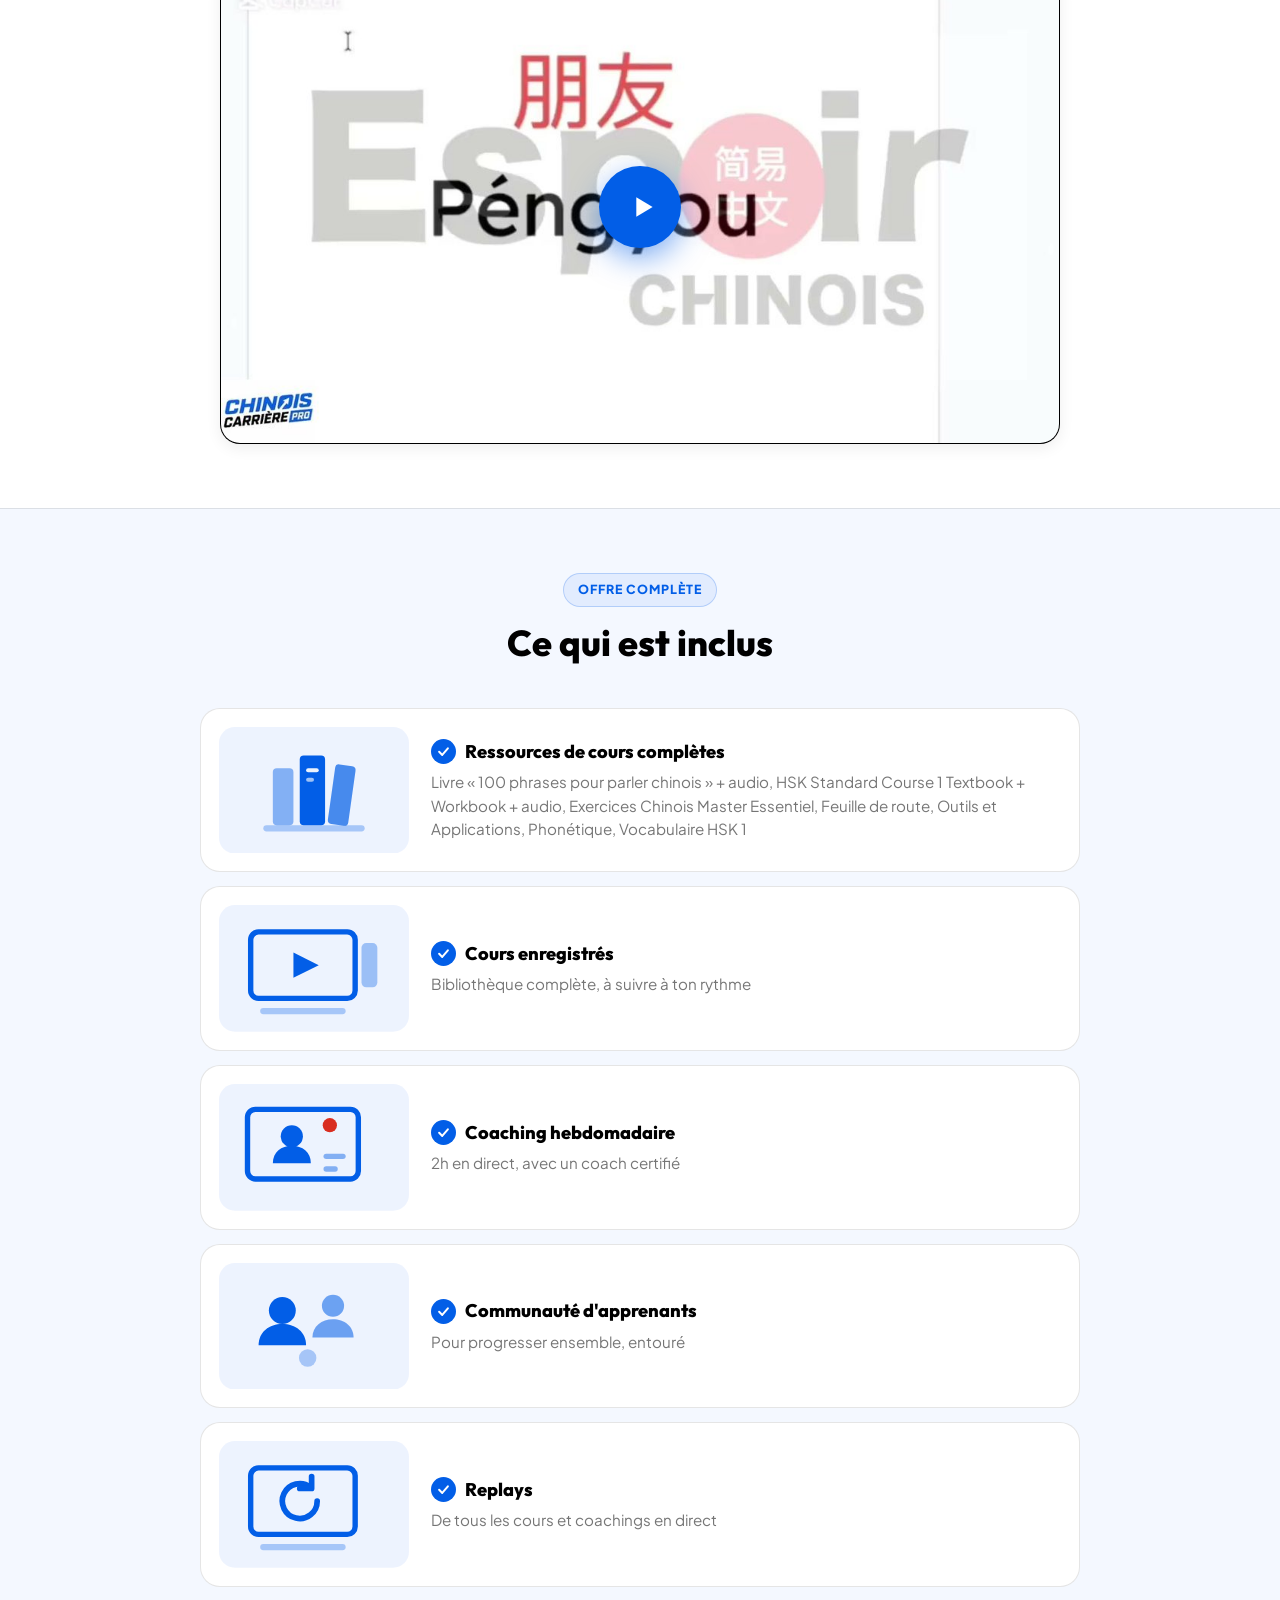
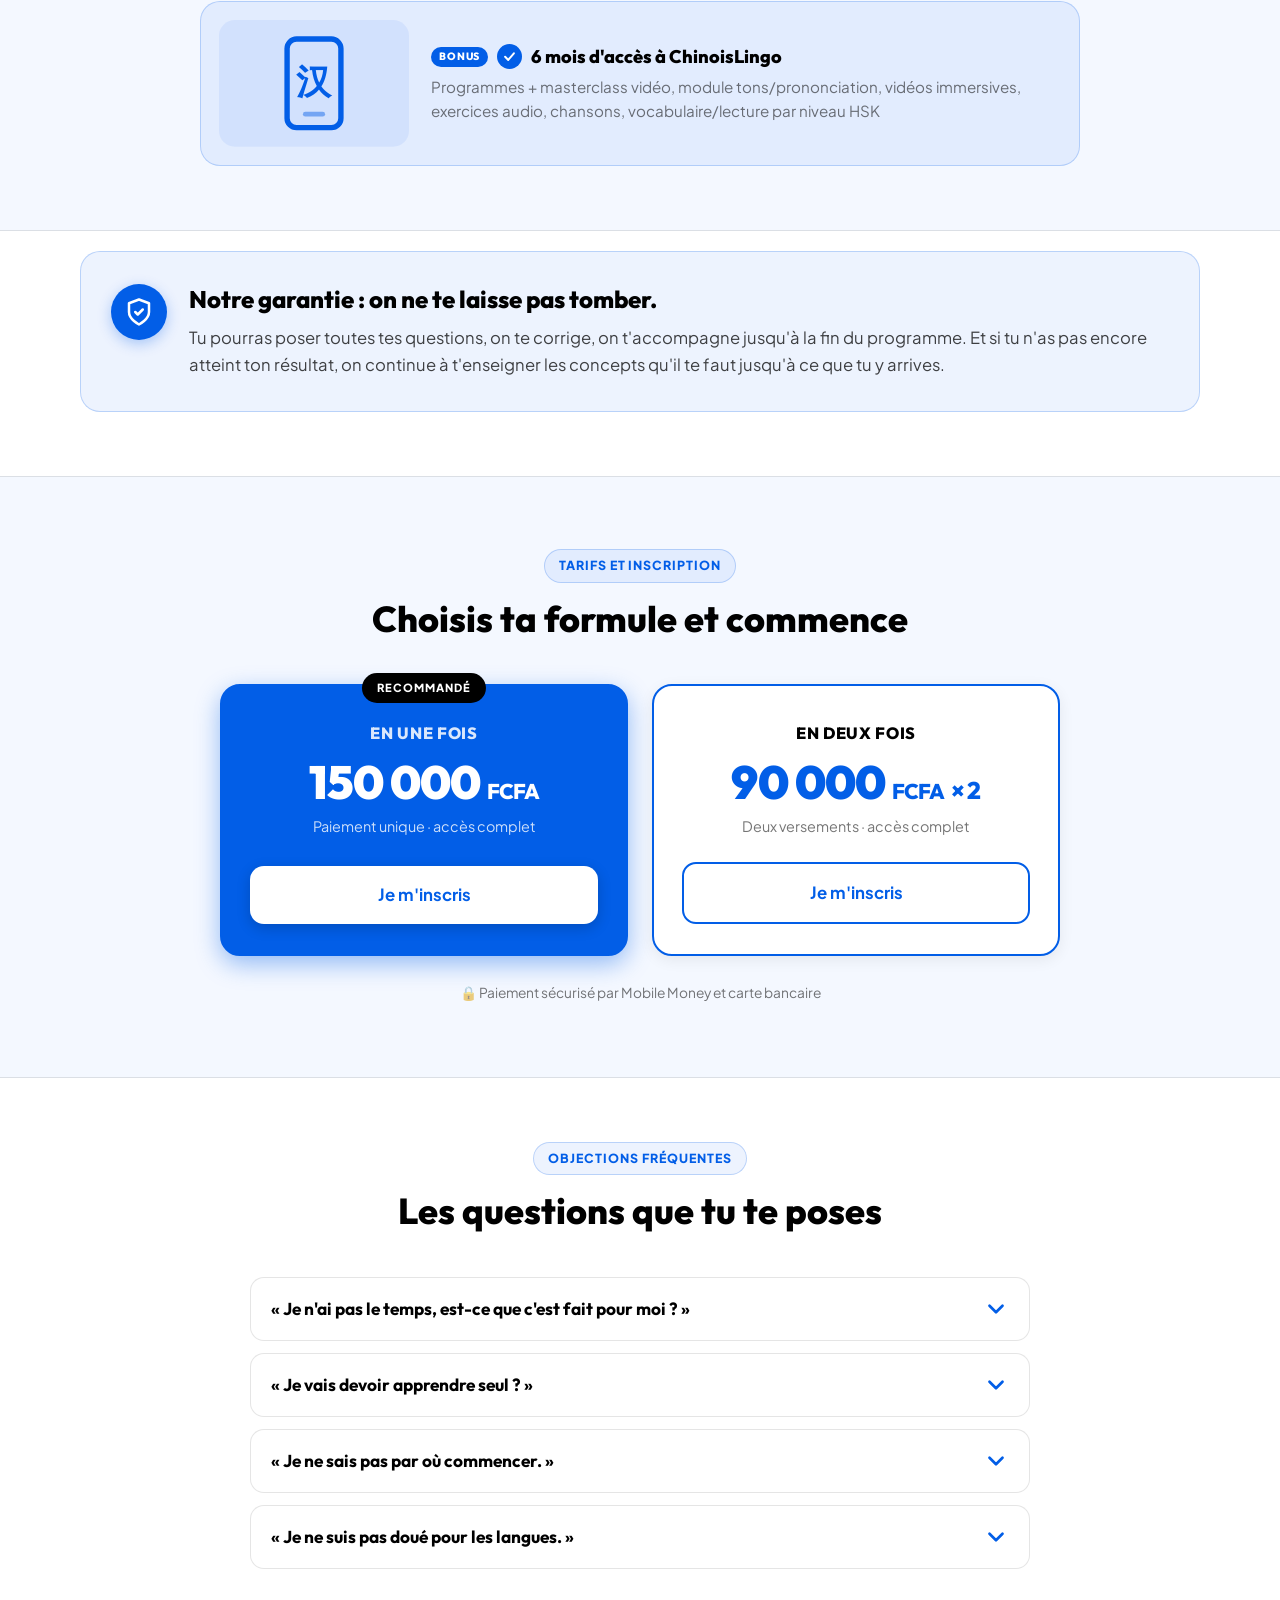
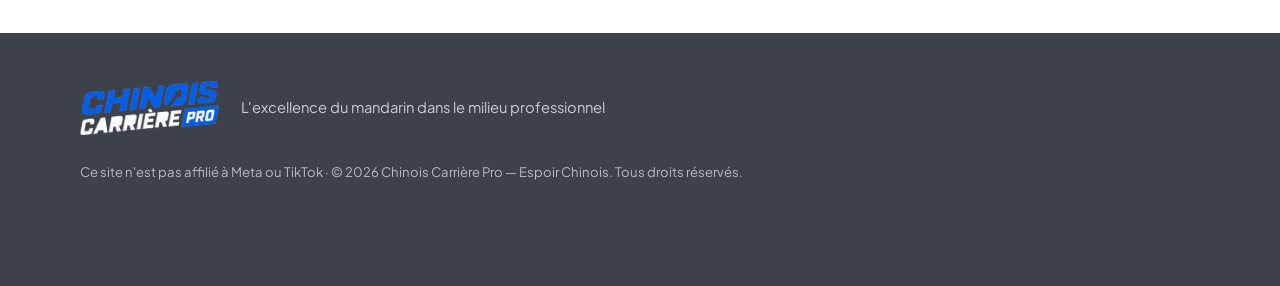
==== commit f3095fba: "Simplifie le pied de page - Les deux traits de séparation sont supprimés - La mention Meta/TikTok re" ====
--- a/index.html
+++ b/index.html
@@ -458,20 +458,12 @@
       <div class="footer-top">
         <div class="footer-brand-row">
           <img class="logo-img logo-img-footer" src="assets/logo-blanc.png" width="640" height="249" alt="Chinois Carrière Pro">
-          <p class="footer-tagline">
-            L'excellence du mandarin professionnel par Espoir Chinois. Méthodes pragmatiques, résultats concrets.
-          </p>
-        </div>
-      </div>
-
-      <div class="footer-divider"></div>
-
-      <div class="meta-disclaimer">
-        <p>Ce site n'est pas affilié à Meta ou TikTok</p>
+          <p class="footer-tagline">L'excellence du mandarin dans le milieu professionnel</p>
+        </div>
       </div>
 
       <div class="footer-bottom">
-        <p>&copy; <span id="current-year">2026</span> Chinois Carrière Pro — Espoir Chinois. Tous droits réservés.</p>
+        <p>Ce site n'est pas affilié à Meta ou TikTok · &copy; <span id="current-year">2026</span> Chinois Carrière Pro — Espoir Chinois. Tous droits réservés.</p>
       </div>
 
     </div>
--- a/vente.css
+++ b/vente.css
@@ -1116,19 +1116,10 @@
   color: rgba(255, 255, 255, 0.74);
 }
 
-.footer-divider { height: 1px; background: rgba(255, 255, 255, 0.18); margin: 24px 0; }
-
-.meta-disclaimer {
-  font-size: 0.78rem;
+.footer-bottom {
+  margin-top: 22px;
+  font-size: 0.82rem;
   line-height: 1.6;
-  color: rgba(255, 255, 255, 0.64);
-}
-
-.footer-bottom {
-  margin-top: 24px;
-  padding-top: 18px;
-  border-top: 1px solid rgba(255, 255, 255, 0.18);
-  font-size: 0.82rem;
   color: rgba(255, 255, 255, 0.64);
 }
 
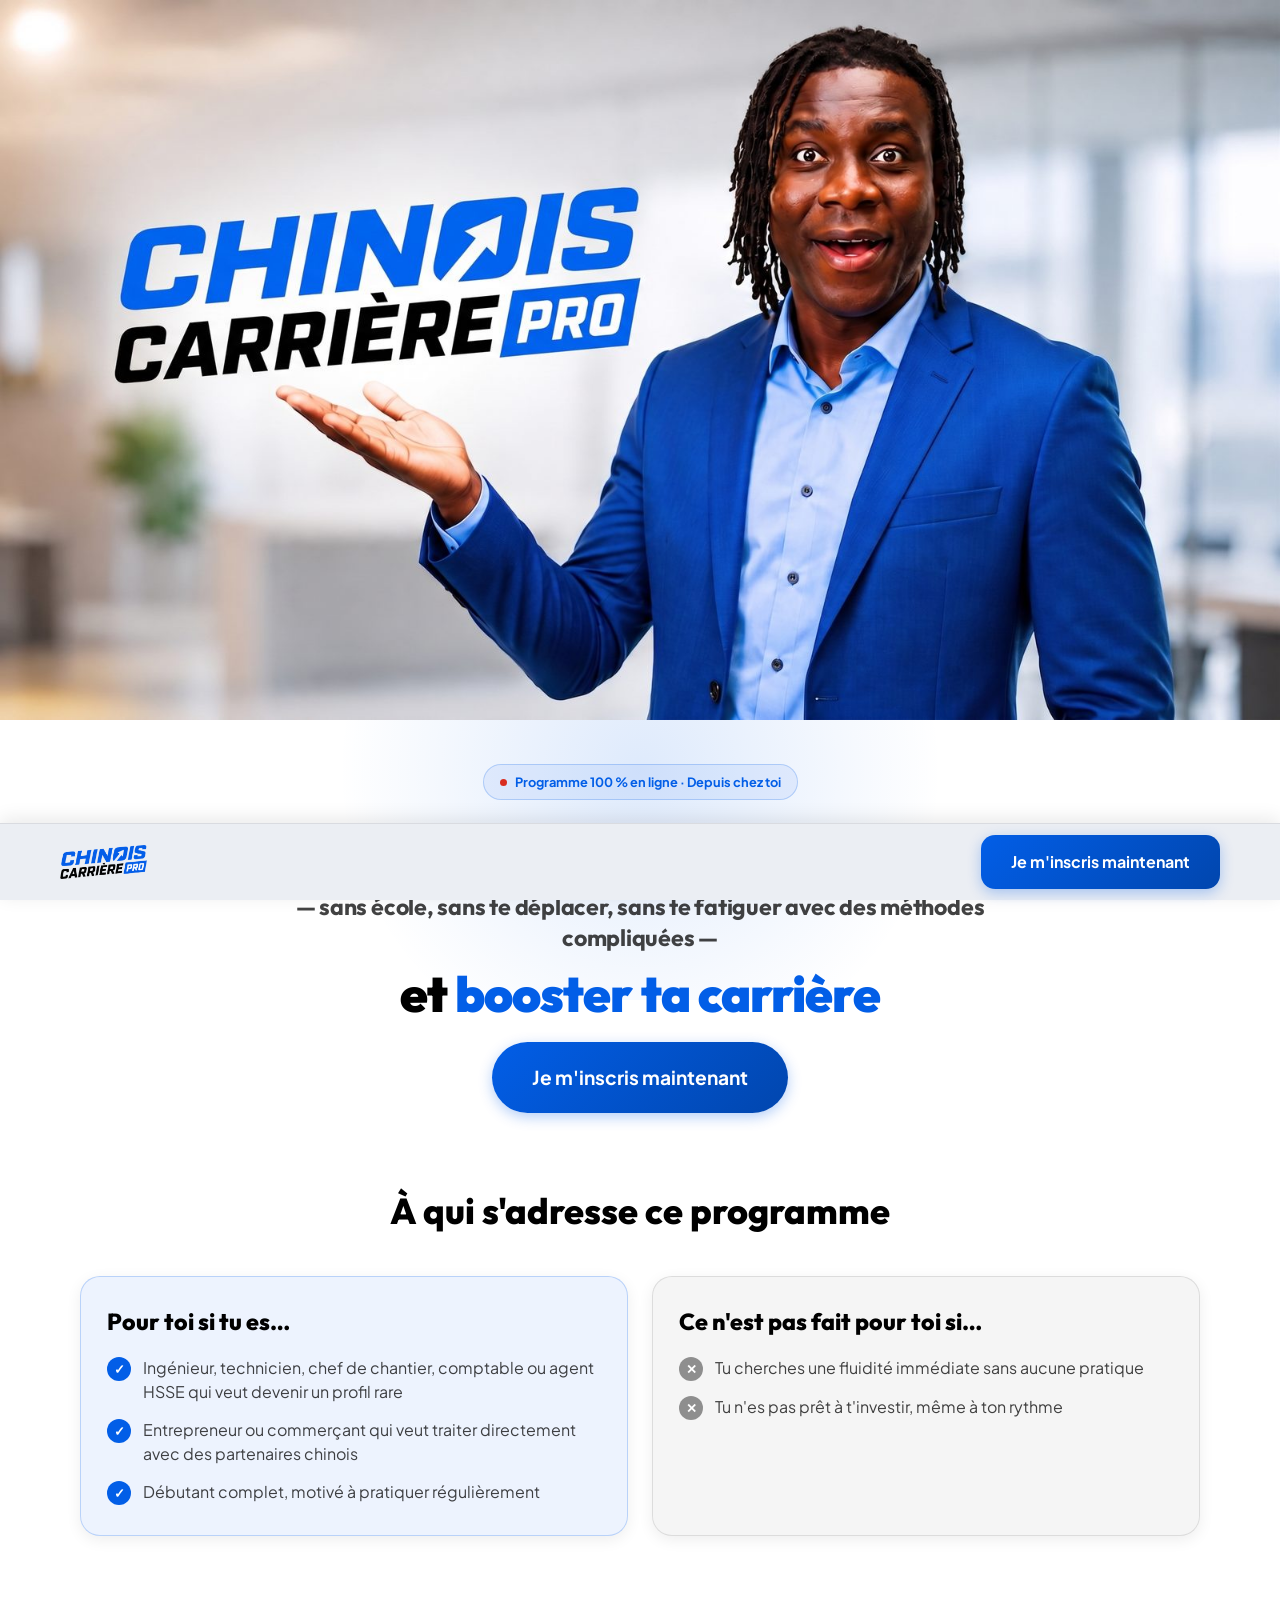
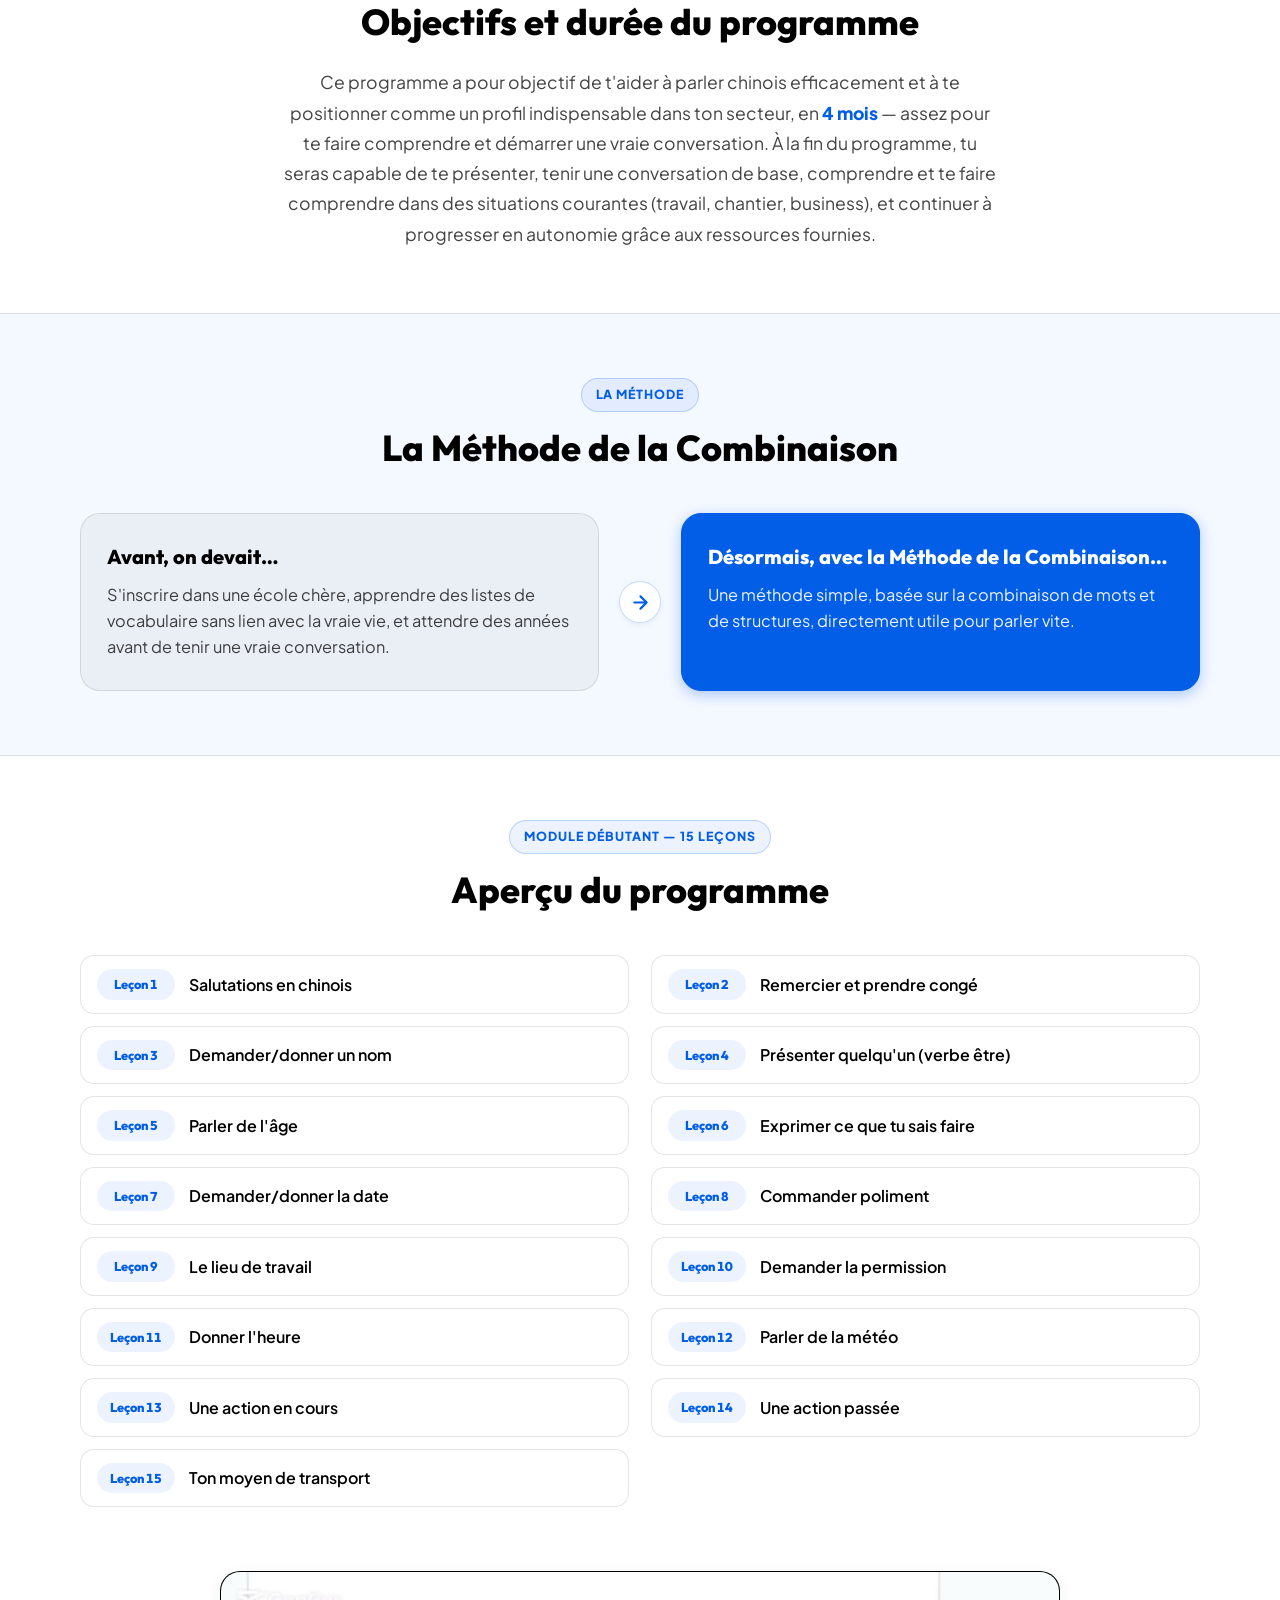
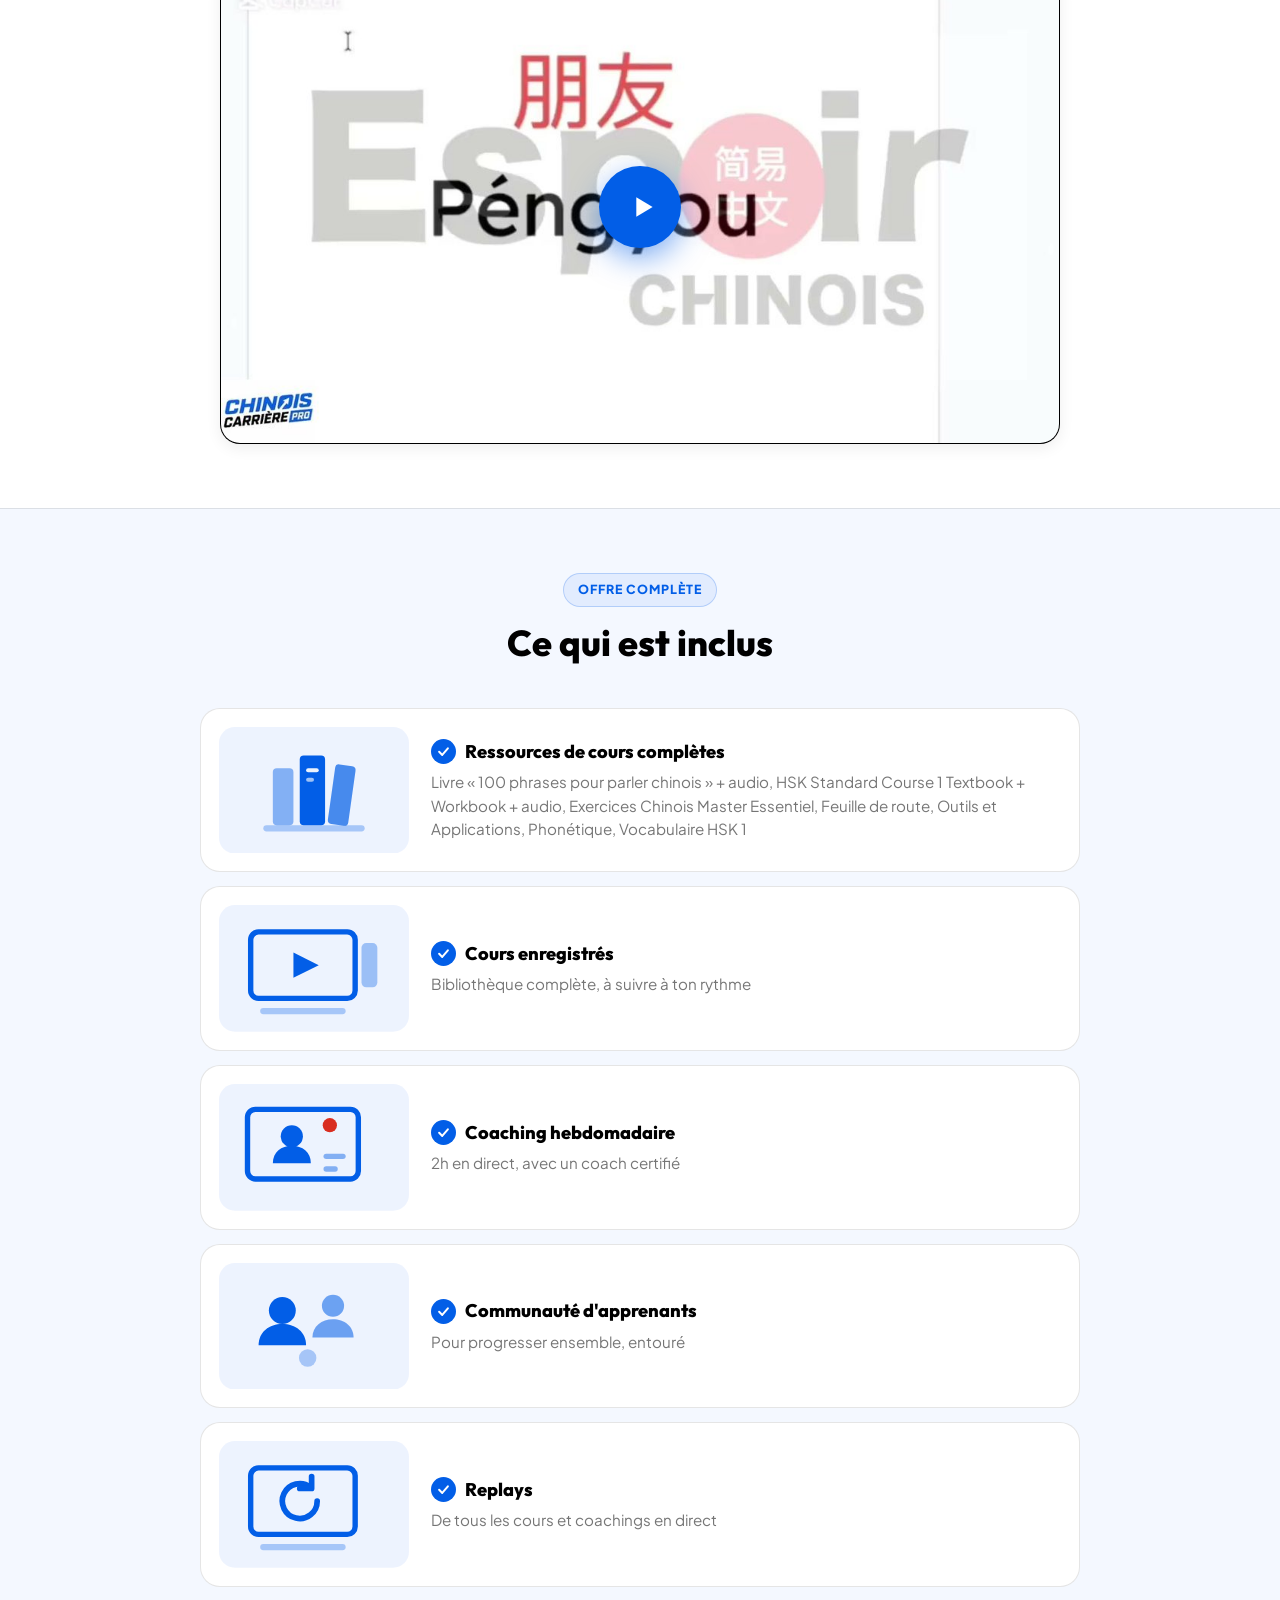
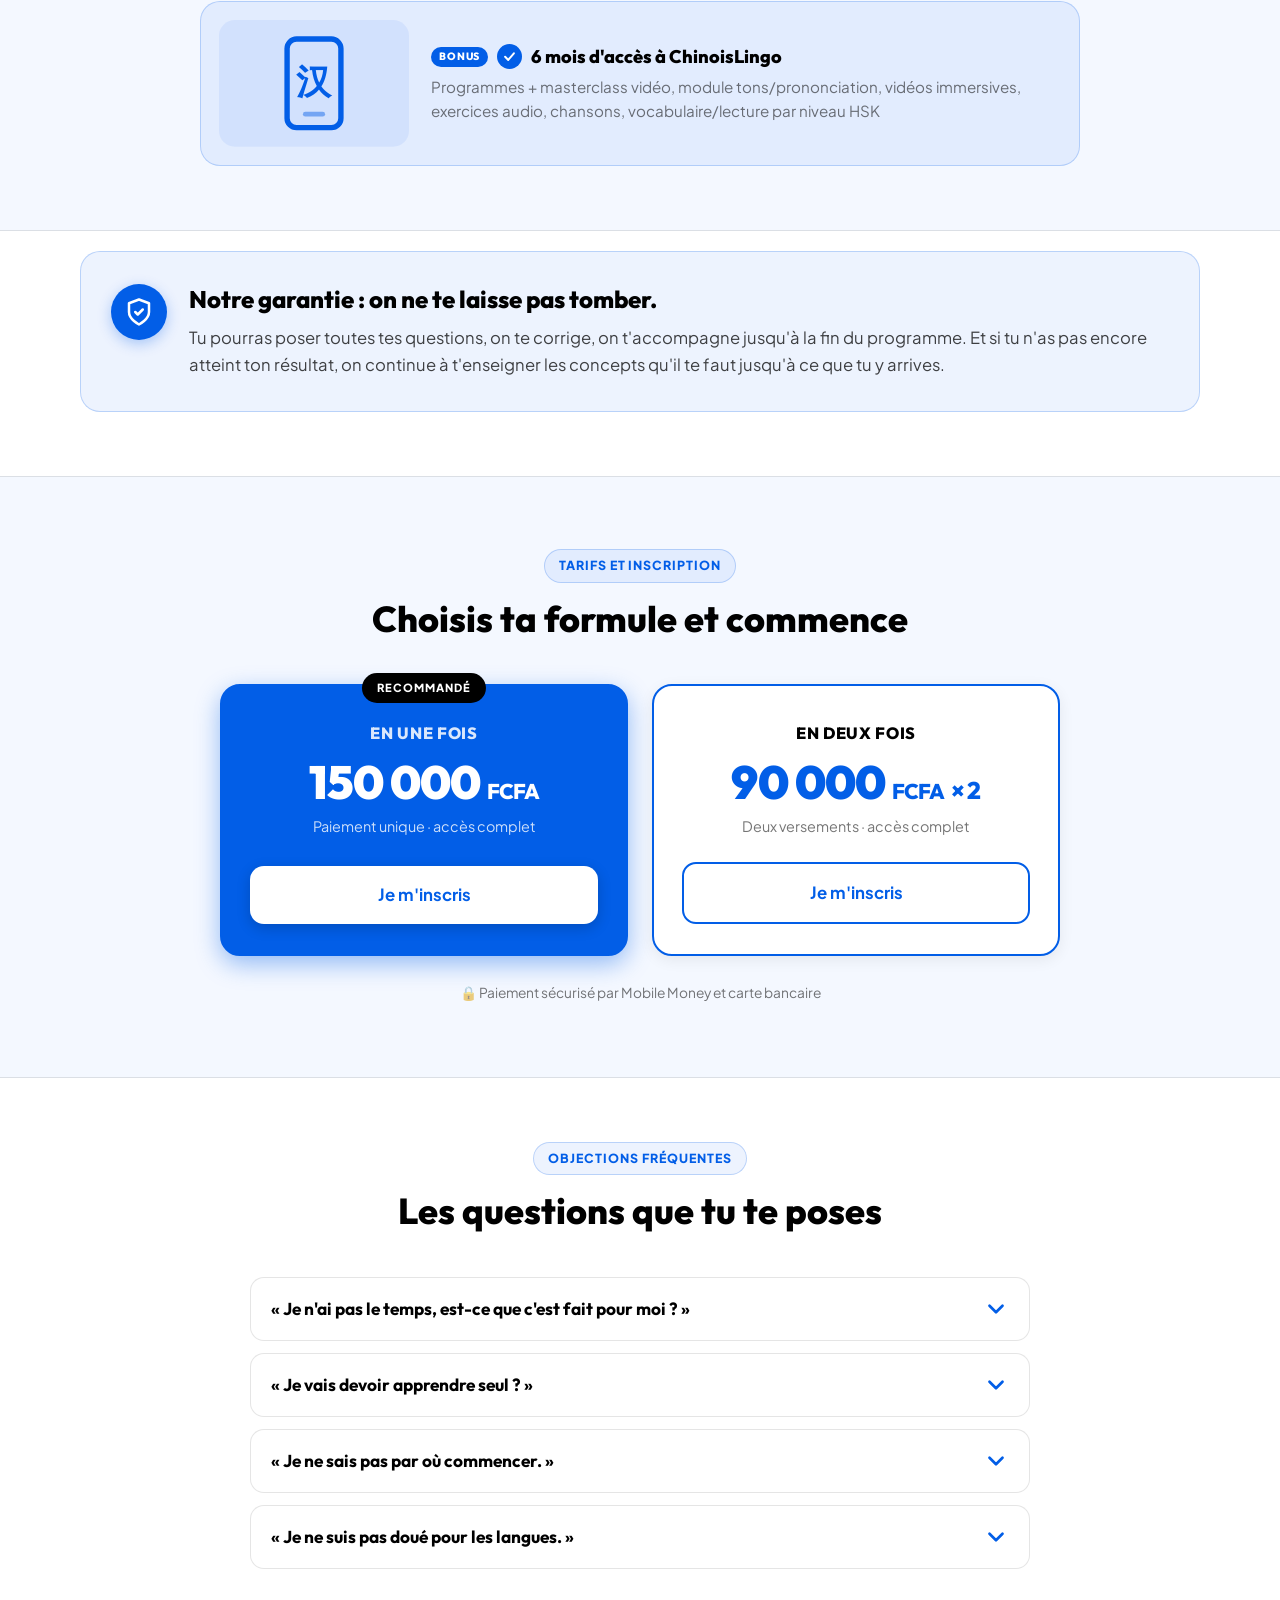
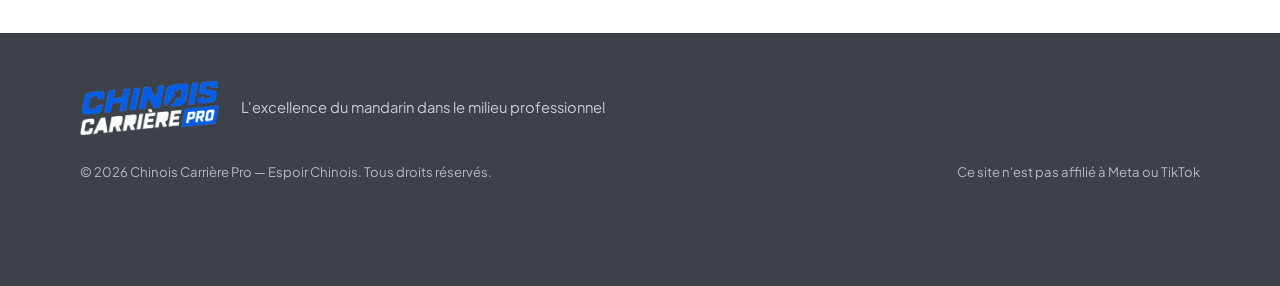
==== commit 8bc44d9b: "Sépare le copyright de la mention Meta en bas de page Le copyright passe devant, à gauche, et la men" ====
--- a/index.html
+++ b/index.html
@@ -463,7 +463,8 @@
       </div>
 
       <div class="footer-bottom">
-        <p>Ce site n'est pas affilié à Meta ou TikTok · &copy; <span id="current-year">2026</span> Chinois Carrière Pro — Espoir Chinois. Tous droits réservés.</p>
+        <p>&copy; <span id="current-year">2026</span> Chinois Carrière Pro — Espoir Chinois. Tous droits réservés.</p>
+        <p>Ce site n'est pas affilié à Meta ou TikTok</p>
       </div>
 
     </div>
--- a/vente.css
+++ b/vente.css
@@ -1116,8 +1116,15 @@
   color: rgba(255, 255, 255, 0.74);
 }
 
+/* Copyright à gauche, mention Meta rejetée à droite ; les deux passent l'un
+   sous l'autre quand la largeur ne suffit plus. */
 .footer-bottom {
   margin-top: 22px;
+  display: flex;
+  flex-wrap: wrap;
+  align-items: baseline;
+  justify-content: space-between;
+  gap: 6px 32px;
   font-size: 0.82rem;
   line-height: 1.6;
   color: rgba(255, 255, 255, 0.64);
@@ -1149,6 +1156,24 @@
   .sticky-cta { padding: 10px 14px calc(10px + env(safe-area-inset-bottom)); }
   .sticky-cta-logo { display: none; }
   .sticky-cta .btn { width: 100%; }
+
+  /* La barre reste escamotée à l'arrivée : le bouton bleu de l'accroche est
+     déjà à l'écran, l'afficher en même temps ferait doublon. Elle monte dès
+     que le visiteur a dépassé ce bouton. */
+  .sticky-cta {
+    transform: translateY(115%);
+    pointer-events: none;
+    transition: transform 0.35s cubic-bezier(0.16, 1, 0.3, 1);
+  }
+
+  .sticky-cta.is-visible {
+    transform: none;
+    pointer-events: auto;
+  }
+
+  @media (prefers-reduced-motion: reduce) {
+    .sticky-cta { transition: none; }
+  }
   .modal-card { padding: 28px 20px; }
   .method-section, .program-section, .faq-section { padding: 48px 0; }
   .includes-section { padding: 48px 0; }
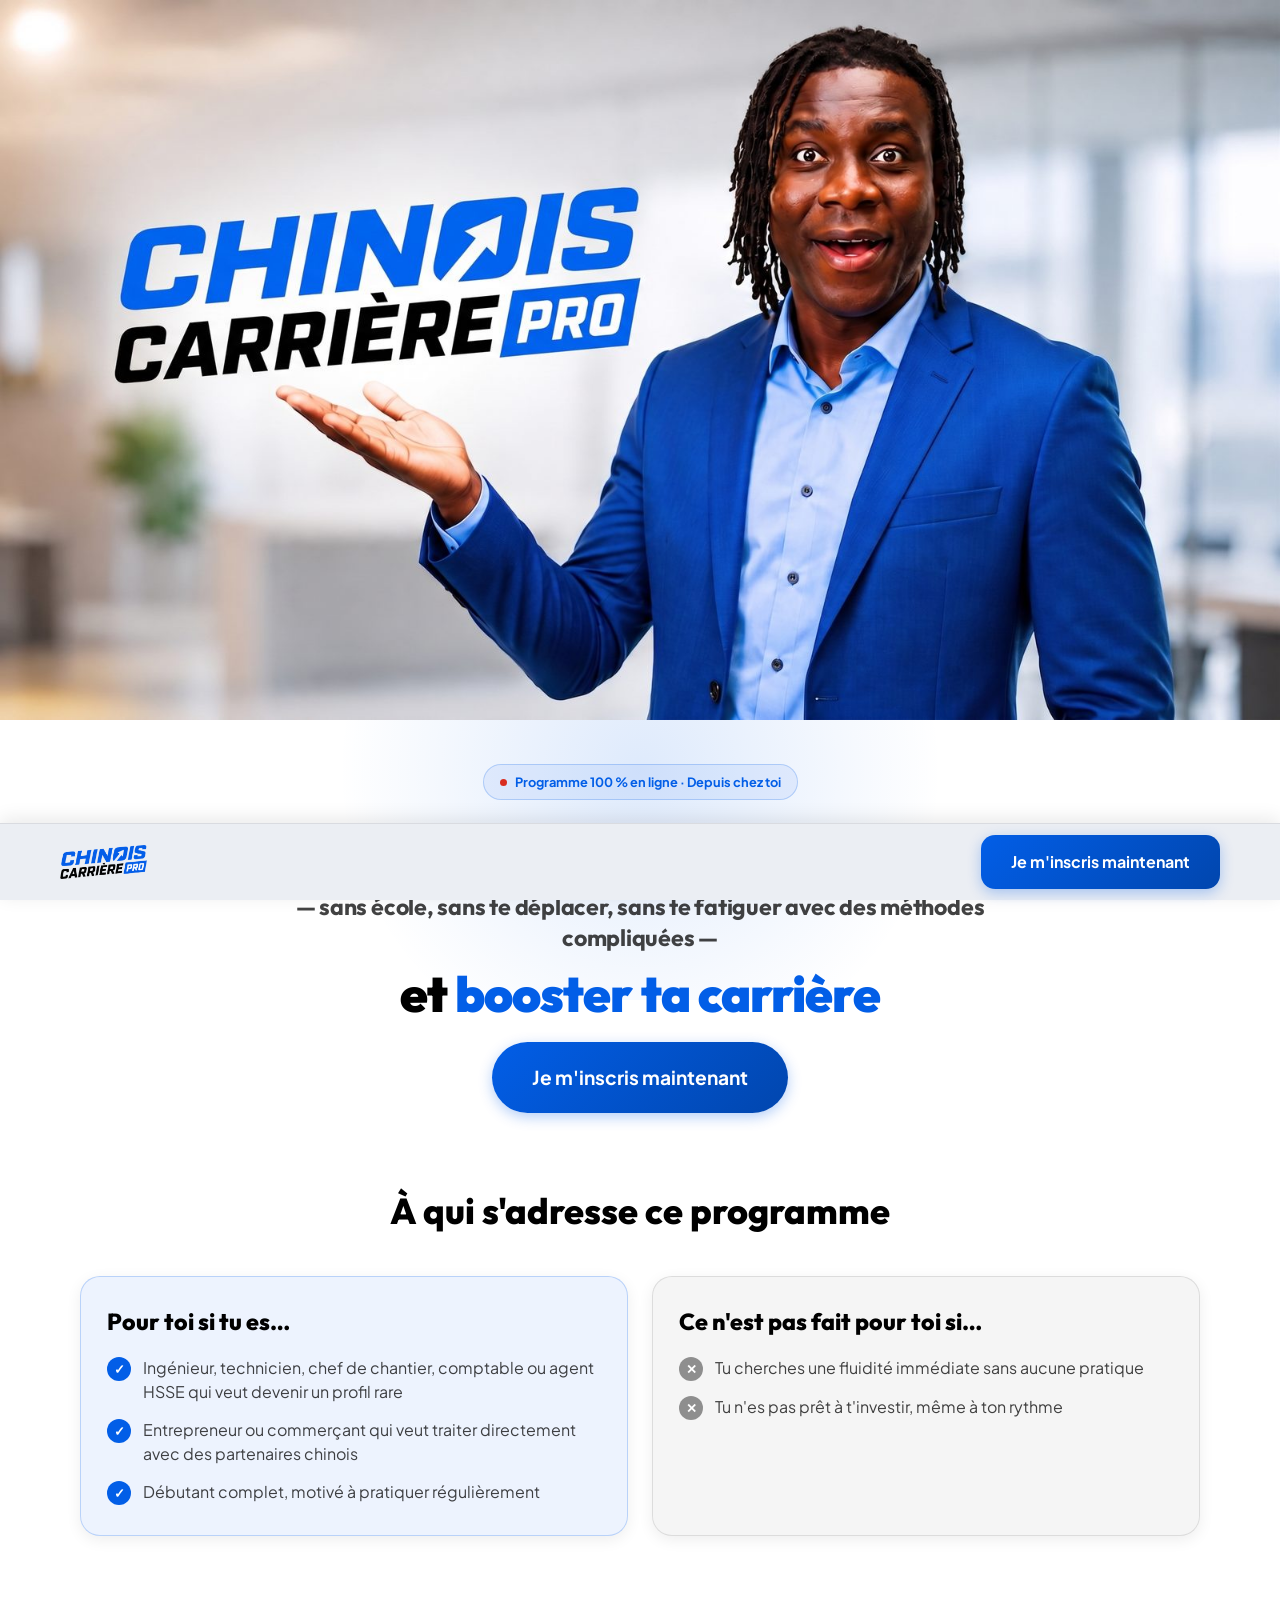
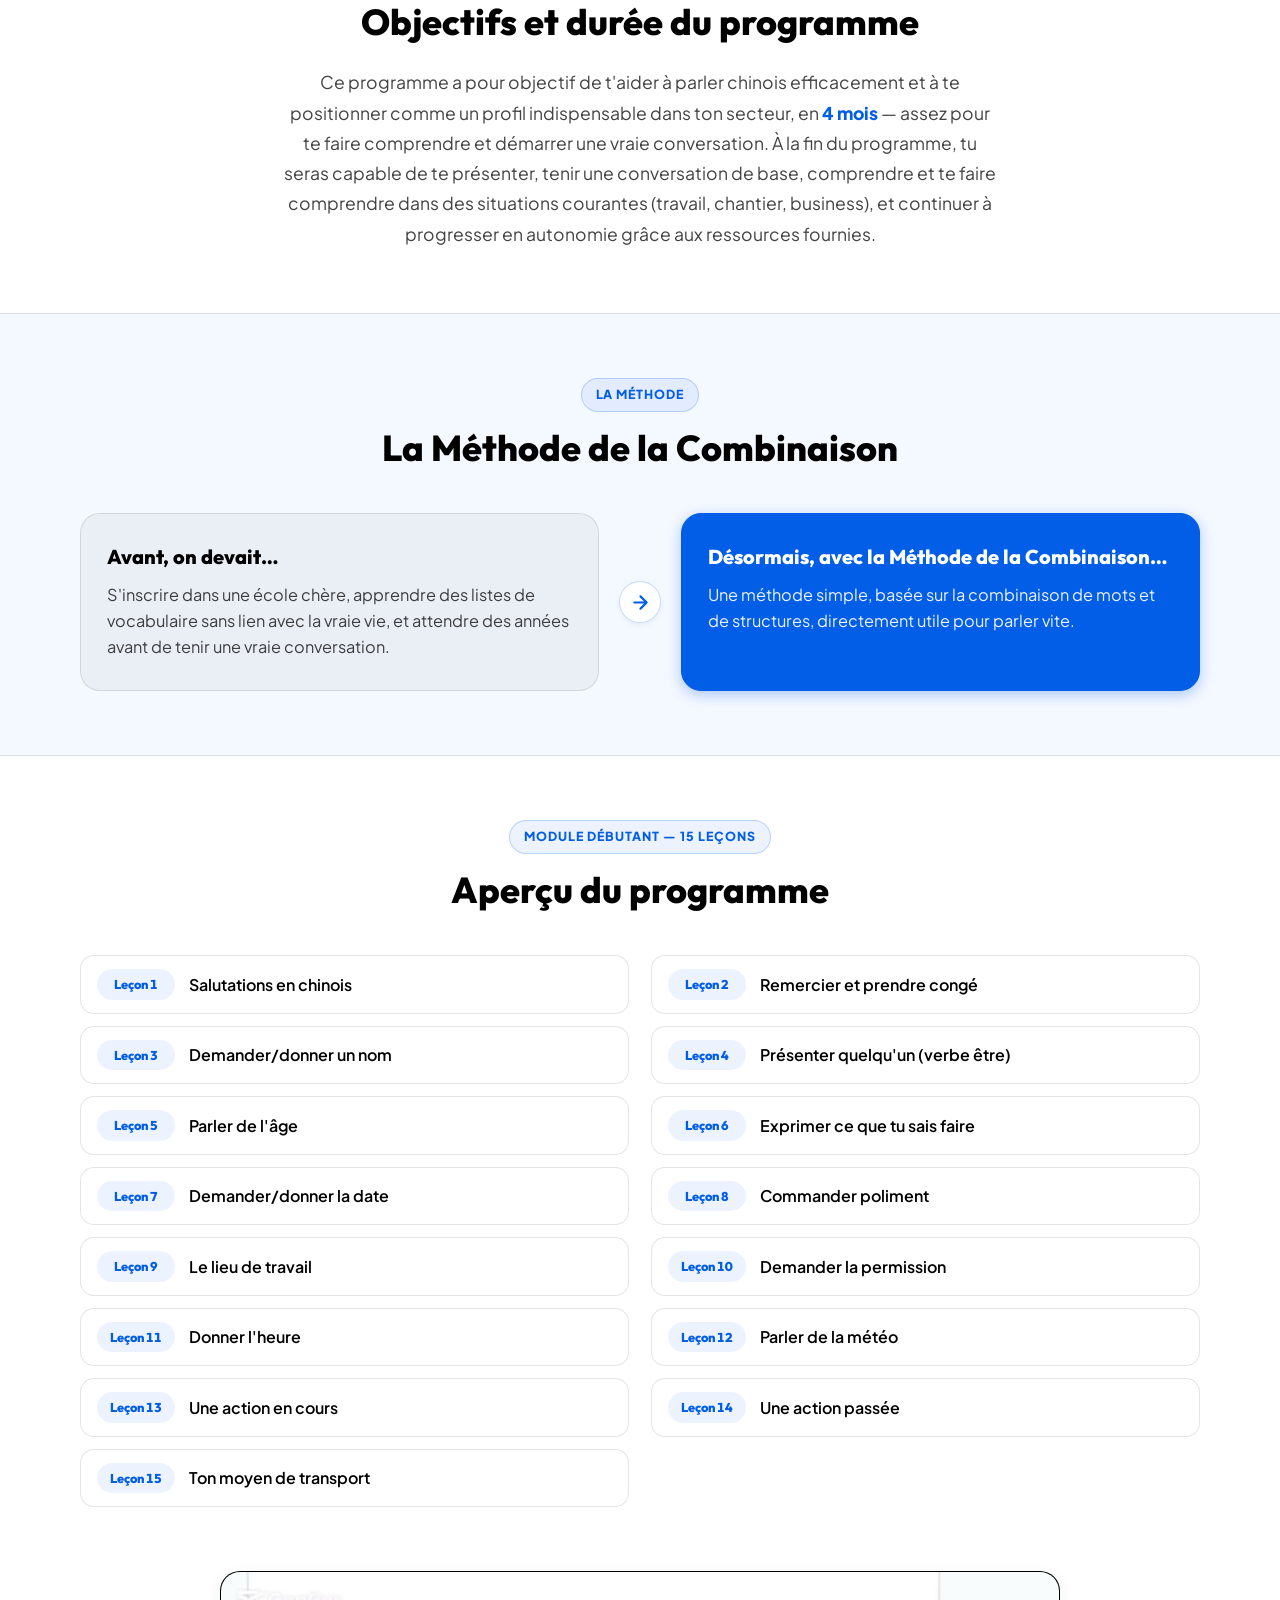
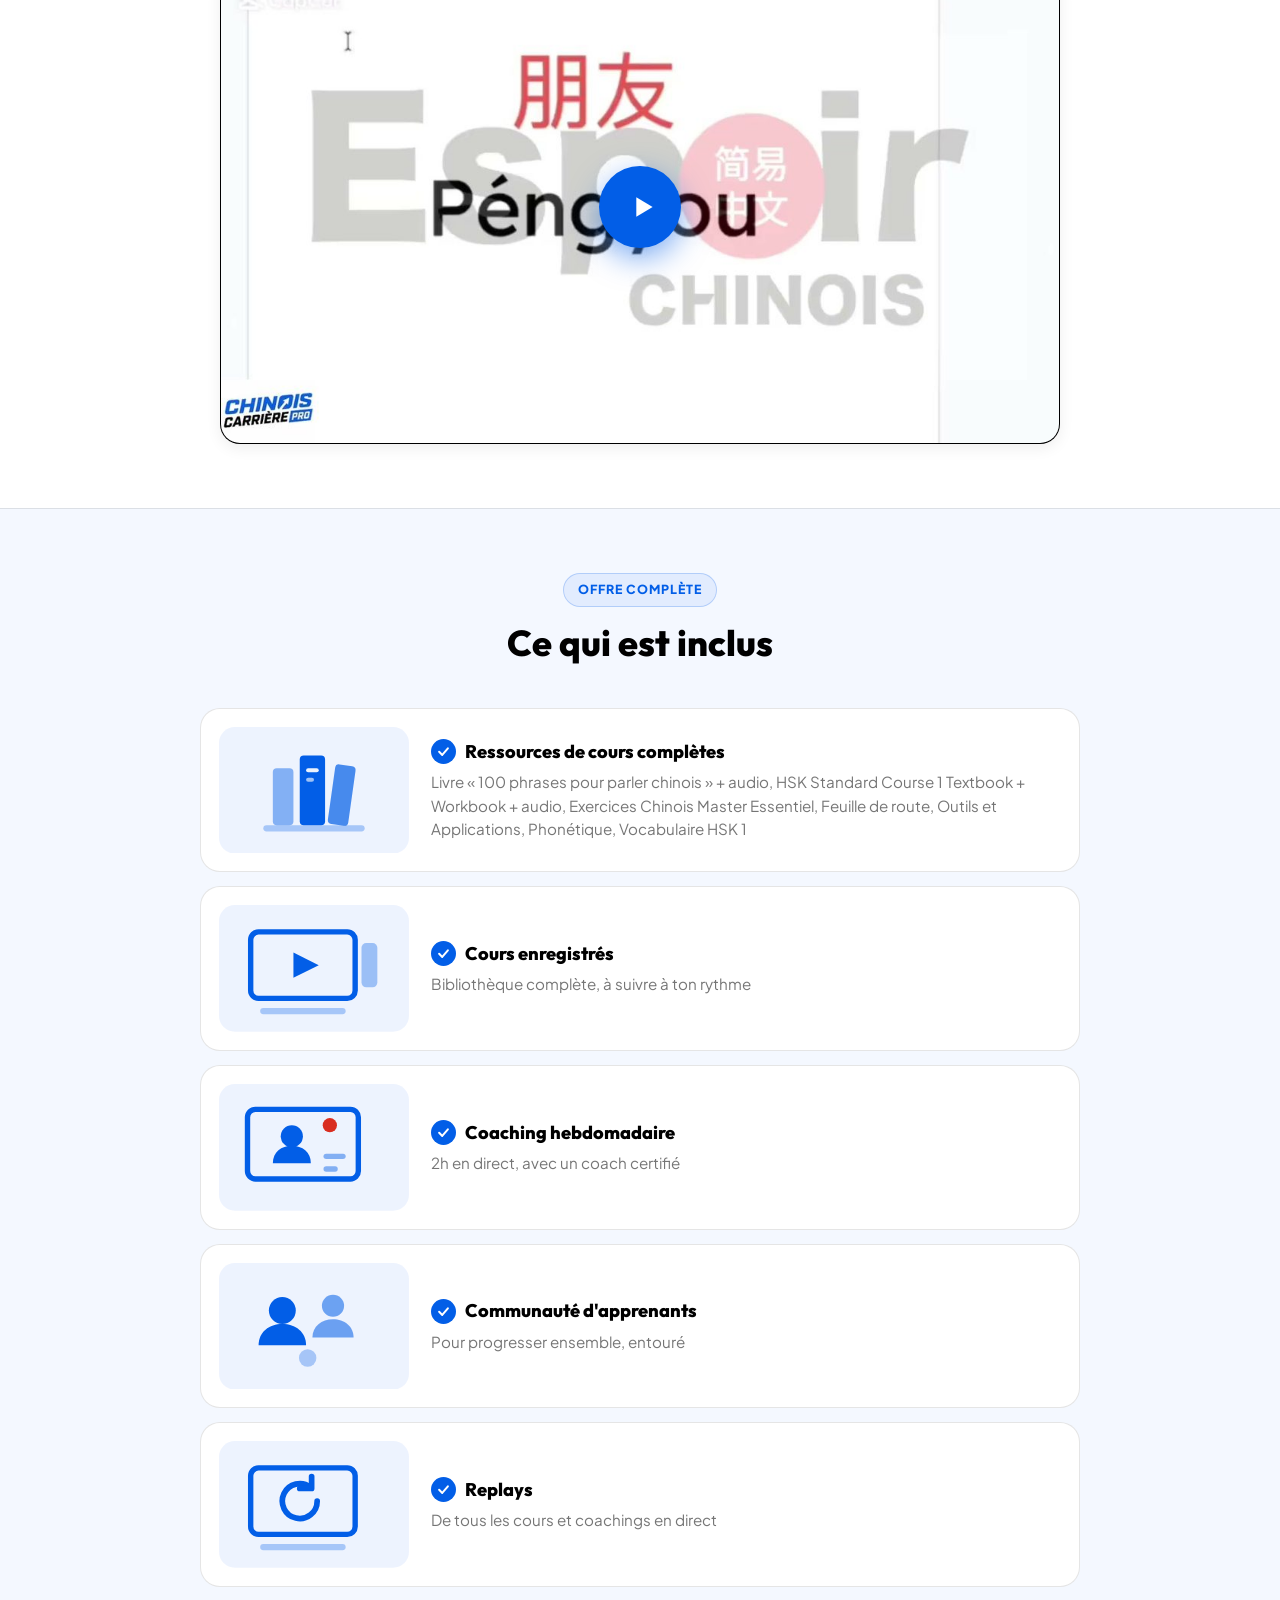
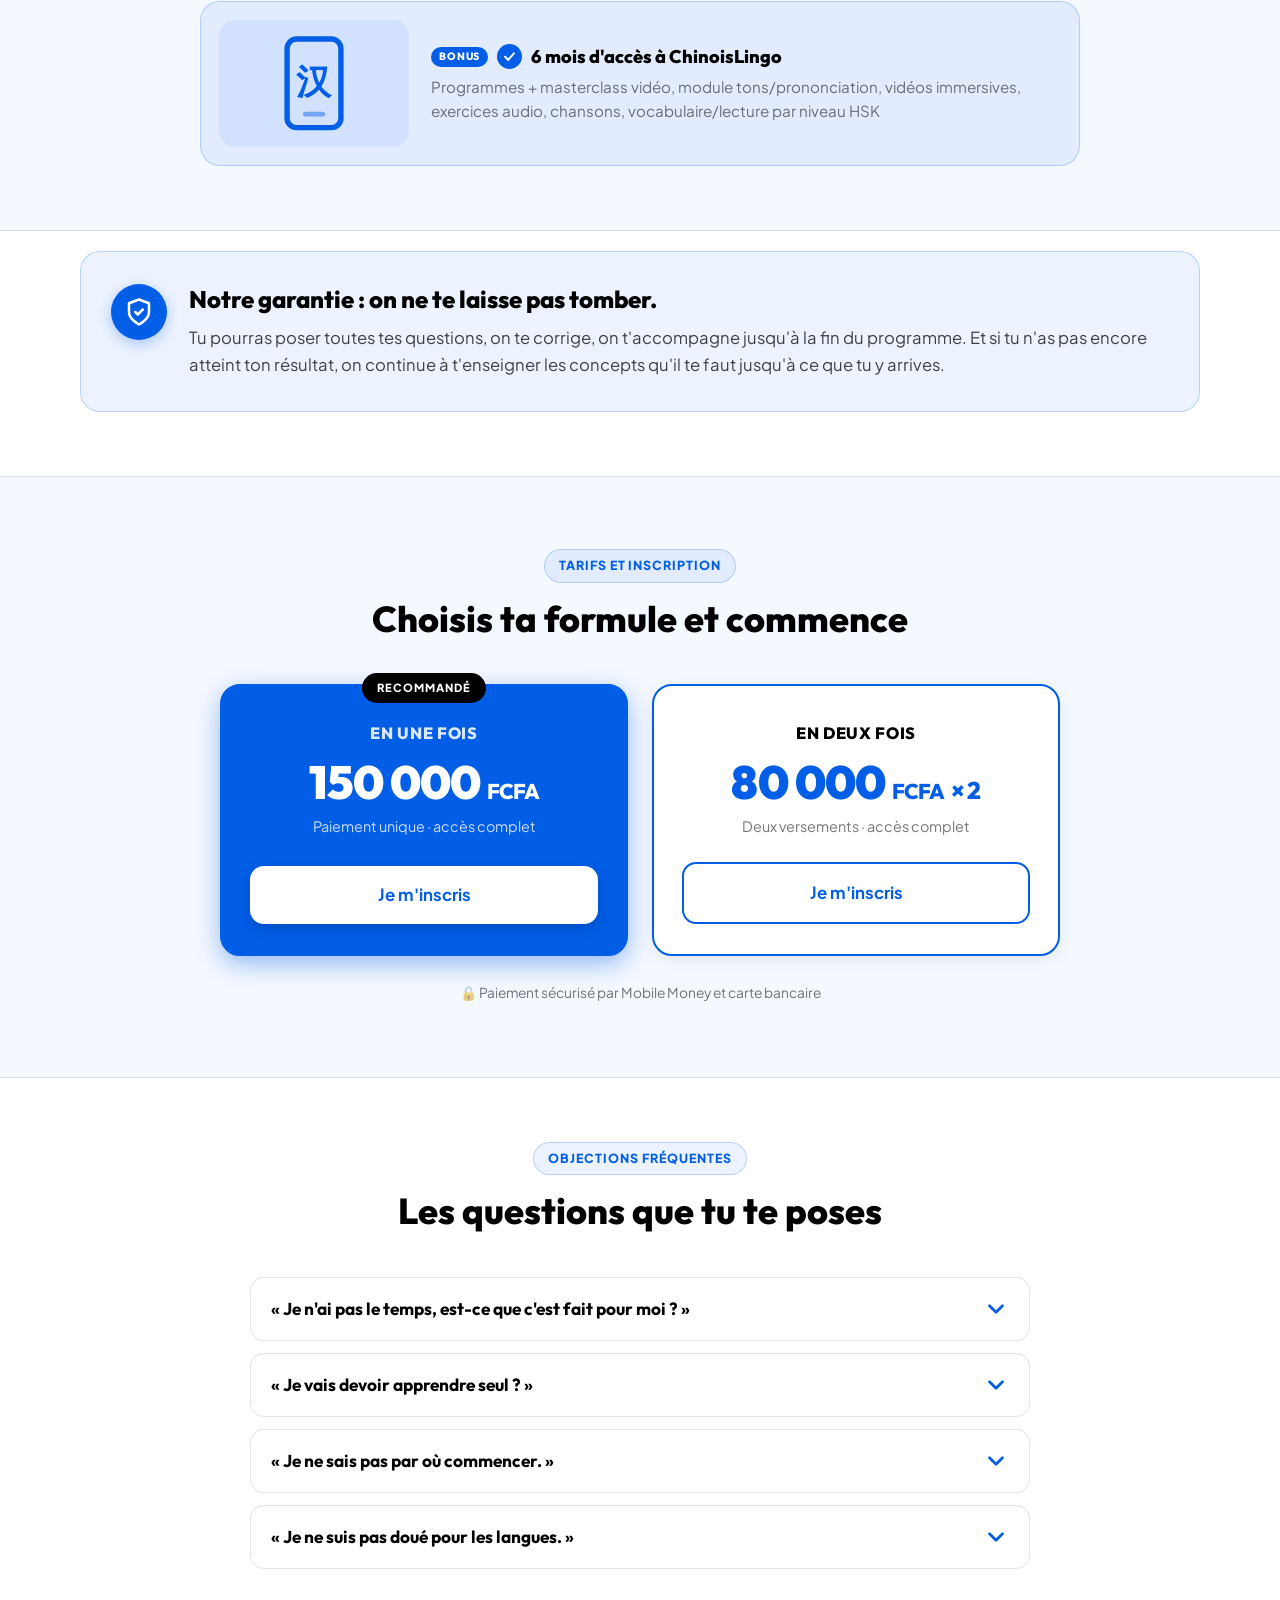
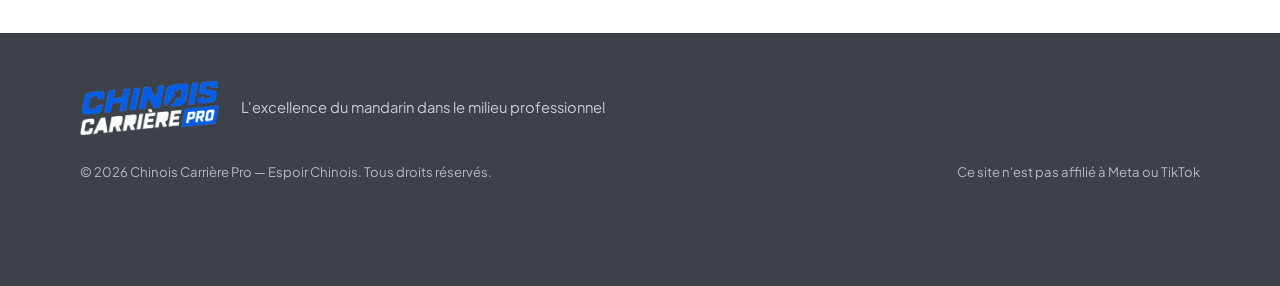
==== commit 3df150fb: "Mise à jour du tarif de paiement en 2 fois (80 000 FCFA)" ====
--- a/index.html
+++ b/index.html
@@ -6,6 +6,11 @@
   <title>Chinois Carrière Pro | Parle chinois en moins de 4 mois</title>
   <meta name="description" content="Apprends le chinois chez toi, sans école et sans te déplacer. La Méthode de la Combinaison : parle chinois en moins de 4 mois et booste ta carrière.">
   <meta name="theme-color" content="#025EE7">
+
+  <link rel="icon" href="favicon.ico" sizes="32x32">
+  <link rel="icon" type="image/png" sizes="32x32" href="assets/favicon-32.png">
+  <link rel="icon" type="image/png" sizes="192x192" href="assets/favicon-192.png">
+  <link rel="apple-touch-icon" href="assets/favicon-180.png">
 
   <link rel="preconnect" href="https://fonts.googleapis.com">
   <link rel="preconnect" href="https://fonts.gstatic.com" crossorigin>
@@ -311,7 +316,7 @@
 
           <div class="price-card is-outline">
             <div class="price-plan">En deux fois</div>
-            <div class="price-amount">90 000 <span class="price-currency">FCFA</span> <span class="price-times">× 2</span></div>
+            <div class="price-amount">80 000 <span class="price-currency">FCFA</span> <span class="price-times">× 2</span></div>
             <div class="price-note">Deux versements · accès complet</div>
             <a class="btn btn-outline btn-price"
                href="https://espoirchinois.mychariow.shop/chinoiscarriere1/checkout">
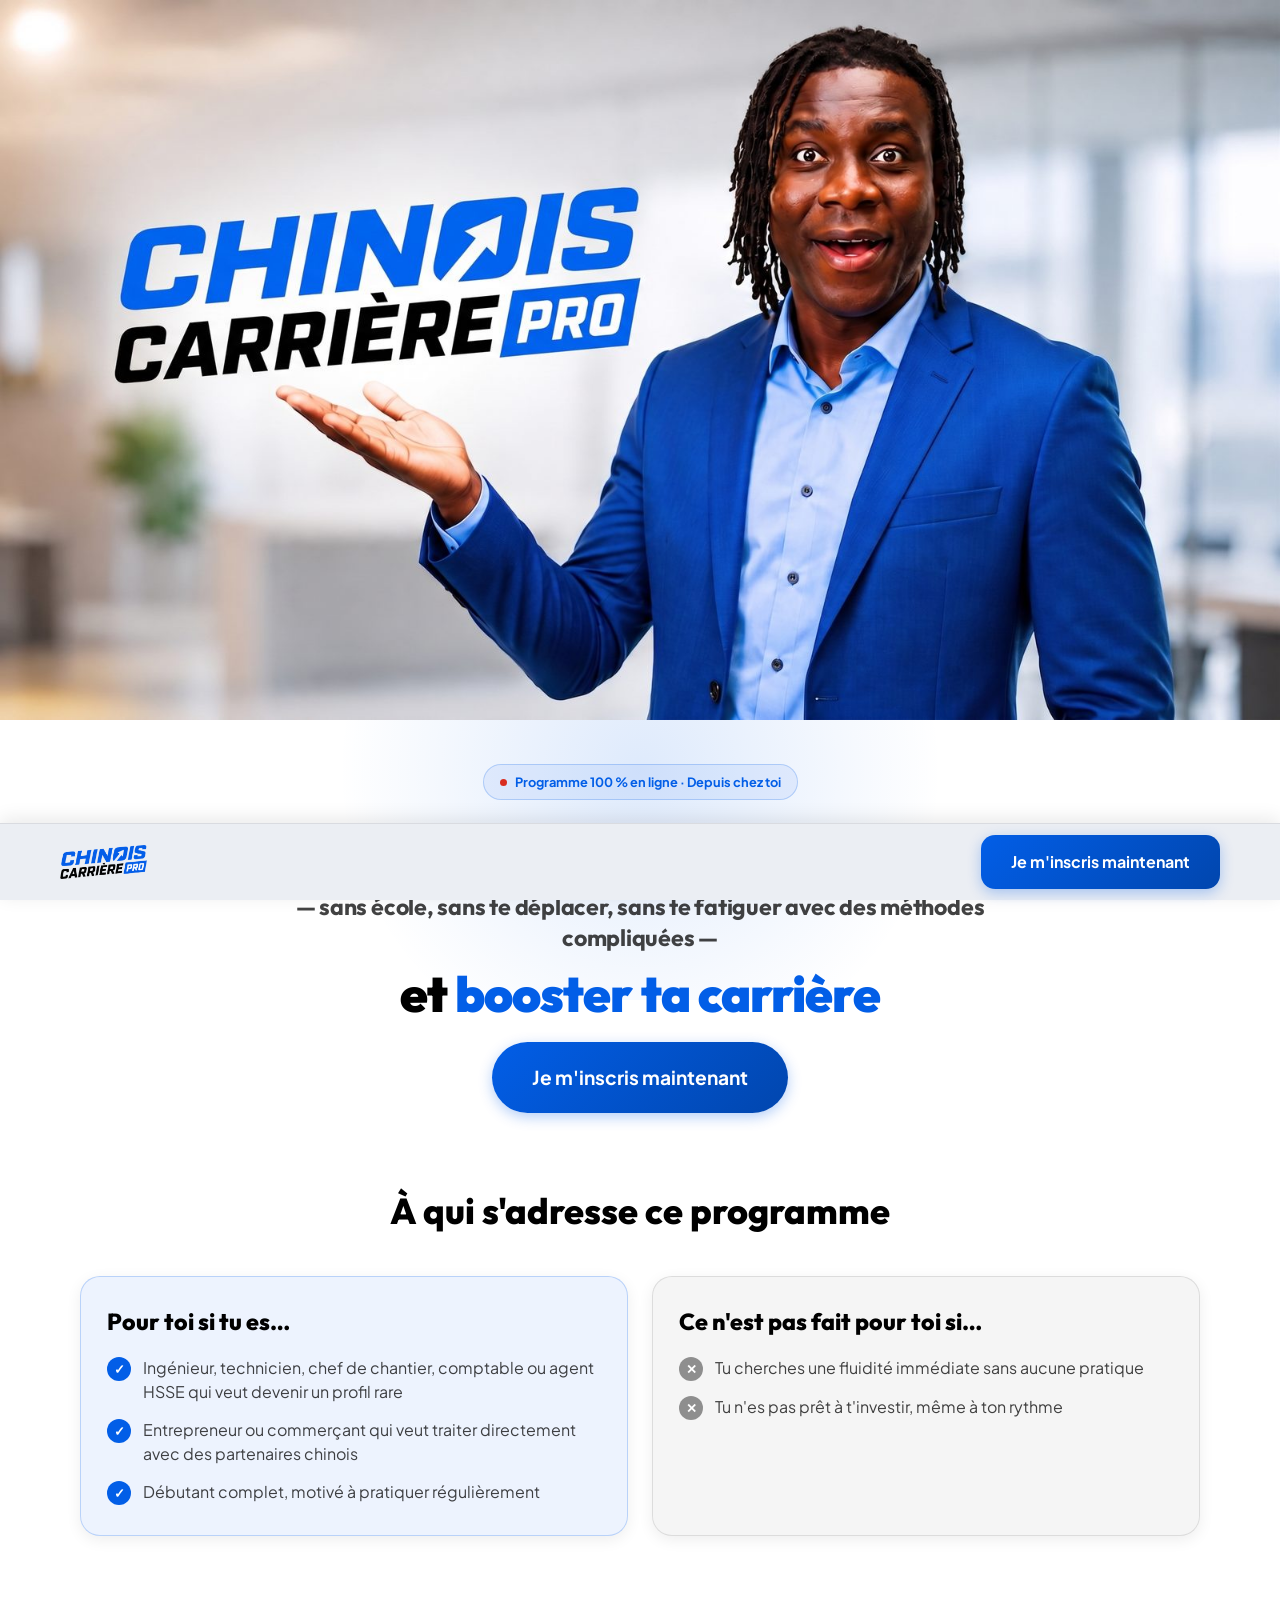
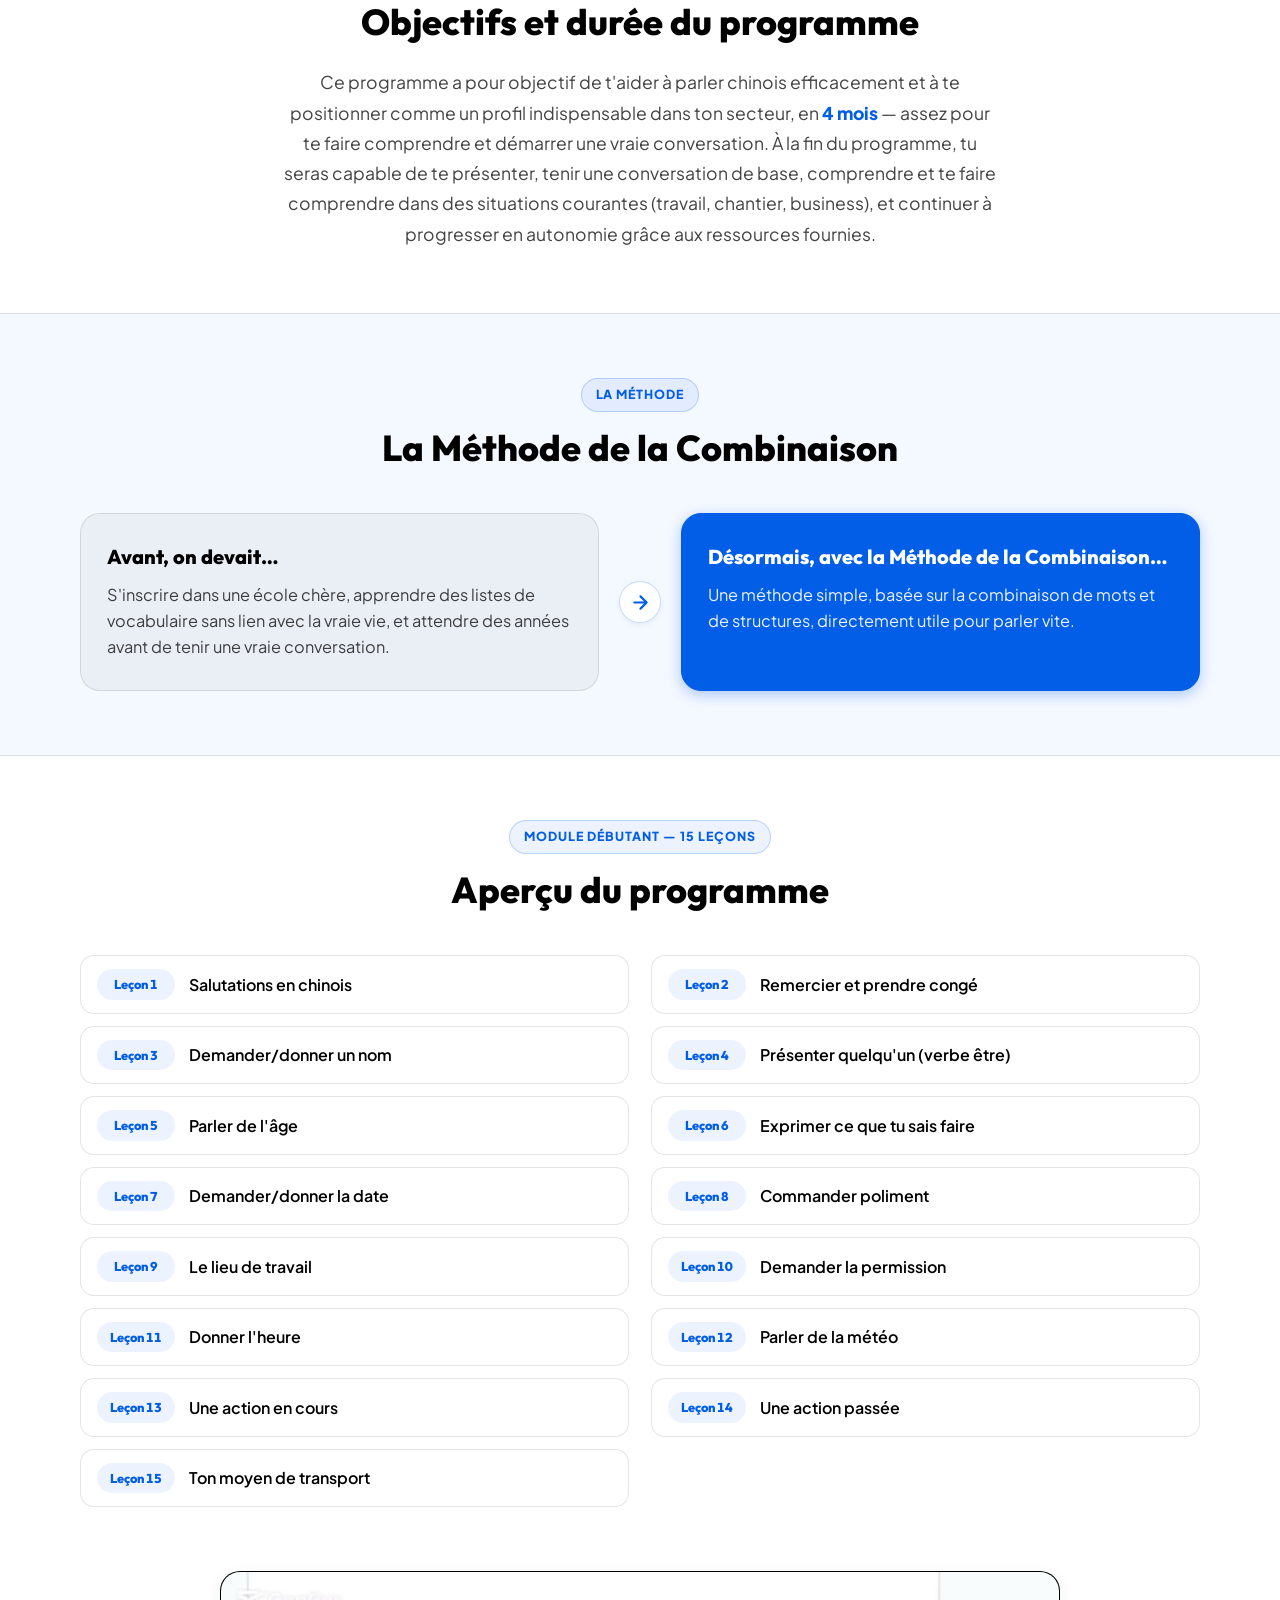
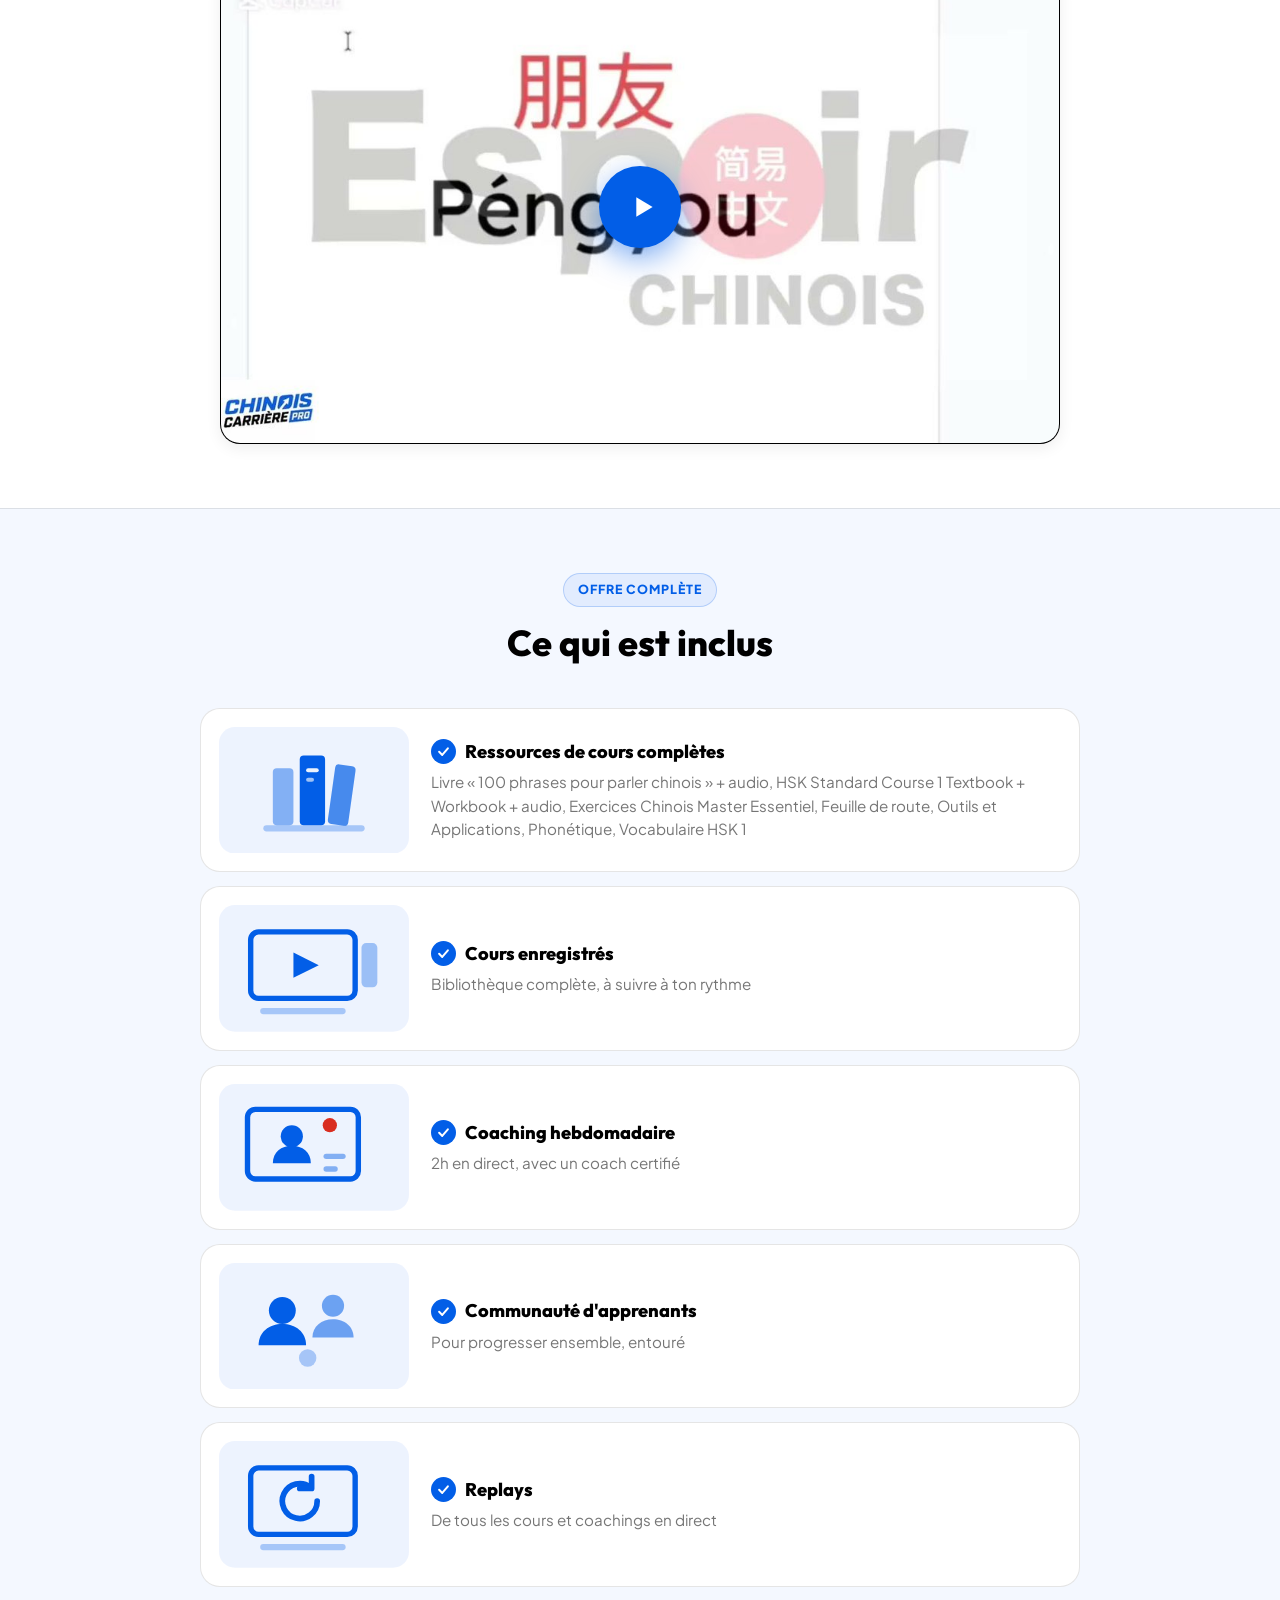
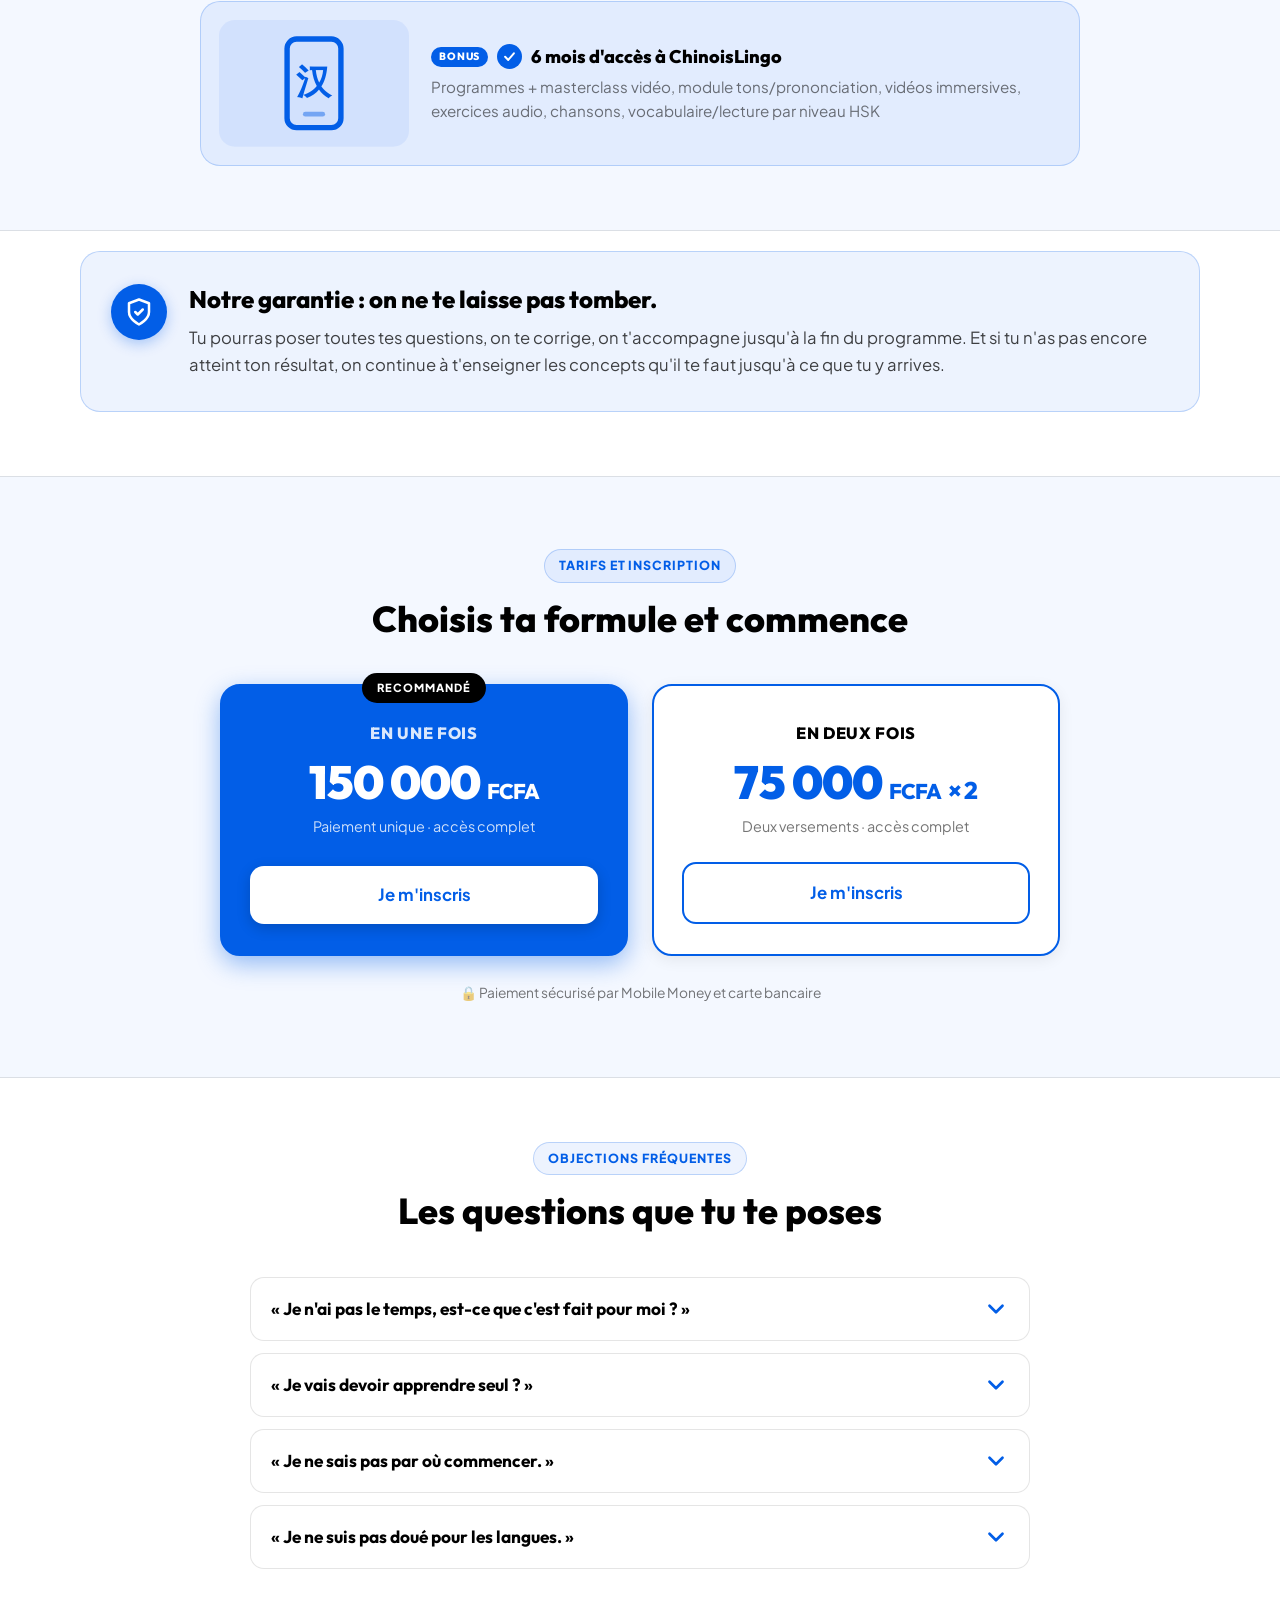
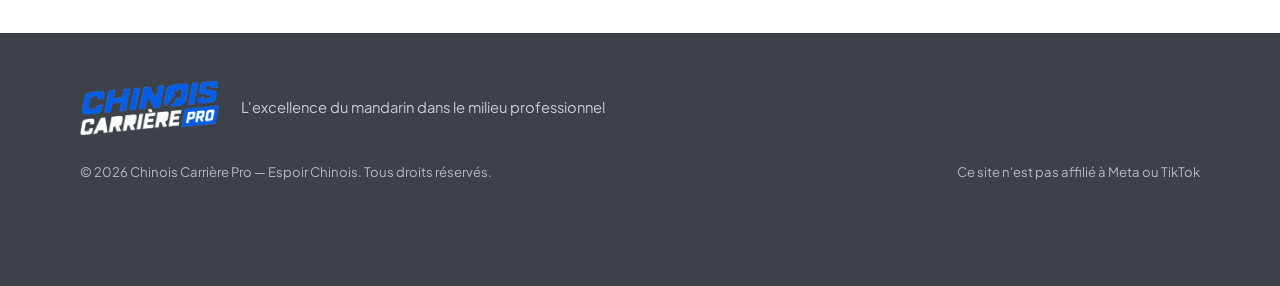
==== commit 5c7882f6: "Mise à jour du tarif en 2 fois à 75 000 FCFA" ====
--- a/index.html
+++ b/index.html
@@ -316,7 +316,7 @@
 
           <div class="price-card is-outline">
             <div class="price-plan">En deux fois</div>
-            <div class="price-amount">80 000 <span class="price-currency">FCFA</span> <span class="price-times">× 2</span></div>
+            <div class="price-amount">75 000 <span class="price-currency">FCFA</span> <span class="price-times">× 2</span></div>
             <div class="price-note">Deux versements · accès complet</div>
             <a class="btn btn-outline btn-price"
                href="https://espoirchinois.mychariow.shop/chinoiscarriere1/checkout">
